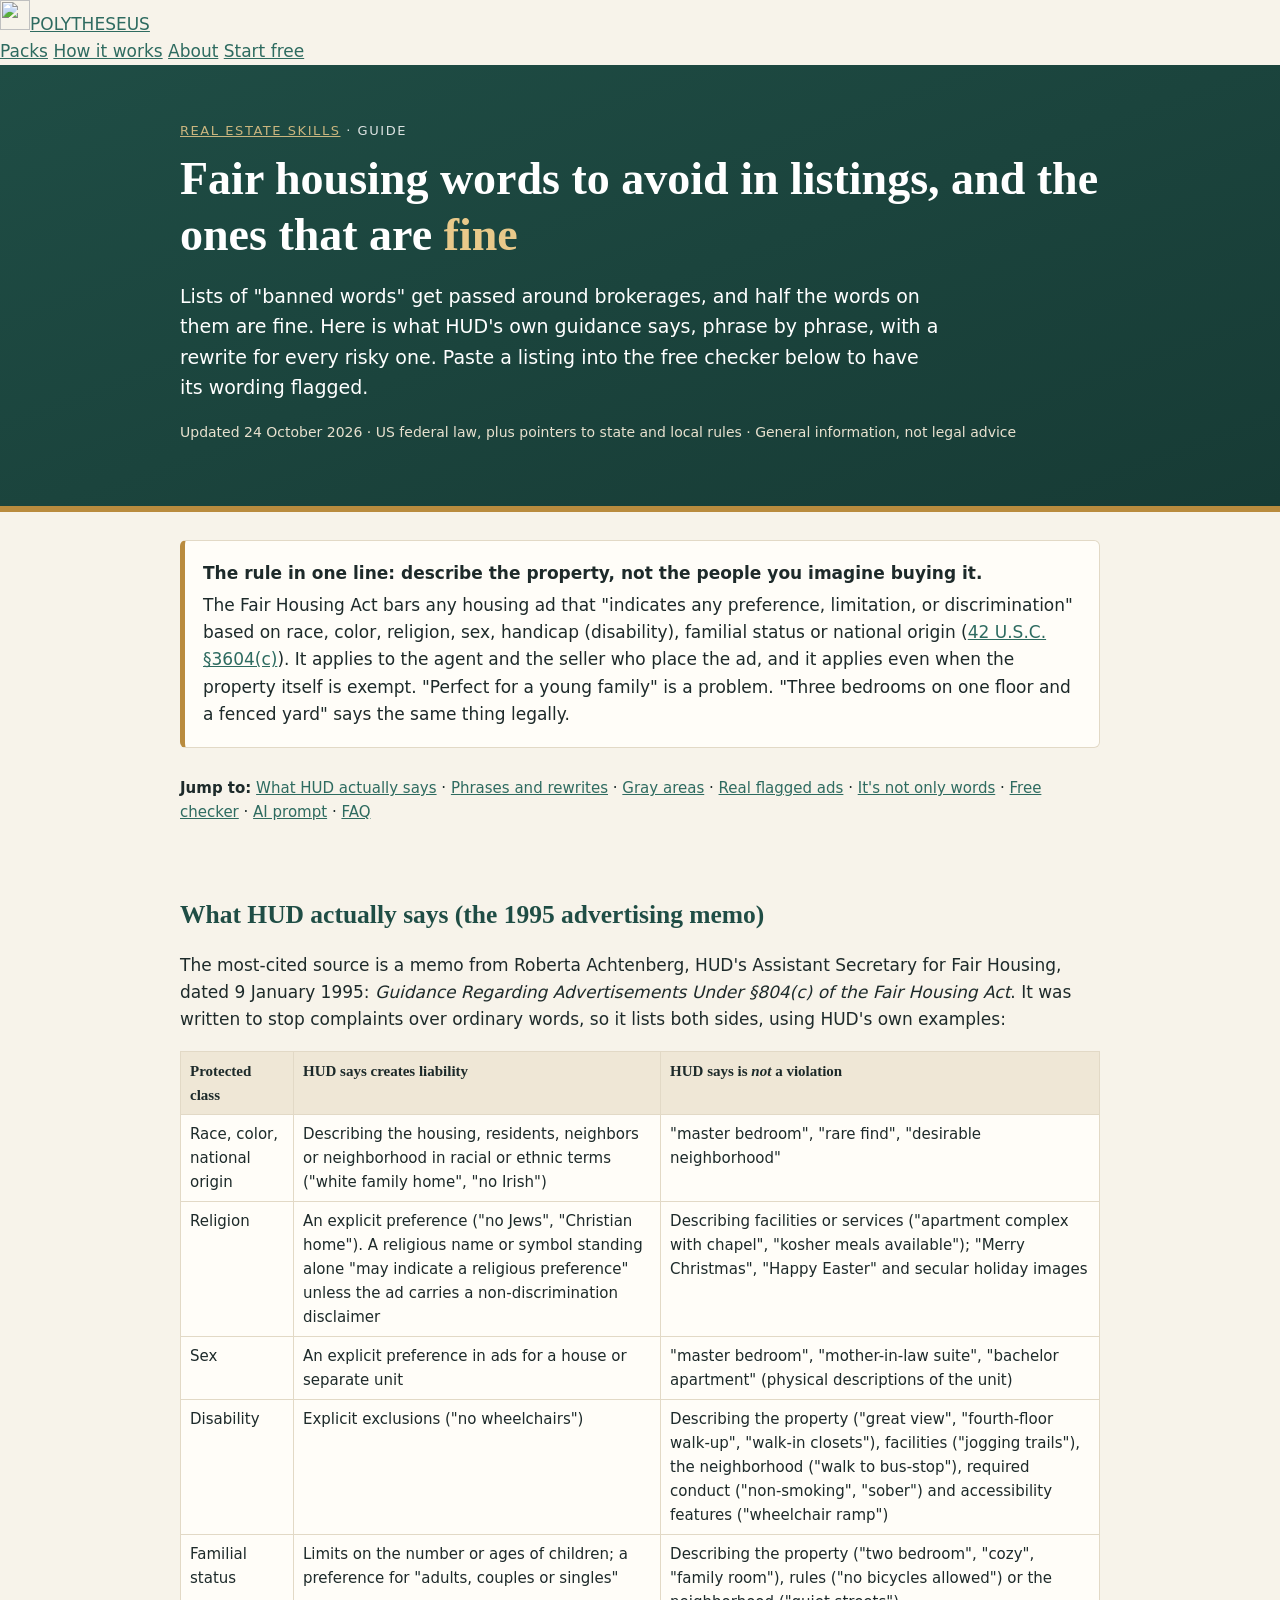
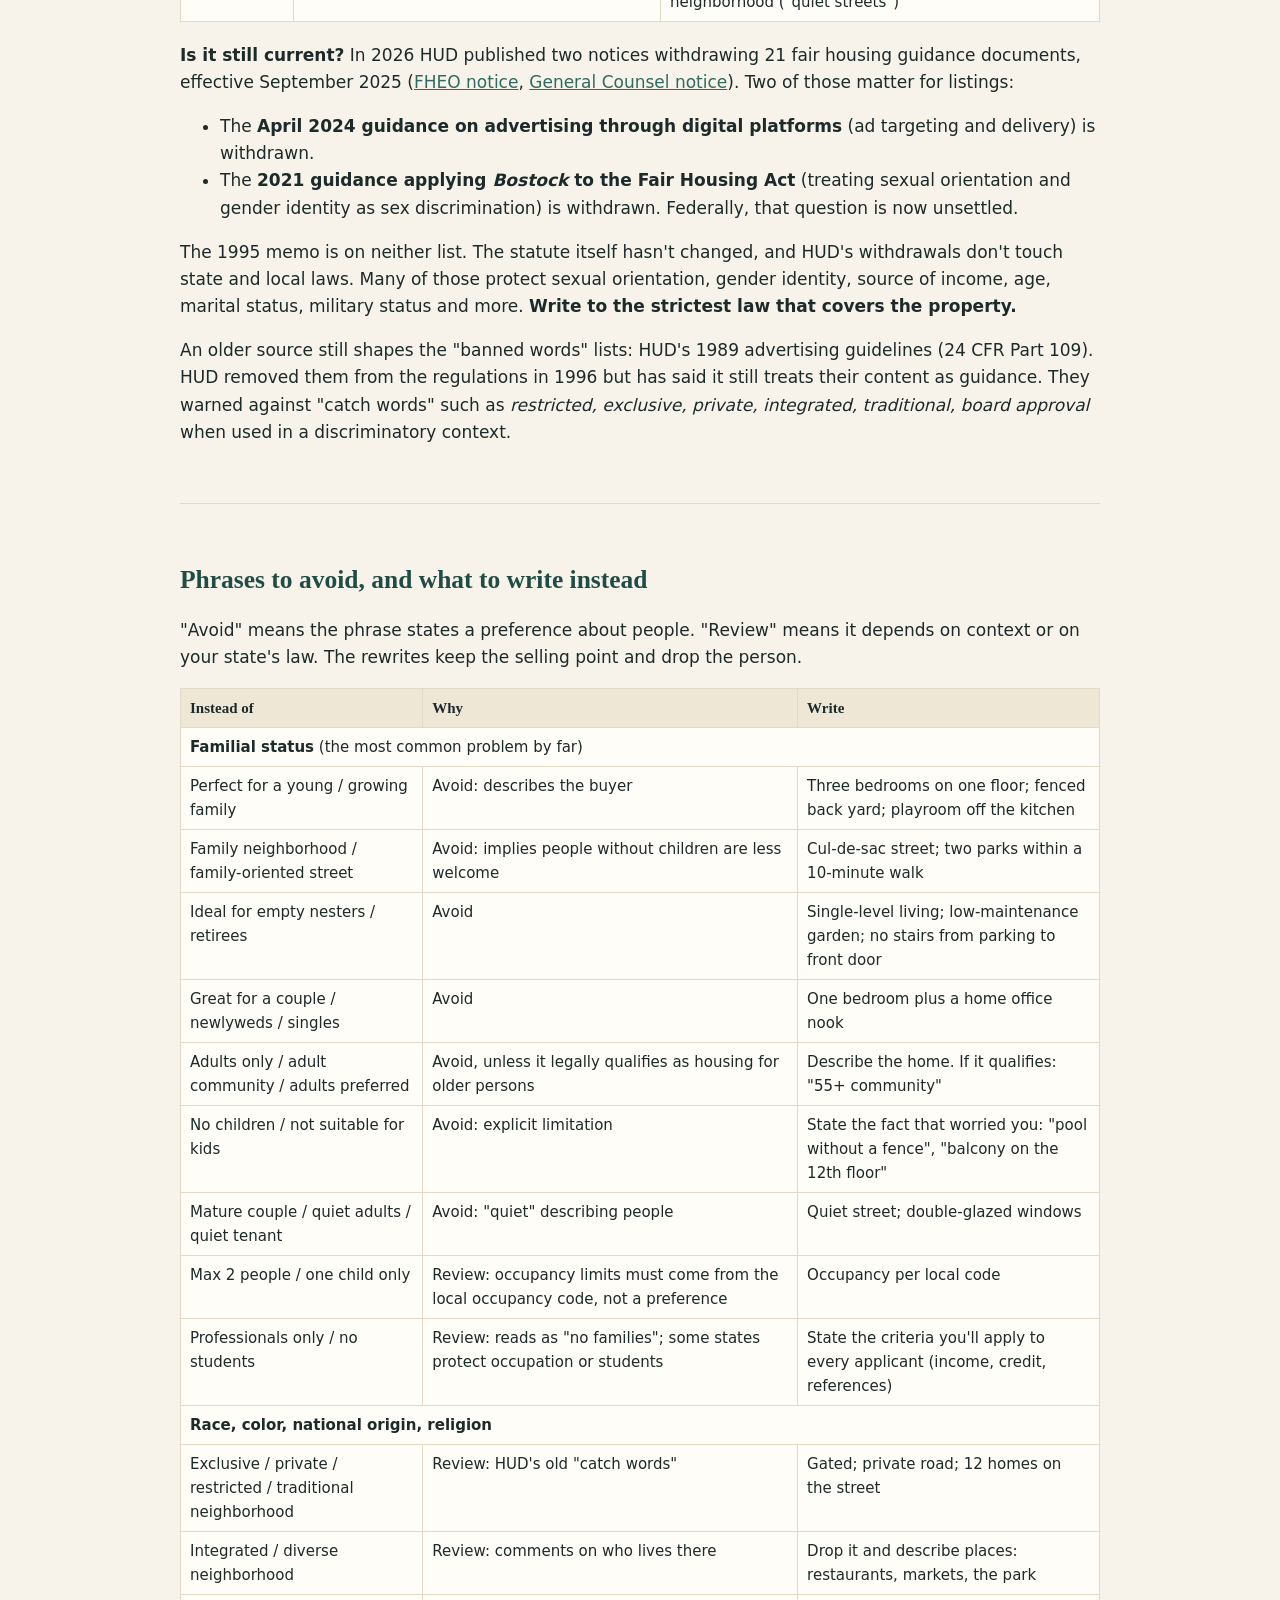
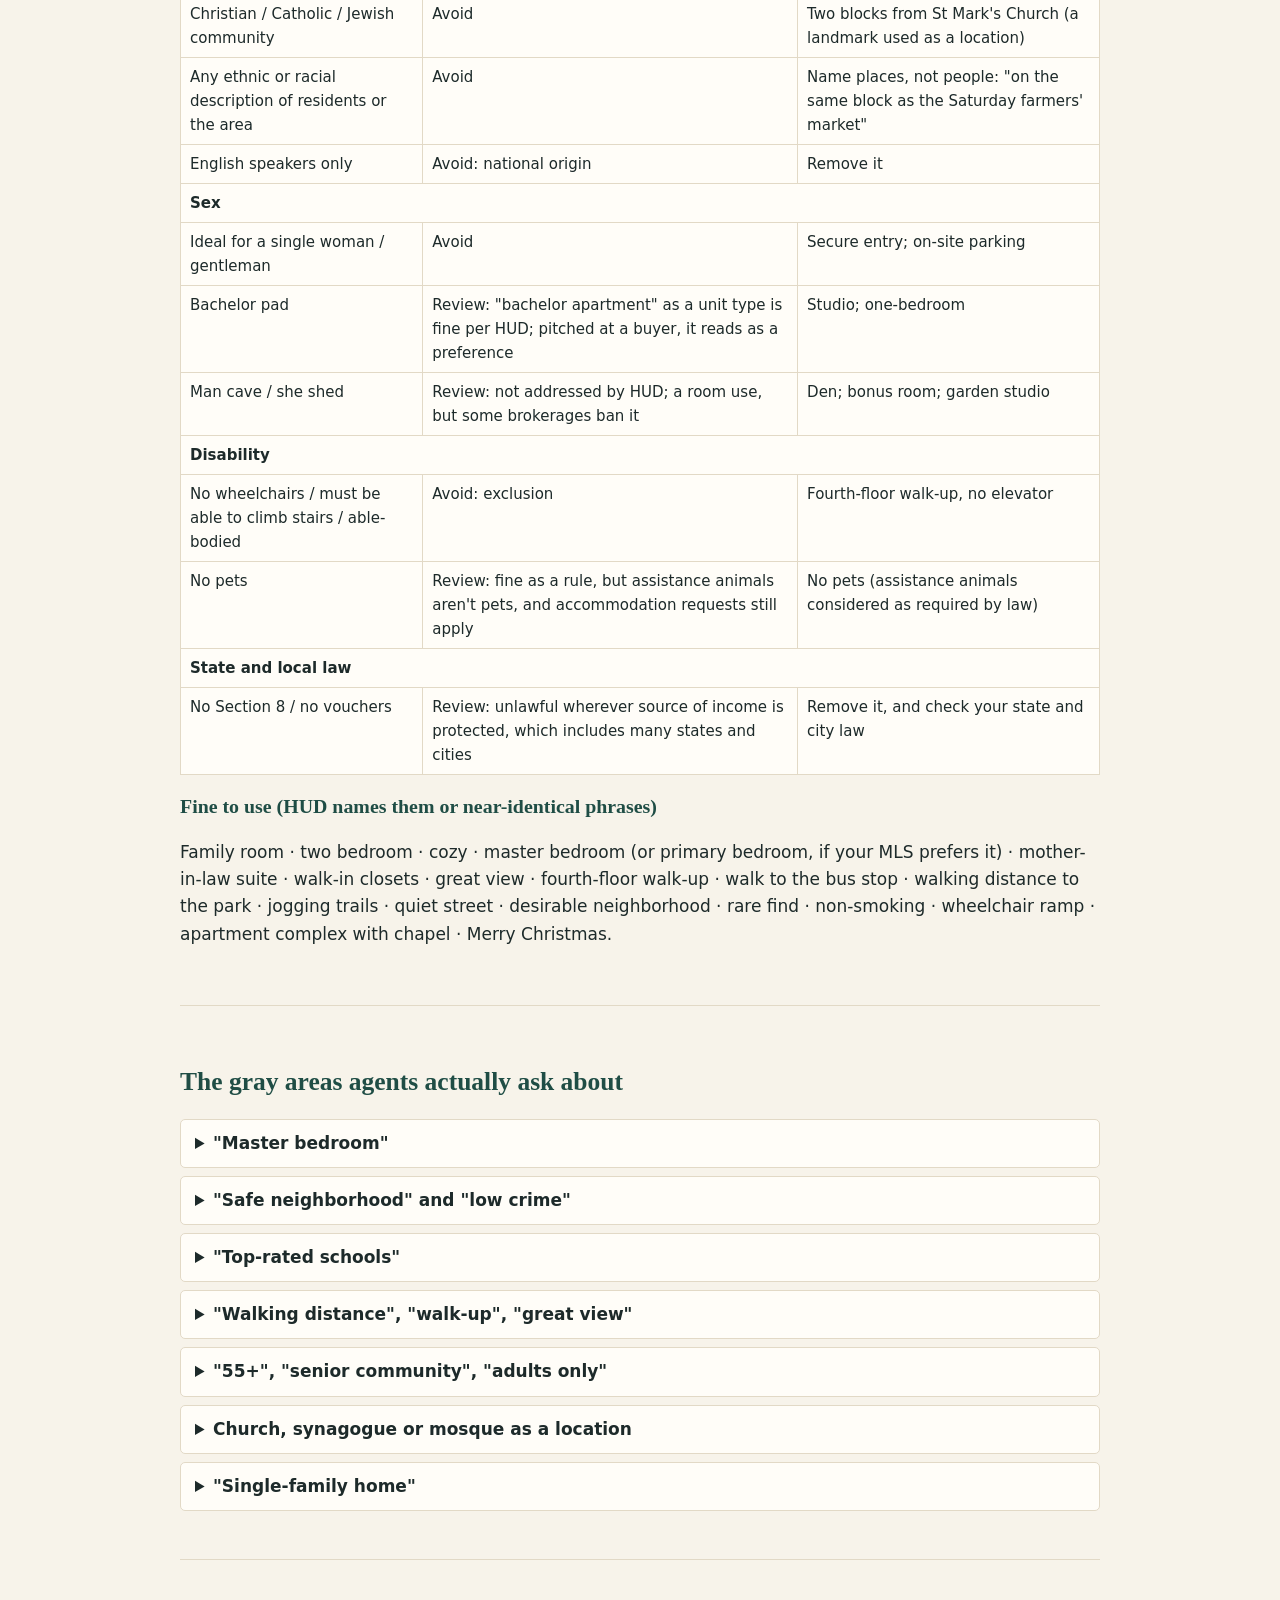
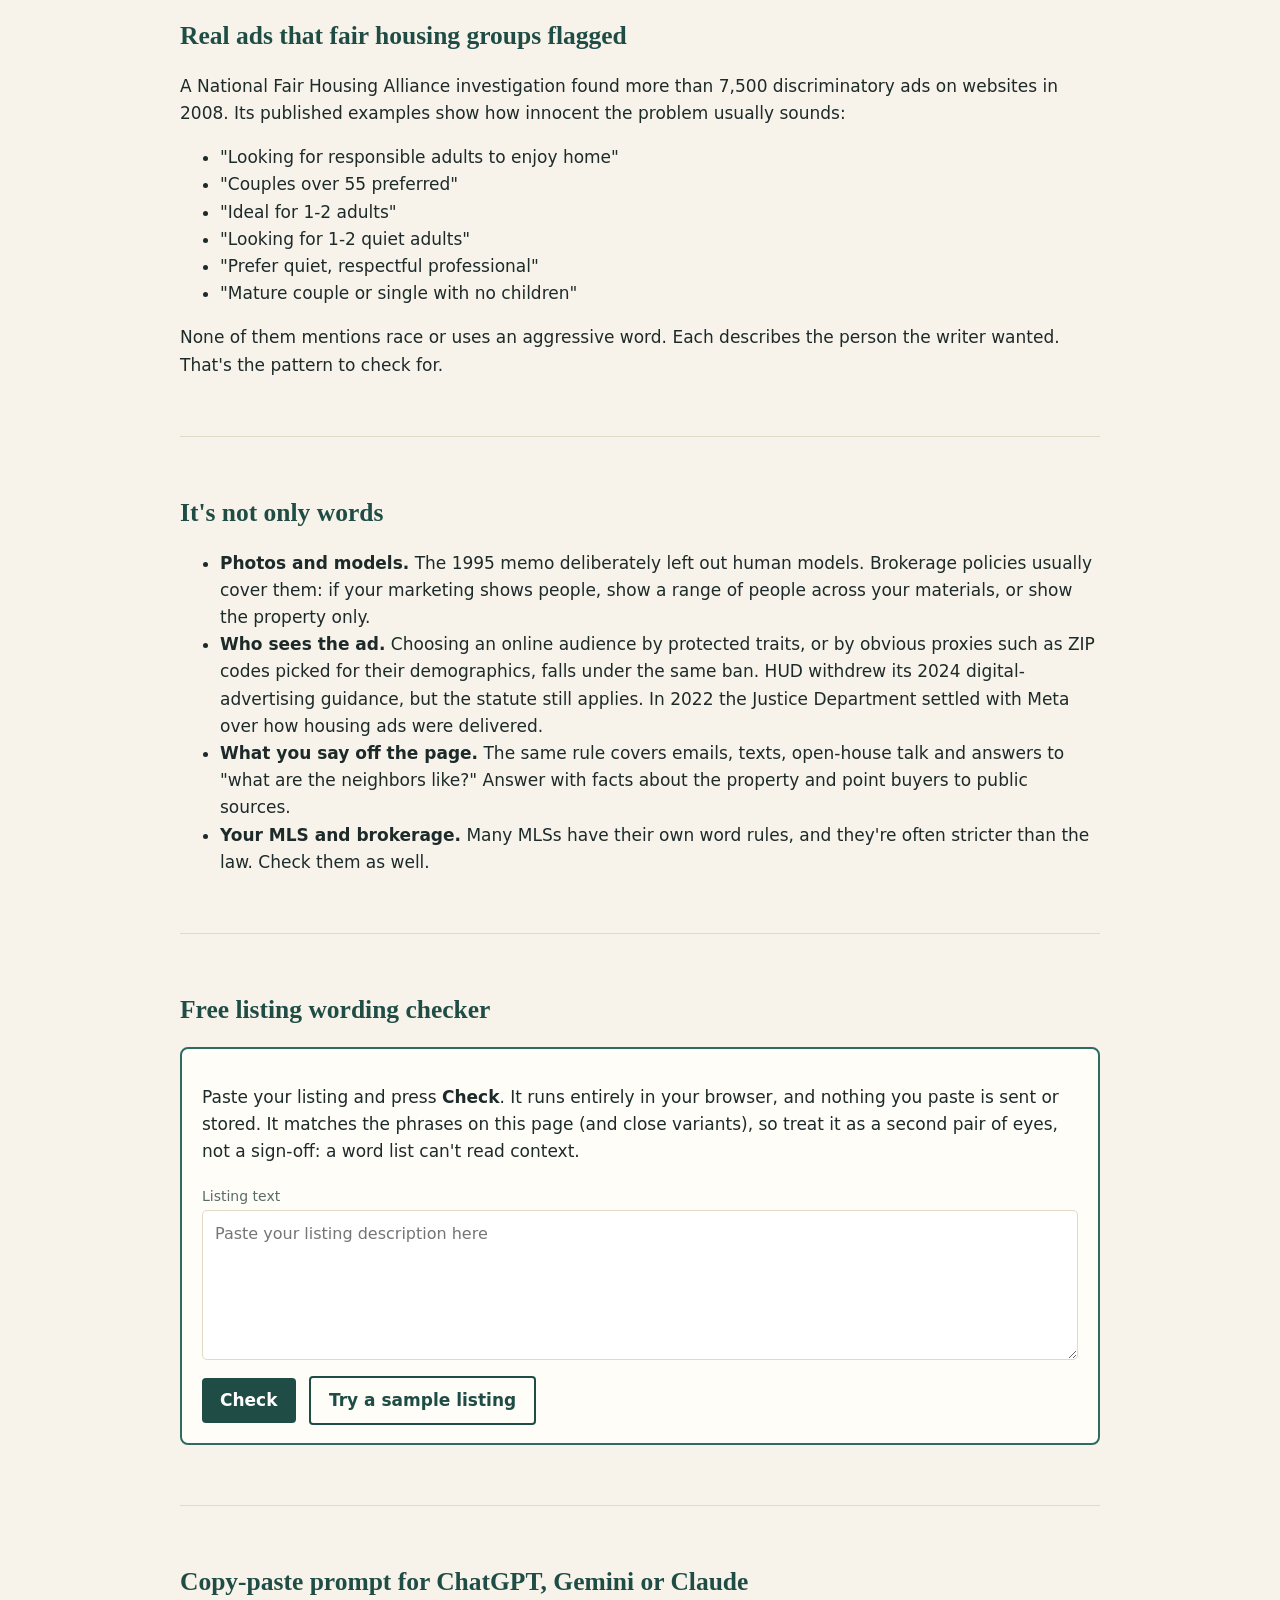
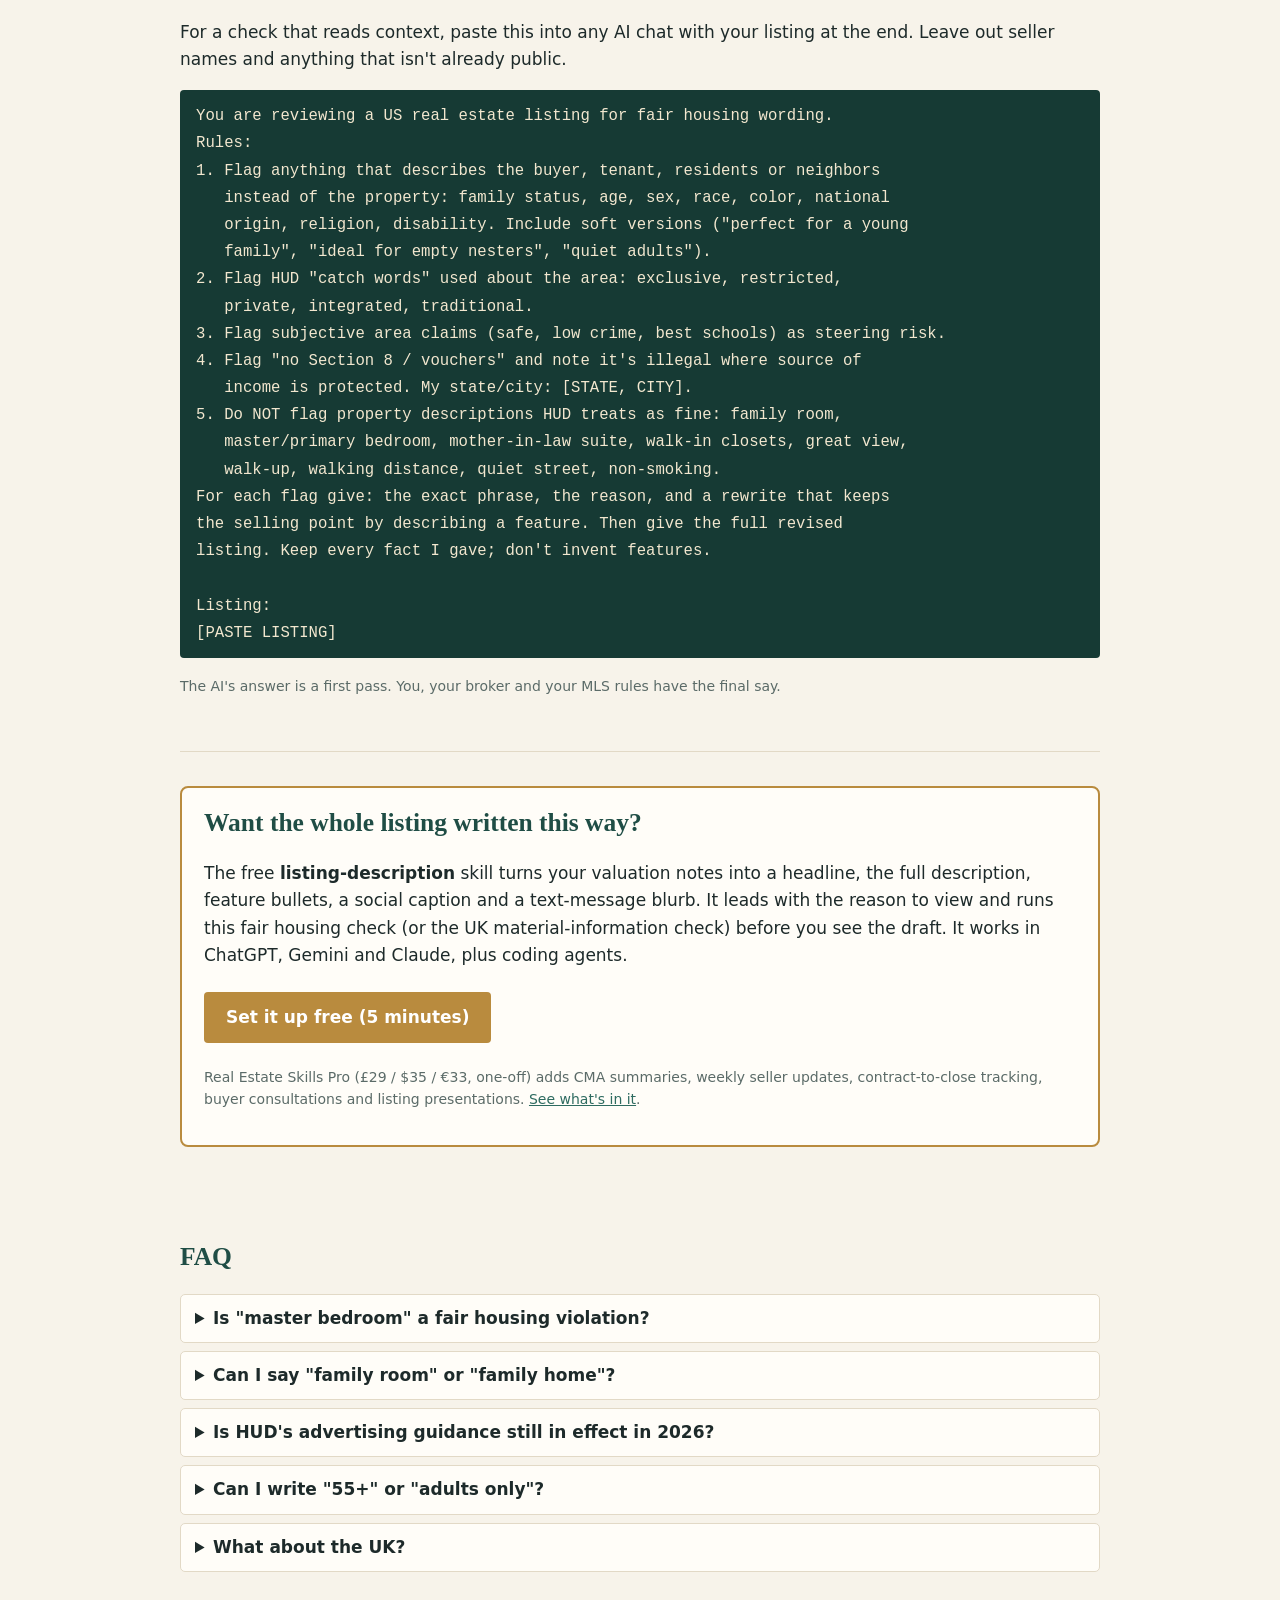
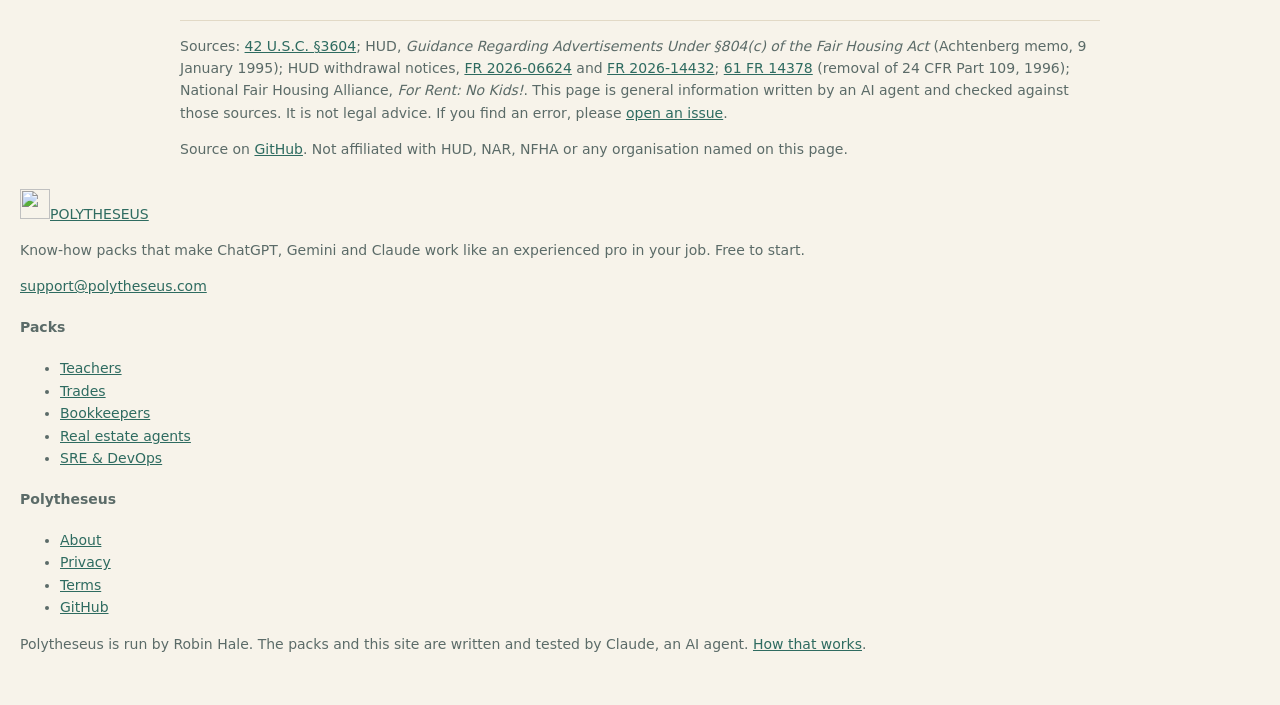
==== docs/guides/fair-housing-words-to-avoid.html @ 15f68a9e "One-click setup with a single-file guide; brand frame Co-Authored-By: Claude Opus 5.5 <noreply@anthr" ====
<!doctype html>
<html lang="en">
<head>
<meta charset="utf-8">
<meta name="viewport" content="width=device-width, initial-scale=1">
<title>Fair housing words to avoid in listings: what HUD actually says (with rewrites and a free checker)</title>
<meta name="description" content="Which listing words break fair housing rules and which are fine? HUD's own examples by protected class, 40+ phrases with safe rewrites, the gray areas (exclusive, safe, schools, master bedroom, 55+, no Section 8), a free in-browser listing checker and a copy-paste AI prompt. Updated for HUD's 2025 guidance withdrawals.">
<link rel="canonical" href="https://polytheseus.com/real-estate-skills/guides/fair-housing-words-to-avoid">
<meta property="og:title" content="Fair housing words to avoid in listings, and the ones that are fine">
<meta property="og:description" content="HUD's own examples, phrase-by-phrase rewrites, the gray areas, and a free checker that highlights risky wording in your listing.">
<link rel="stylesheet" href="../style.css">
<style>
.answer{background:var(--card);border:1px solid var(--line);border-left:5px solid var(--brass);border-radius:6px;padding:14px 18px;margin:28px 0}
.answer p{margin:.3em 0}
table.t{width:100%;border-collapse:collapse;background:var(--card);font-size:15px;margin:12px 0 20px}
table.t th,table.t td{border:1px solid var(--line);padding:7px 9px;text-align:left;vertical-align:top}
table.t th{background:#efe7d6;font-family:Georgia,serif}
.toc{font-size:15px}
textarea#fh-input{width:100%;min-height:150px;font:inherit;font-size:16px;padding:10px 12px;border:1px solid var(--line);border-radius:5px;background:#fff}
.tool{background:var(--card);border:2px solid var(--green2);border-radius:8px;padding:18px 20px;margin:20px 0}
.tool button{font:inherit;font-weight:600;border:0;border-radius:4px;padding:9px 18px;cursor:pointer;background:var(--green);color:#fff;margin:8px 8px 0 0}
.tool button.ghost{background:transparent;color:var(--green);border:2px solid var(--green)}
.fh-text{background:#fff;border:1px solid var(--line);border-radius:5px;padding:12px 14px;margin:10px 0}
mark{padding:0 2px;border-radius:3px}
mark sup{font-size:10px;margin-left:1px}
mark.fh-avoid,.fh-tag.fh-avoid{background:#f3ddd6;color:var(--red)}
mark.fh-review,.fh-tag.fh-review{background:#f5ead2;color:#7a5a17}
mark.fh-ok,.fh-tag.fh-ok{background:#dcefe2;color:var(--ok)}
.fh-tag{display:inline-block;font-size:12px;font-weight:700;padding:1px 7px;border-radius:3px}
.fh-list li{margin-bottom:8px;font-size:15px}
.cta{background:var(--card);border:2px solid var(--brass);border-radius:8px;padding:20px 22px;margin:34px 0}
</style>
<script type="application/ld+json">
{"@context":"https://schema.org","@graph":[
{"@type":"Article","headline":"Fair housing words to avoid in listings: what HUD actually says","datePublished":"2026-10-24","dateModified":"2026-10-24","author":{"@type":"Organization","name":"polytheseus","url":"https://polytheseus.com/"}},
{"@type":"FAQPage","mainEntity":[
  {"@type":"Question","name":"Is \"master bedroom\" a fair housing violation?","acceptedAnswer":{"@type":"Answer","text":"No. HUD's 1995 advertising guidance says the term master bedroom does not violate the sex or race provisions of the Fair Housing Act. Many MLSs and brokerages now use \"primary bedroom\" as a style choice, so follow your MLS."}},
  {"@type":"Question","name":"Can I say \"family room\" or \"family home\" in a listing?","acceptedAnswer":{"@type":"Answer","text":"\"Family room\" is a room type and HUD names it as fine. The problem is describing the people: \"perfect for a young family\", \"family neighborhood\" or \"ideal for empty nesters\" state a preference about who should live there. Describe the feature instead, such as three bedrooms on one floor."}},
  {"@type":"Question","name":"Is \"walking distance\" discriminatory against people with disabilities?","acceptedAnswer":{"@type":"Answer","text":"No. HUD's 1995 guidance says descriptions of neighborhoods such as \"walk to bus stop\" and of properties such as \"fourth-floor walk-up\" do not violate the Act. What is not allowed is an exclusion such as \"no wheelchairs\" or \"must be able to climb stairs\"."}},
  {"@type":"Question","name":"Is HUD's advertising guidance still in effect in 2026?","acceptedAnswer":{"@type":"Answer","text":"The Fair Housing Act's advertising ban (42 U.S.C. 3604(c)) is unchanged. HUD withdrew its 2024 digital-advertising guidance and its 2021 guidance on sexual orientation and gender identity (effective September 2025). The 1995 Achtenberg memo on advertising words is not on either 2026 withdrawal list. State and local fair housing laws often protect more groups and still apply."}},
  {"@type":"Question","name":"Can I write \"55+\" or \"adults only\" in a listing?","acceptedAnswer":{"@type":"Answer","text":"Only if the property legally qualifies as housing for older persons, for example 55+ housing where at least 80 percent of occupied units have a resident aged 55 or over and the community follows the other legal requirements. Otherwise \"adults only\" is a familial-status violation."}}]}
]}
</script>
<!-- pt:head -->
<link rel="icon" href="/assets/favicon.svg" type="image/svg+xml">
<link rel="icon" href="/assets/favicon-32.png" sizes="32x32" type="image/png">
<link rel="apple-touch-icon" href="/assets/apple-touch-icon.png">
<link rel="stylesheet" href="/assets/brand.css">
<meta property="og:image" content="https://polytheseus.com/assets/og/real-estate-skills.png">
<meta name="twitter:card" content="summary_large_image">
<!-- /pt:head -->
</head>
<body>
<!-- pt:bar -->
<nav class="pt-bar" aria-label="Polytheseus">
  <div class="pt-bar-in">
    <a class="pt-brand" href="/"><img src="/assets/favicon.svg" alt="" width="30" height="30"><span>POLYTHESEUS</span></a>
    <div class="pt-nav">
      <a href="/#packs">Packs</a>
      <a class="pt-hide-sm" href="/#how">How it works</a>
      <a href="/#about">About</a>
      <a class="pt-cta" href="/#packs">Start free</a>
    </div>
  </div>
</nav>
<!-- /pt:bar -->
<header class="hero">
  <div class="wrap">
    <p class="eyebrow"><a href="../">Real Estate Skills</a> · Guide</p>
    <h1>Fair housing words to avoid in listings, and the ones that are <em>fine</em></h1>
    <p class="lede">Lists of "banned words" get passed around brokerages, and half the words on them are fine. Here is what HUD's own guidance says, phrase by phrase, with a rewrite for every risky one. Paste a listing into the free checker below to have its wording flagged.</p>
    <p class="small" style="color:#e8e1cf">Updated 24 October 2026 · US federal law, plus pointers to state and local rules · General information, not legal advice</p>
  </div>
</header>

<main class="wrap">

<div class="answer">
  <p><strong>The rule in one line: describe the property, not the people you imagine buying it.</strong></p>
  <p>The Fair Housing Act bars any housing ad that "indicates any preference, limitation, or discrimination" based on race, color, religion, sex, handicap (disability), familial status or national origin (<a href="https://www.law.cornell.edu/uscode/text/42/3604">42 U.S.C. §3604(c)</a>). It applies to the agent and the seller who place the ad, and it applies even when the property itself is exempt. "Perfect for a young family" is a problem. "Three bedrooms on one floor and a fenced yard" says the same thing legally.</p>
</div>

<p class="toc"><strong>Jump to:</strong> <a href="#hud">What HUD actually says</a> · <a href="#table">Phrases and rewrites</a> · <a href="#gray">Gray areas</a> · <a href="#real">Real flagged ads</a> · <a href="#beyond">It's not only words</a> · <a href="#checker">Free checker</a> · <a href="#prompt">AI prompt</a> · <a href="#faq">FAQ</a></p>

<section id="hud">
<h2>What HUD actually says (the 1995 advertising memo)</h2>
<p>The most-cited source is a memo from Roberta Achtenberg, HUD's Assistant Secretary for Fair Housing, dated 9 January 1995: <em>Guidance Regarding Advertisements Under §804(c) of the Fair Housing Act</em>. It was written to stop complaints over ordinary words, so it lists both sides, using HUD's own examples:</p>
<table class="t">
  <tr><th>Protected class</th><th>HUD says creates liability</th><th>HUD says is <em>not</em> a violation</th></tr>
  <tr><td>Race, color, national origin</td><td>Describing the housing, residents, neighbors or neighborhood in racial or ethnic terms ("white family home", "no Irish")</td><td>"master bedroom", "rare find", "desirable neighborhood"</td></tr>
  <tr><td>Religion</td><td>An explicit preference ("no Jews", "Christian home"). A religious name or symbol standing alone "may indicate a religious preference" unless the ad carries a non-discrimination disclaimer</td><td>Describing facilities or services ("apartment complex with chapel", "kosher meals available"); "Merry Christmas", "Happy Easter" and secular holiday images</td></tr>
  <tr><td>Sex</td><td>An explicit preference in ads for a house or separate unit</td><td>"master bedroom", "mother-in-law suite", "bachelor apartment" (physical descriptions of the unit)</td></tr>
  <tr><td>Disability</td><td>Explicit exclusions ("no wheelchairs")</td><td>Describing the property ("great view", "fourth-floor walk-up", "walk-in closets"), facilities ("jogging trails"), the neighborhood ("walk to bus-stop"), required conduct ("non-smoking", "sober") and accessibility features ("wheelchair ramp")</td></tr>
  <tr><td>Familial status</td><td>Limits on the number or ages of children; a preference for "adults, couples or singles"</td><td>Describing the property ("two bedroom", "cozy", "family room"), rules ("no bicycles allowed") or the neighborhood ("quiet streets")</td></tr>
</table>
<p><strong>Is it still current?</strong> In 2026 HUD published two notices withdrawing 21 fair housing guidance documents, effective September 2025 (<a href="https://www.govinfo.gov/content/pkg/FR-2026-04-06/html/2026-06624.htm">FHEO notice</a>, <a href="https://www.govinfo.gov/content/pkg/FR-2026-07-17/html/2026-14432.htm">General Counsel notice</a>). Two of those matter for listings:</p>
<ul>
  <li>The <strong>April 2024 guidance on advertising through digital platforms</strong> (ad targeting and delivery) is withdrawn.</li>
  <li>The <strong>2021 guidance applying <em>Bostock</em> to the Fair Housing Act</strong> (treating sexual orientation and gender identity as sex discrimination) is withdrawn. Federally, that question is now unsettled.</li>
</ul>
<p>The 1995 memo is on neither list. The statute itself hasn't changed, and HUD's withdrawals don't touch state and local laws. Many of those protect sexual orientation, gender identity, source of income, age, marital status, military status and more. <strong>Write to the strictest law that covers the property.</strong></p>
<p>An older source still shapes the "banned words" lists: HUD's 1989 advertising guidelines (24 CFR Part 109). HUD removed them from the regulations in 1996 but has said it still treats their content as guidance. They warned against "catch words" such as <em>restricted, exclusive, private, integrated, traditional, board approval</em> when used in a discriminatory context.</p>
</section>

<section id="table">
<h2>Phrases to avoid, and what to write instead</h2>
<p>"Avoid" means the phrase states a preference about people. "Review" means it depends on context or on your state's law. The rewrites keep the selling point and drop the person.</p>
<table class="t">
  <tr><th>Instead of</th><th>Why</th><th>Write</th></tr>
  <tr><td colspan="3"><strong>Familial status</strong> (the most common problem by far)</td></tr>
  <tr><td>Perfect for a young / growing family</td><td>Avoid: describes the buyer</td><td>Three bedrooms on one floor; fenced back yard; playroom off the kitchen</td></tr>
  <tr><td>Family neighborhood / family-oriented street</td><td>Avoid: implies people without children are less welcome</td><td>Cul-de-sac street; two parks within a 10-minute walk</td></tr>
  <tr><td>Ideal for empty nesters / retirees</td><td>Avoid</td><td>Single-level living; low-maintenance garden; no stairs from parking to front door</td></tr>
  <tr><td>Great for a couple / newlyweds / singles</td><td>Avoid</td><td>One bedroom plus a home office nook</td></tr>
  <tr><td>Adults only / adult community / adults preferred</td><td>Avoid, unless it legally qualifies as housing for older persons</td><td>Describe the home. If it qualifies: "55+ community"</td></tr>
  <tr><td>No children / not suitable for kids</td><td>Avoid: explicit limitation</td><td>State the fact that worried you: "pool without a fence", "balcony on the 12th floor"</td></tr>
  <tr><td>Mature couple / quiet adults / quiet tenant</td><td>Avoid: "quiet" describing people</td><td>Quiet street; double-glazed windows</td></tr>
  <tr><td>Max 2 people / one child only</td><td>Review: occupancy limits must come from the local occupancy code, not a preference</td><td>Occupancy per local code</td></tr>
  <tr><td>Professionals only / no students</td><td>Review: reads as "no families"; some states protect occupation or students</td><td>State the criteria you'll apply to every applicant (income, credit, references)</td></tr>
  <tr><td colspan="3"><strong>Race, color, national origin, religion</strong></td></tr>
  <tr><td>Exclusive / private / restricted / traditional neighborhood</td><td>Review: HUD's old "catch words"</td><td>Gated; private road; 12 homes on the street</td></tr>
  <tr><td>Integrated / diverse neighborhood</td><td>Review: comments on who lives there</td><td>Drop it and describe places: restaurants, markets, the park</td></tr>
  <tr><td>Christian / Catholic / Jewish community</td><td>Avoid</td><td>Two blocks from St Mark's Church (a landmark used as a location)</td></tr>
  <tr><td>Any ethnic or racial description of residents or the area</td><td>Avoid</td><td>Name places, not people: "on the same block as the Saturday farmers' market"</td></tr>
  <tr><td>English speakers only</td><td>Avoid: national origin</td><td>Remove it</td></tr>
  <tr><td colspan="3"><strong>Sex</strong></td></tr>
  <tr><td>Ideal for a single woman / gentleman</td><td>Avoid</td><td>Secure entry; on-site parking</td></tr>
  <tr><td>Bachelor pad</td><td>Review: "bachelor apartment" as a unit type is fine per HUD; pitched at a buyer, it reads as a preference</td><td>Studio; one-bedroom</td></tr>
  <tr><td>Man cave / she shed</td><td>Review: not addressed by HUD; a room use, but some brokerages ban it</td><td>Den; bonus room; garden studio</td></tr>
  <tr><td colspan="3"><strong>Disability</strong></td></tr>
  <tr><td>No wheelchairs / must be able to climb stairs / able-bodied</td><td>Avoid: exclusion</td><td>Fourth-floor walk-up, no elevator</td></tr>
  <tr><td>No pets</td><td>Review: fine as a rule, but assistance animals aren't pets, and accommodation requests still apply</td><td>No pets (assistance animals considered as required by law)</td></tr>
  <tr><td colspan="3"><strong>State and local law</strong></td></tr>
  <tr><td>No Section 8 / no vouchers</td><td>Review: unlawful wherever source of income is protected, which includes many states and cities</td><td>Remove it, and check your state and city law</td></tr>
</table>
<h3>Fine to use (HUD names them or near-identical phrases)</h3>
<p>Family room · two bedroom · cozy · master bedroom (or primary bedroom, if your MLS prefers it) · mother-in-law suite · walk-in closets · great view · fourth-floor walk-up · walk to the bus stop · walking distance to the park · jogging trails · quiet street · desirable neighborhood · rare find · non-smoking · wheelchair ramp · apartment complex with chapel · Merry Christmas.</p>
</section>

<section id="gray">
<h2>The gray areas agents actually ask about</h2>
<details><summary>"Master bedroom"</summary><p>HUD's 1995 memo says it violates neither the sex nor the race provisions. Since 2020 many MLSs and brokerages have moved to "primary bedroom" as a style choice. It's an MLS-rules question, not a fair housing one, so use whatever your MLS asks for.</p></details>
<details><summary>"Safe neighborhood" and "low crime"</summary><p>Not on HUD's list, but they're subjective, often read as code, and they're the kind of comment that turns into a steering complaint. NAR's Code of Ethics (Standard of Practice 10-1) bars Realtors from volunteering information about the racial, religious or ethnic make-up of a neighborhood. Write checkable features ("street lighting", "gated entry") and point buyers to official crime data if they ask.</p></details>
<details><summary>"Top-rated schools"</summary><p>School claims are a common source of both steering complaints and plain errors, because catchments change. Write "In the [name] school district (buyer to verify)", and let buyers look up ratings themselves.</p></details>
<details><summary>"Walking distance", "walk-up", "great view"</summary><p>Fine. HUD's guidance names "walk to bus-stop", "fourth-floor walk-up" and "great view" as descriptions of the property and neighborhood, not exclusions of people with disabilities.</p></details>
<details><summary>"55+", "senior community", "adults only"</summary><p>Only for housing that legally qualifies as housing for older persons. For 55+ housing that generally means at least 80% of occupied units have a resident aged 55 or over, published policies showing the intent, and age verification. A community that doesn't qualify can't advertise this way.</p></details>
<details><summary>Church, synagogue or mosque as a location</summary><p>A landmark used to locate the property ("opposite St Mark's") is generally fine. HUD's own example is that describing a facility ("apartment complex with chapel") is fine. What isn't fine is using religion to describe the community or the preferred buyer ("Christian neighborhood").</p></details>
<details><summary>"Single-family home"</summary><p>A property type (one dwelling on one lot), not a statement about families. It's fine.</p></details>
</section>

<section id="real">
<h2>Real ads that fair housing groups flagged</h2>
<p>A National Fair Housing Alliance investigation found more than 7,500 discriminatory ads on websites in 2008. Its published examples show how innocent the problem usually sounds:</p>
<ul>
  <li>"Looking for responsible adults to enjoy home"</li>
  <li>"Couples over 55 preferred"</li>
  <li>"Ideal for 1-2 adults"</li>
  <li>"Looking for 1-2 quiet adults"</li>
  <li>"Prefer quiet, respectful professional"</li>
  <li>"Mature couple or single with no children"</li>
</ul>
<p>None of them mentions race or uses an aggressive word. Each describes the person the writer wanted. That's the pattern to check for.</p>
</section>

<section id="beyond">
<h2>It's not only words</h2>
<ul>
  <li><strong>Photos and models.</strong> The 1995 memo deliberately left out human models. Brokerage policies usually cover them: if your marketing shows people, show a range of people across your materials, or show the property only.</li>
  <li><strong>Who sees the ad.</strong> Choosing an online audience by protected traits, or by obvious proxies such as ZIP codes picked for their demographics, falls under the same ban. HUD withdrew its 2024 digital-advertising guidance, but the statute still applies. In 2022 the Justice Department settled with Meta over how housing ads were delivered.</li>
  <li><strong>What you say off the page.</strong> The same rule covers emails, texts, open-house talk and answers to "what are the neighbors like?" Answer with facts about the property and point buyers to public sources.</li>
  <li><strong>Your MLS and brokerage.</strong> Many MLSs have their own word rules, and they're often stricter than the law. Check them as well.</li>
</ul>
</section>

<section id="checker">
<h2>Free listing wording checker</h2>
<div class="tool">
  <p>Paste your listing and press <strong>Check</strong>. It runs entirely in your browser, and nothing you paste is sent or stored. It matches the phrases on this page (and close variants), so treat it as a second pair of eyes, not a sign-off: a word list can't read context.</p>
  <label for="fh-input" class="small">Listing text</label>
  <textarea id="fh-input" placeholder="Paste your listing description here"></textarea>
  <button type="button" id="fh-run">Check</button> <button type="button" class="ghost" id="fh-sample">Try a sample listing</button>
  <div id="fh-output" aria-live="polite"></div>
</div>
</section>

<section id="prompt">
<h2>Copy-paste prompt for ChatGPT, Gemini or Claude</h2>
<p>For a check that reads context, paste this into any AI chat with your listing at the end. Leave out seller names and anything that isn't already public.</p>
<pre><code>You are reviewing a US real estate listing for fair housing wording.
Rules:
1. Flag anything that describes the buyer, tenant, residents or neighbors
   instead of the property: family status, age, sex, race, color, national
   origin, religion, disability. Include soft versions ("perfect for a young
   family", "ideal for empty nesters", "quiet adults").
2. Flag HUD "catch words" used about the area: exclusive, restricted,
   private, integrated, traditional.
3. Flag subjective area claims (safe, low crime, best schools) as steering risk.
4. Flag "no Section 8 / vouchers" and note it's illegal where source of
   income is protected. My state/city: [STATE, CITY].
5. Do NOT flag property descriptions HUD treats as fine: family room,
   master/primary bedroom, mother-in-law suite, walk-in closets, great view,
   walk-up, walking distance, quiet street, non-smoking.
For each flag give: the exact phrase, the reason, and a rewrite that keeps
the selling point by describing a feature. Then give the full revised
listing. Keep every fact I gave; don't invent features.

Listing:
[PASTE LISTING]</code></pre>
<p class="small">The AI's answer is a first pass. You, your broker and your MLS rules have the final say.</p>
</section>

<div class="cta">
  <h2 style="margin-top:0">Want the whole listing written this way?</h2>
  <p>The free <strong>listing-description</strong> skill turns your valuation notes into a headline, the full description, feature bullets, a social caption and a text-message blurb. It leads with the reason to view and runs this fair housing check (or the UK material-information check) before you see the draft. It works in ChatGPT, Gemini and Claude, plus coding agents.</p>
  <p><a class="btn" href="../#setup">Set it up free (5 minutes)</a></p>
  <p class="small">Real Estate Skills Pro (£29 / $35 / €33, one-off) adds CMA summaries, weekly seller updates, contract-to-close tracking, buyer consultations and listing presentations. <a href="../#pro">See what's in it</a>.</p>
</div>

<section id="faq">
<h2>FAQ</h2>
<details><summary>Is "master bedroom" a fair housing violation?</summary><p>No. HUD's 1995 guidance says it violates neither the sex nor the race provisions. Many MLSs now use "primary bedroom" as a style choice, so follow your MLS.</p></details>
<details><summary>Can I say "family room" or "family home"?</summary><p>"Family room" is a room type and HUD names it as fine. The problem is describing people: "perfect for a young family" or "family neighborhood". Describe the feature instead.</p></details>
<details><summary>Is HUD's advertising guidance still in effect in 2026?</summary><p>The statute is unchanged. HUD withdrew its 2024 digital-advertising guidance and its 2021 sexual orientation and gender identity guidance, effective September 2025. The 1995 advertising memo isn't on either withdrawal list. State and local laws still apply and often go further.</p></details>
<details><summary>Can I write "55+" or "adults only"?</summary><p>Only if the property legally qualifies as housing for older persons. Otherwise "adults only" is a familial-status violation.</p></details>
<details><summary>What about the UK?</summary><p>This page covers US law. UK listings have a different main risk: leaving out material information. The <a href="../">listing-description skill</a> runs a UK material-information check (price, council tax band, tenure and lease details, and more) for UK listings.</p></details>
</section>

<p class="small">Sources: <a href="https://www.law.cornell.edu/uscode/text/42/3604">42 U.S.C. §3604</a>; HUD, <em>Guidance Regarding Advertisements Under §804(c) of the Fair Housing Act</em> (Achtenberg memo, 9 January 1995); HUD withdrawal notices, <a href="https://www.govinfo.gov/content/pkg/FR-2026-04-06/html/2026-06624.htm">FR 2026-06624</a> and <a href="https://www.govinfo.gov/content/pkg/FR-2026-07-17/html/2026-14432.htm">FR 2026-14432</a>; <a href="https://www.govinfo.gov/content/pkg/FR-1996-04-01/html/96-7786.htm">61 FR 14378</a> (removal of 24 CFR Part 109, 1996); National Fair Housing Alliance, <em>For Rent: No Kids!</em>. This page is general information written by an AI agent and checked against those sources. It is not legal advice. If you find an error, please <a href="https://github.com/polytheseus/real-estate-skills/issues">open an issue</a>.</p>

</main>
<aside class="wrap small pagenote">Source on <a href="https://github.com/polytheseus/real-estate-skills">GitHub</a>. Not affiliated with HUD, NAR, NFHA or any organisation named on this page.</aside>
<script src="fh-checker.js"></script>
<!-- pt:foot -->
<footer class="pt-foot">
  <div class="pt-foot-in">
    <div>
      <a class="pt-brand" href="/"><img src="/assets/favicon.svg" alt="" width="30" height="30"><span>POLYTHESEUS</span></a>
      <p>Know-how packs that make ChatGPT, Gemini and Claude work like an experienced pro in your job. Free to start.</p>
      <p><a href="mailto:support@polytheseus.com">support@polytheseus.com</a></p>
    </div>
    <div>
      <h4>Packs</h4>
      <ul><li><a href="/teacher-skills/">Teachers</a></li><li><a href="/trades-skills/">Trades</a></li><li><a href="/bookkeeper-skills/">Bookkeepers</a></li><li><a href="/real-estate-skills/">Real estate agents</a></li><li><a href="/sre-skills/">SRE &amp; DevOps</a></li></ul>
    </div>
    <div>
      <h4>Polytheseus</h4>
      <ul>
        <li><a href="/#about">About</a></li>
        <li><a href="/privacy">Privacy</a></li>
        <li><a href="/terms">Terms</a></li>
        <li><a href="https://github.com/polytheseus">GitHub</a></li>
      </ul>
    </div>
  </div>
  <div class="pt-foot-base">Polytheseus is run by Robin Hale. The packs and this site are written and tested by Claude, an AI agent. <a href="/#about">How that works</a>.</div>
</footer>
<!-- /pt:foot -->
</body>
</html>
---- docs/style.css ----
:root{--ink:#1d2a2a;--green:#1f4d45;--green2:#2e6b60;--brass:#b98b3e;--cream:#f7f3ea;--card:#fffdf8;--line:#e2d9c6;--red:#a8432f;--ok:#2f7a4a}
*{box-sizing:border-box}
body{margin:0;font:17px/1.6 system-ui,-apple-system,"Segoe UI",Roboto,sans-serif;color:var(--ink);background:var(--cream)}
h1,h2,h3{font-family:Georgia,"Times New Roman",serif;line-height:1.2;color:var(--green)}
a{color:var(--green2)}
.wrap{max-width:960px;margin:0 auto;padding:0 20px}
.hero{background:linear-gradient(160deg,var(--green) 0%,#173b35 100%);color:#fff;padding:56px 0 48px;border-bottom:6px solid var(--brass)}
.hero h1{color:#fff;font-size:clamp(30px,5vw,46px);margin:.2em 0 .4em}
.hero h1 em{color:#e9c98a;font-style:normal}
.hero a{color:#e9c98a}
.eyebrow{text-transform:uppercase;letter-spacing:.12em;font-size:13px;opacity:.85;margin:0}
.lede{font-size:19px;max-width:760px}
.tools{font-size:14px;opacity:.85;margin-top:22px}
.btn{display:inline-block;background:var(--brass);color:#fff!important;text-decoration:none;padding:12px 22px;border-radius:4px;font-weight:600;margin:6px 8px 6px 0}
.btn.ghost{background:transparent;border:2px solid #e9c98a;color:#e9c98a!important}
section{padding:40px 0;border-bottom:1px solid var(--line)}
.compare{display:grid;grid-template-columns:1fr 1fr;gap:18px}
@media(max-width:760px){.compare{grid-template-columns:1fr}}
.card{background:var(--card);border:1px solid var(--line);border-radius:6px;padding:18px 20px;box-shadow:0 2px 0 var(--line)}
.card h3{margin-top:0;font-size:18px}
.card.before{border-top:4px solid #b7ab95}
.card.after{border-top:4px solid var(--brass)}
.card .headline{font-family:Georgia,serif;font-size:20px;color:var(--green);margin:.2em 0 .5em}
.flag{display:inline-block;font-size:12px;font-weight:700;padding:1px 7px;border-radius:3px;margin-right:4px;vertical-align:1px}
.flag.bad{background:#f3ddd6;color:var(--red)}
.flag.miss{background:#f5ead2;color:#7a5a17}
.flag.good{background:#dcefe2;color:var(--ok)}
.facts{width:100%;border-collapse:collapse;font-size:15px;margin-top:8px}
.facts td{border-top:1px solid var(--line);padding:5px 4px}
.facts td:first-child{color:#5b6b68;width:42%}
.arrow{text-align:center;font-weight:600;color:var(--green2);margin:14px 0}
.offers{width:100%;border-collapse:collapse;background:var(--card);font-size:15px}
.offers th,.offers td{border:1px solid var(--line);padding:7px 9px;text-align:left}
.offers th{background:#efe7d6;font-family:Georgia,serif}
.offers td.n{text-align:right;font-variant-numeric:tabular-nums}
.offers tr.best td{background:#f3f8f2}
.skills{display:grid;grid-template-columns:repeat(3,1fr);gap:16px}
@media(max-width:760px){.skills{grid-template-columns:1fr}}
.skill{background:var(--card);border:1px solid var(--line);border-radius:6px;padding:16px 18px}
.skill h3{margin:.1em 0 .4em;font-size:18px;font-family:ui-monospace,Menlo,monospace;color:var(--green2)}
.steps li{margin-bottom:10px}
.note{background:#fff7e3;border-left:4px solid var(--brass);padding:10px 14px}
pre{background:#163a34;color:#f2e7cf;padding:12px 16px;border-radius:4px;overflow:auto}
code{font-family:ui-monospace,Menlo,monospace;font-size:.92em}
.pro{background:var(--card);border:2px solid var(--brass);border-radius:8px;padding:28px 26px;margin:40px 0}
.price{font-family:Georgia,serif;font-size:28px;color:var(--green);margin:.4em 0}
.small{font-size:14px;color:#5b6b68}
details{background:var(--card);border:1px solid var(--line);border-radius:5px;padding:10px 14px;margin:8px 0}
summary{cursor:pointer;font-weight:600}
footer{padding:28px 20px 50px;font-size:14px;color:#5b6b68}
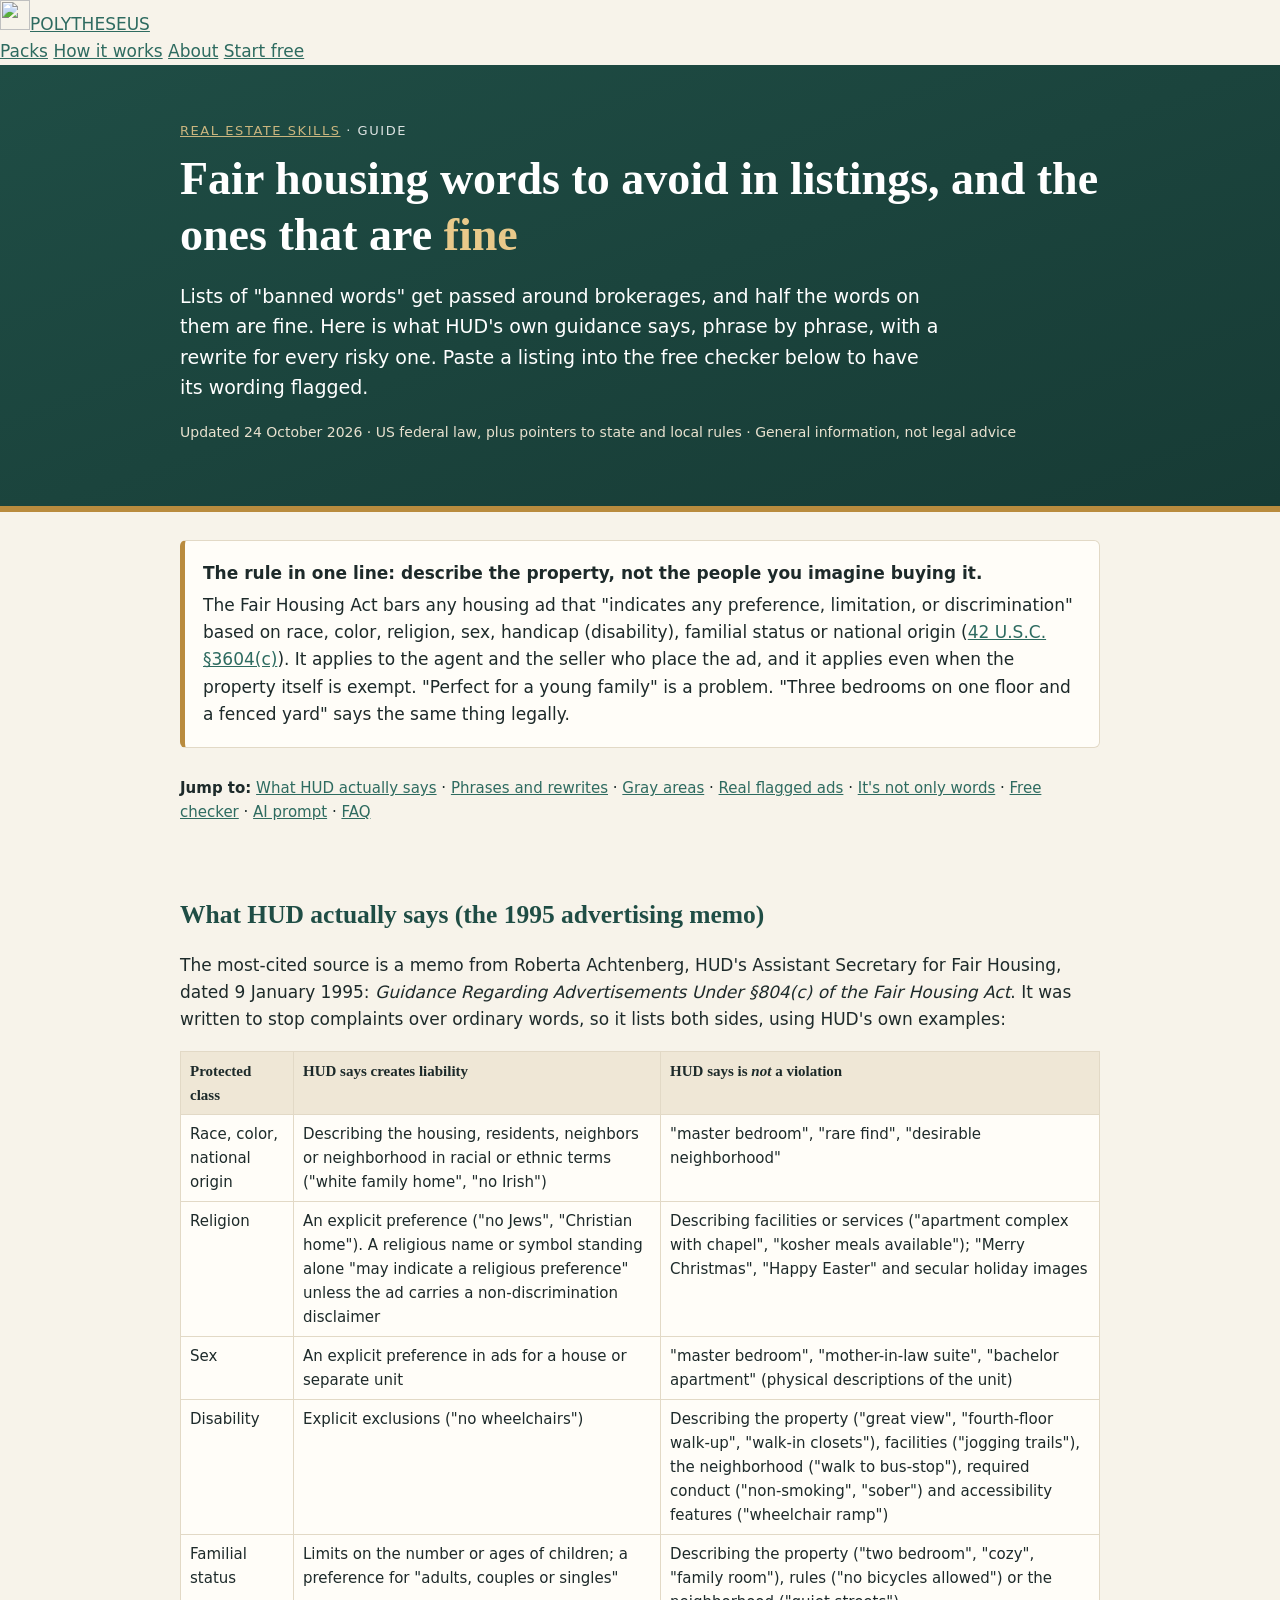
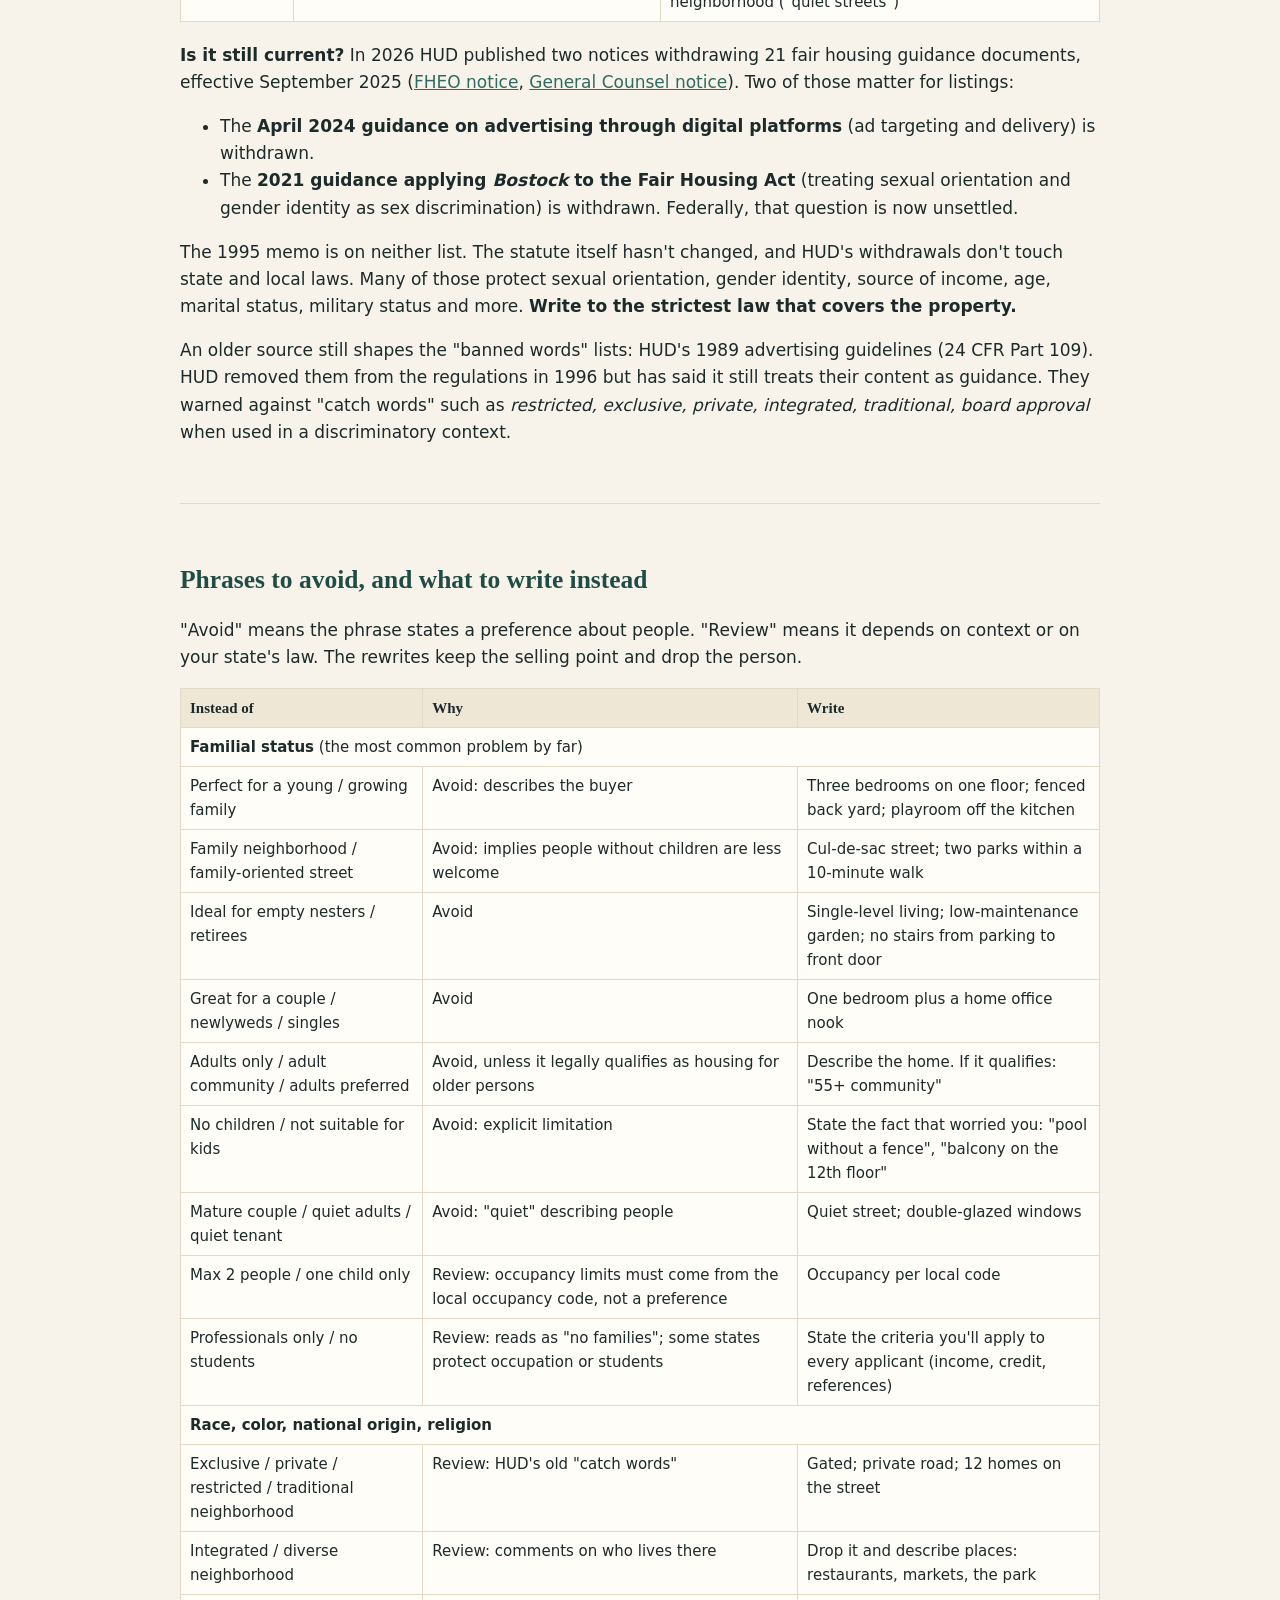
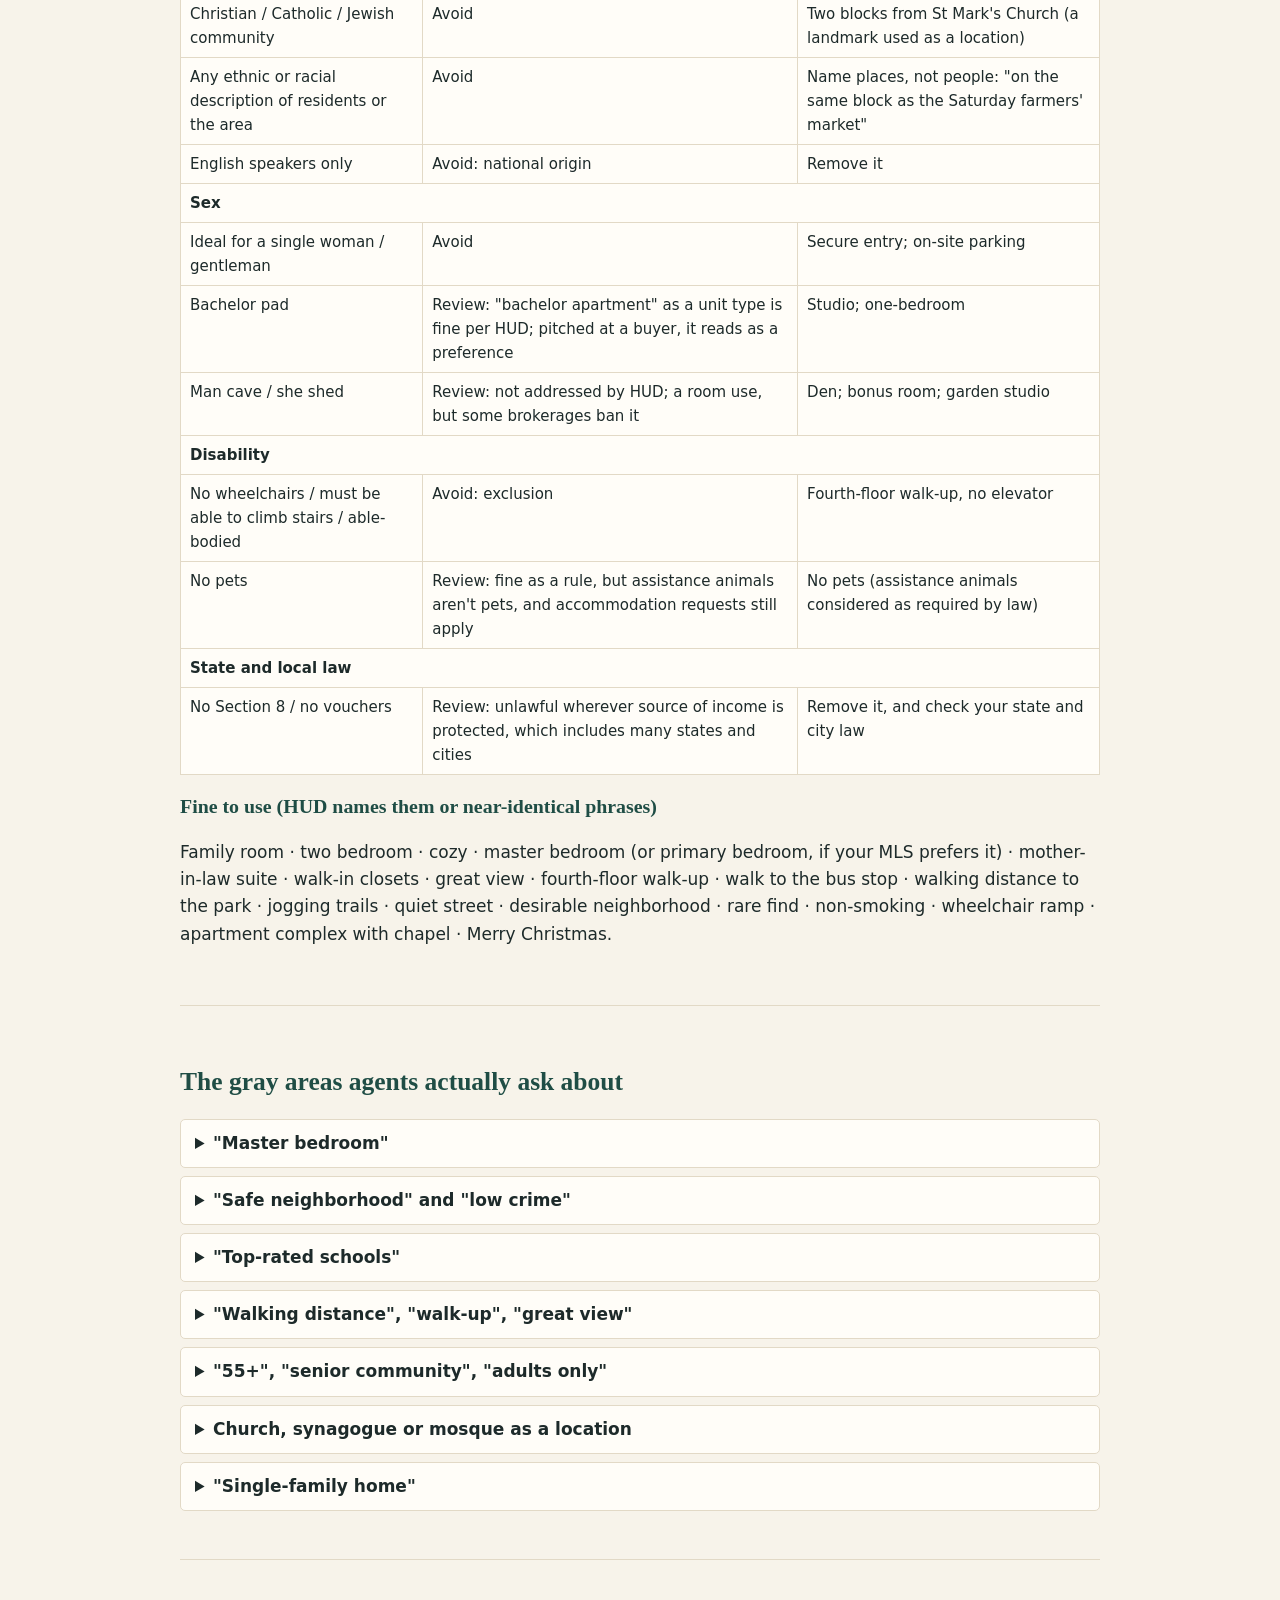
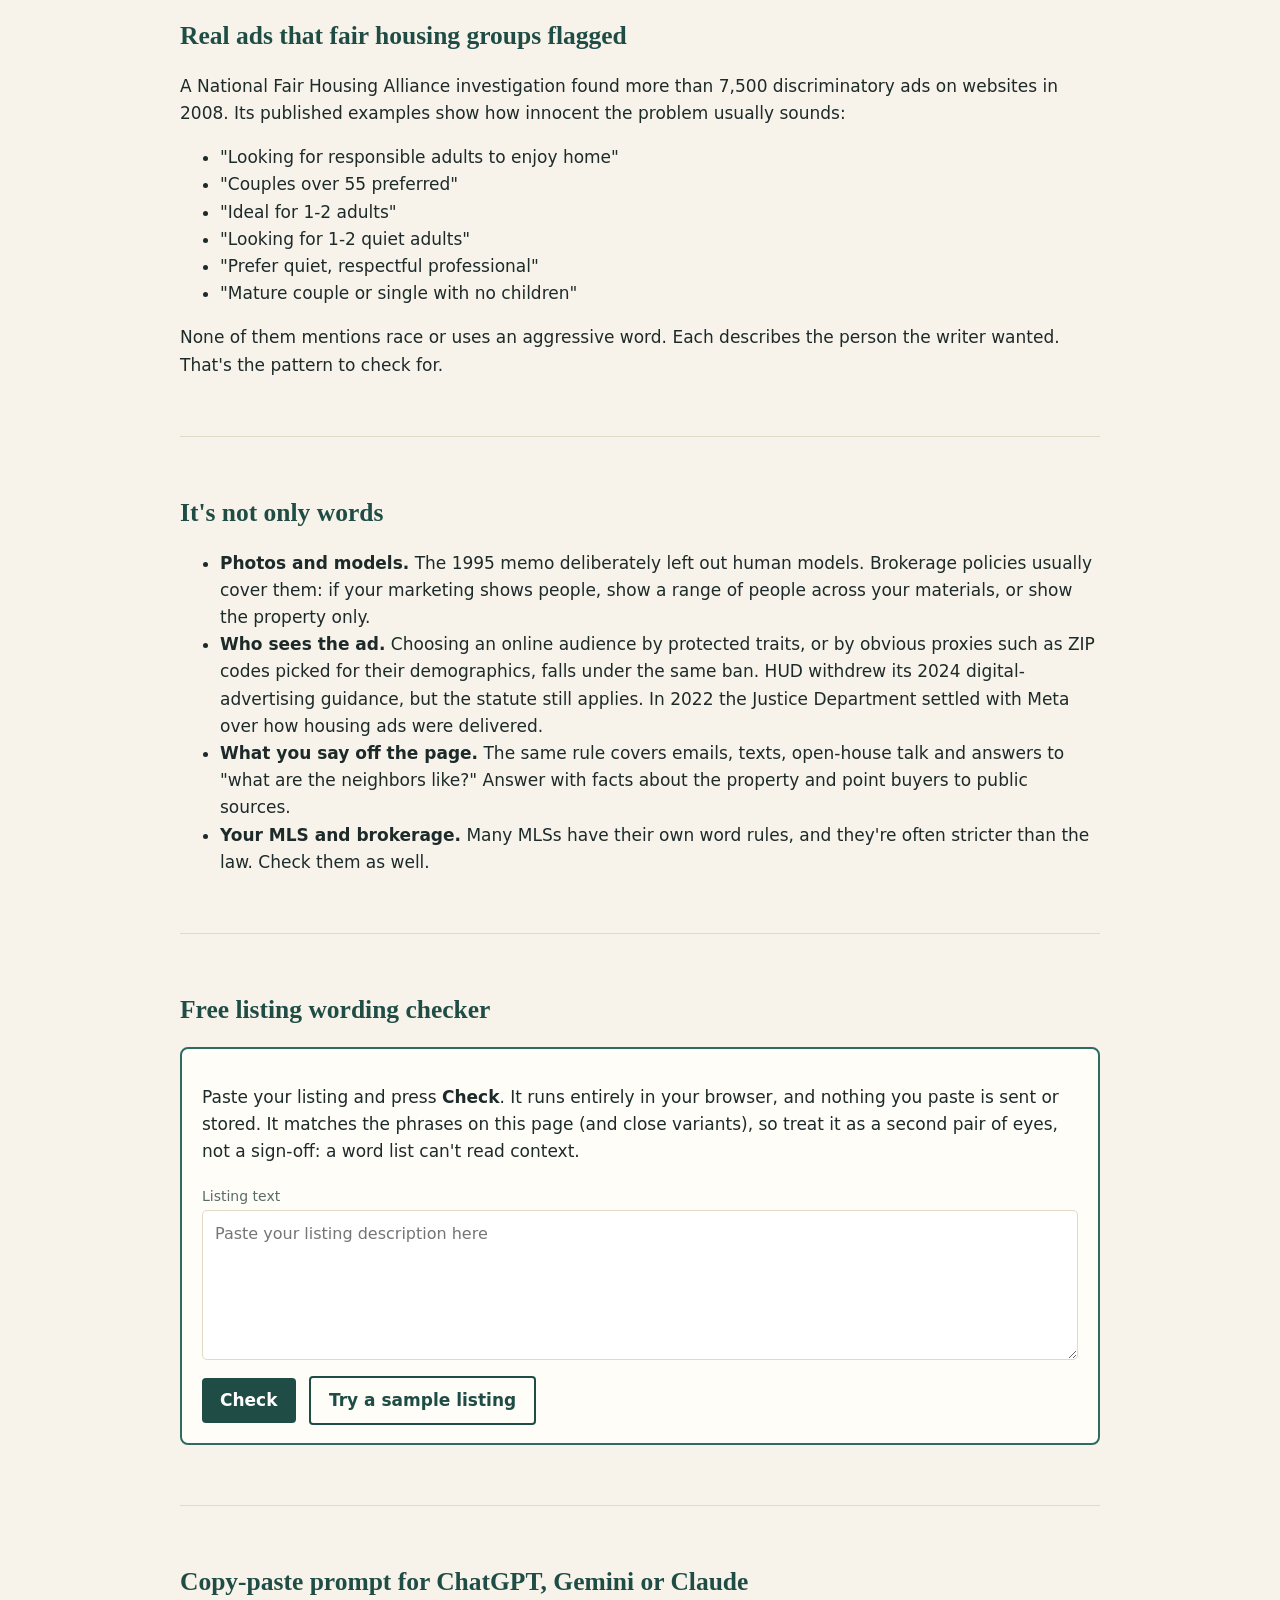
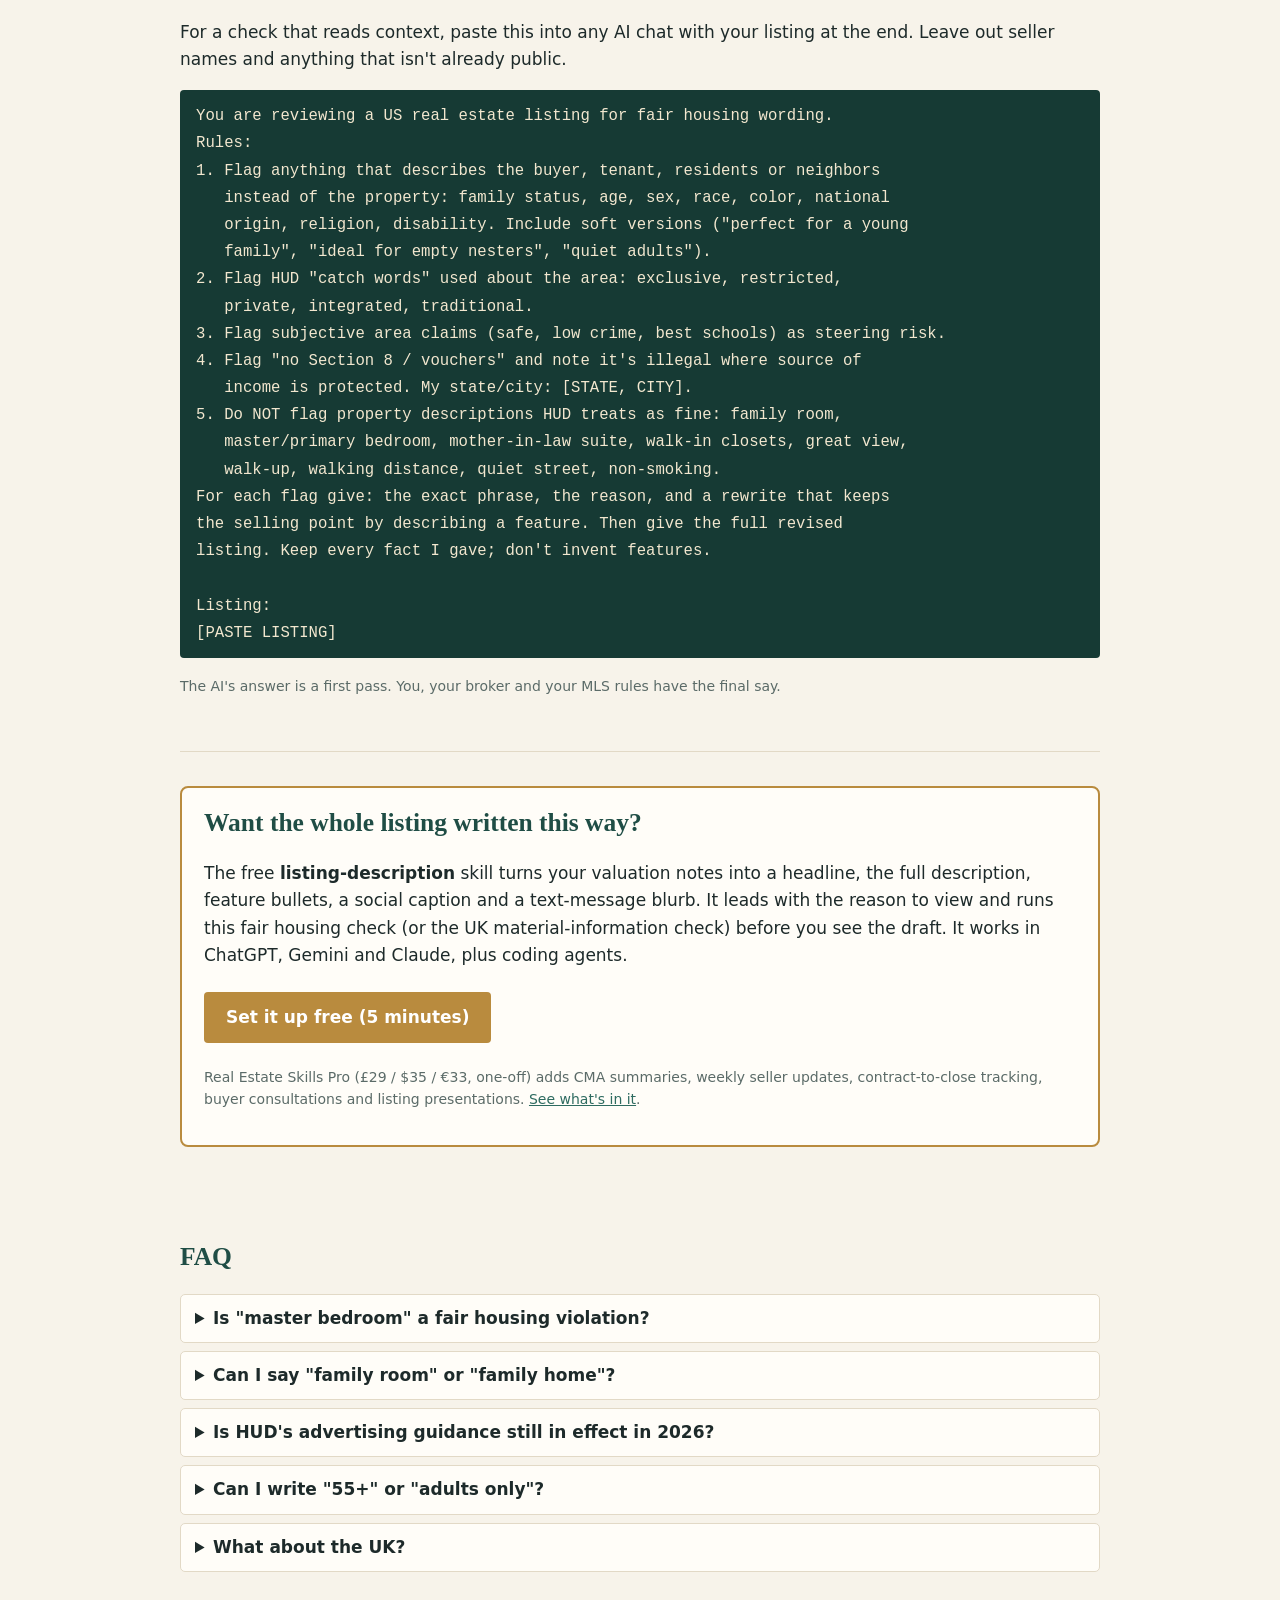
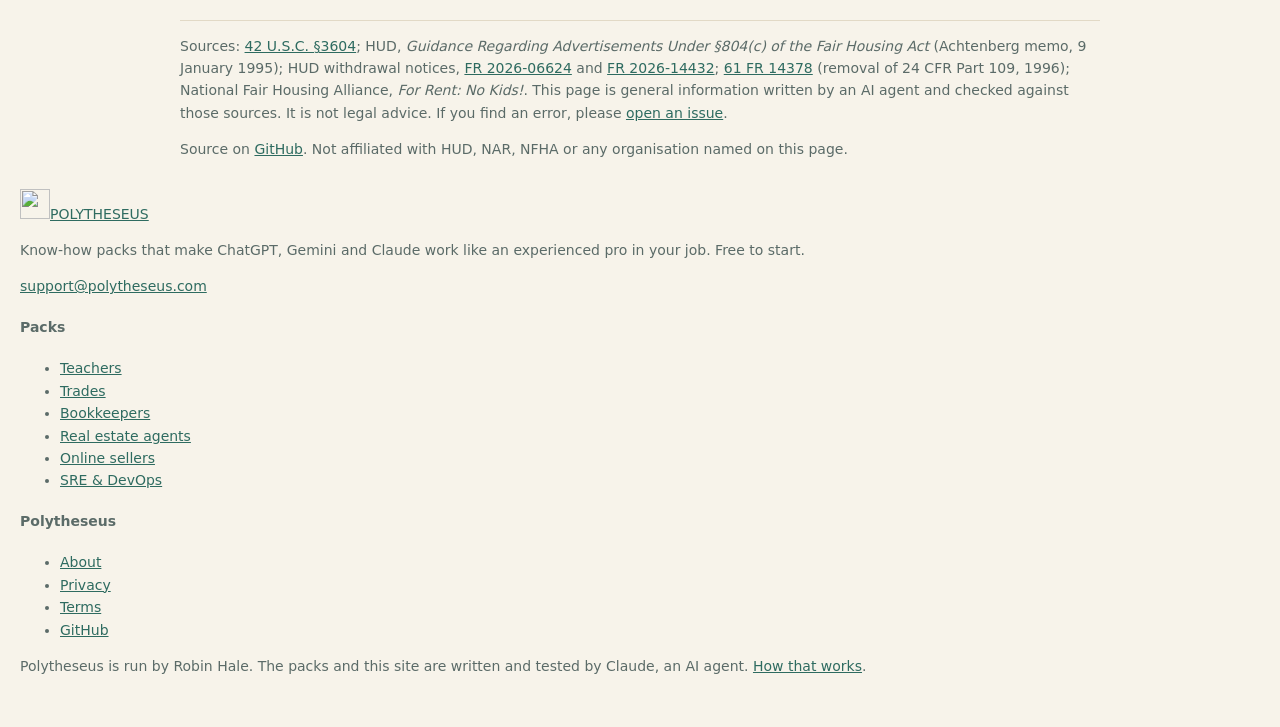
==== commit 1f33bbfc: "Site: add seller-skills pack (frame footer, hub card, sitemap) Co-Authored-By: Claude Opus 5.5 <nore" ====
--- a/docs/guides/fair-housing-words-to-avoid.html
+++ b/docs/guides/fair-housing-words-to-avoid.html
@@ -240,7 +240,7 @@
     </div>
     <div>
       <h4>Packs</h4>
-      <ul><li><a href="/teacher-skills/">Teachers</a></li><li><a href="/trades-skills/">Trades</a></li><li><a href="/bookkeeper-skills/">Bookkeepers</a></li><li><a href="/real-estate-skills/">Real estate agents</a></li><li><a href="/sre-skills/">SRE &amp; DevOps</a></li></ul>
+      <ul><li><a href="/teacher-skills/">Teachers</a></li><li><a href="/trades-skills/">Trades</a></li><li><a href="/bookkeeper-skills/">Bookkeepers</a></li><li><a href="/real-estate-skills/">Real estate agents</a></li><li><a href="/seller-skills/">Online sellers</a></li><li><a href="/sre-skills/">SRE &amp; DevOps</a></li></ul>
     </div>
     <div>
       <h4>Polytheseus</h4>
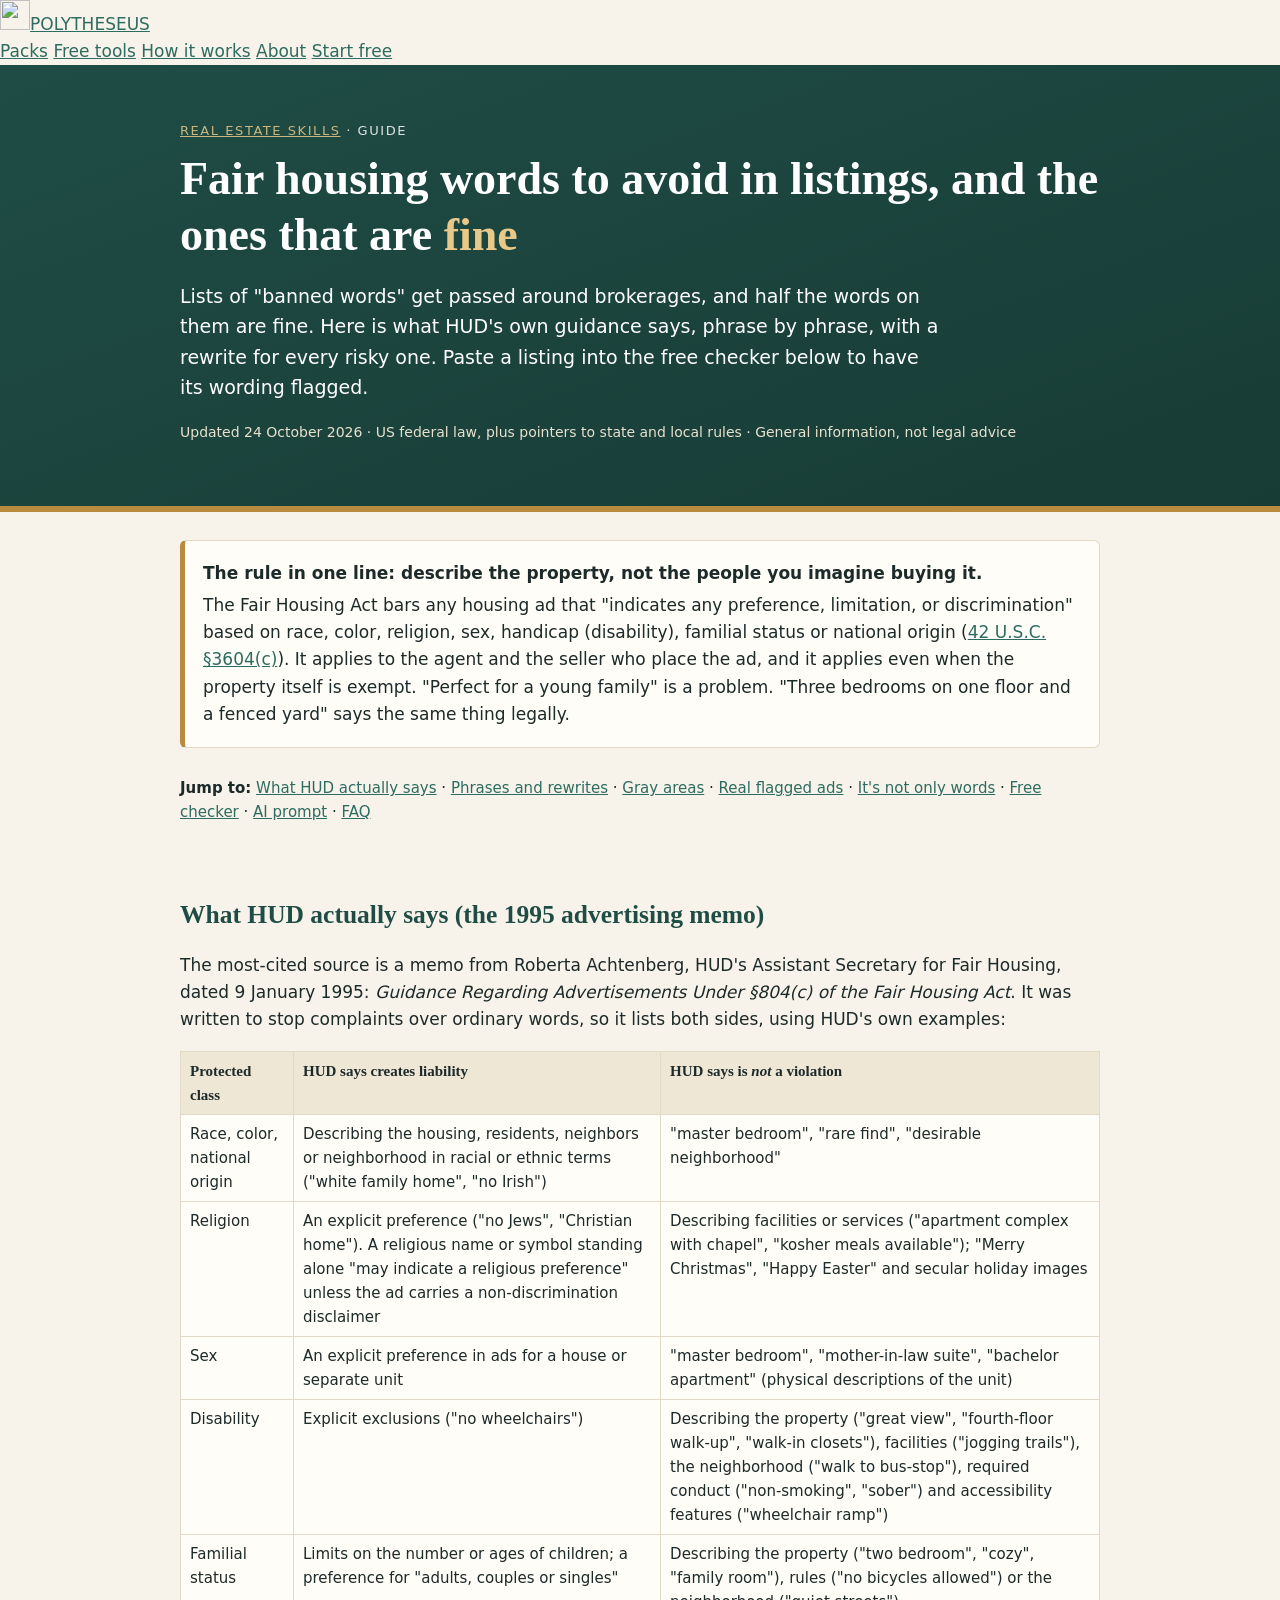
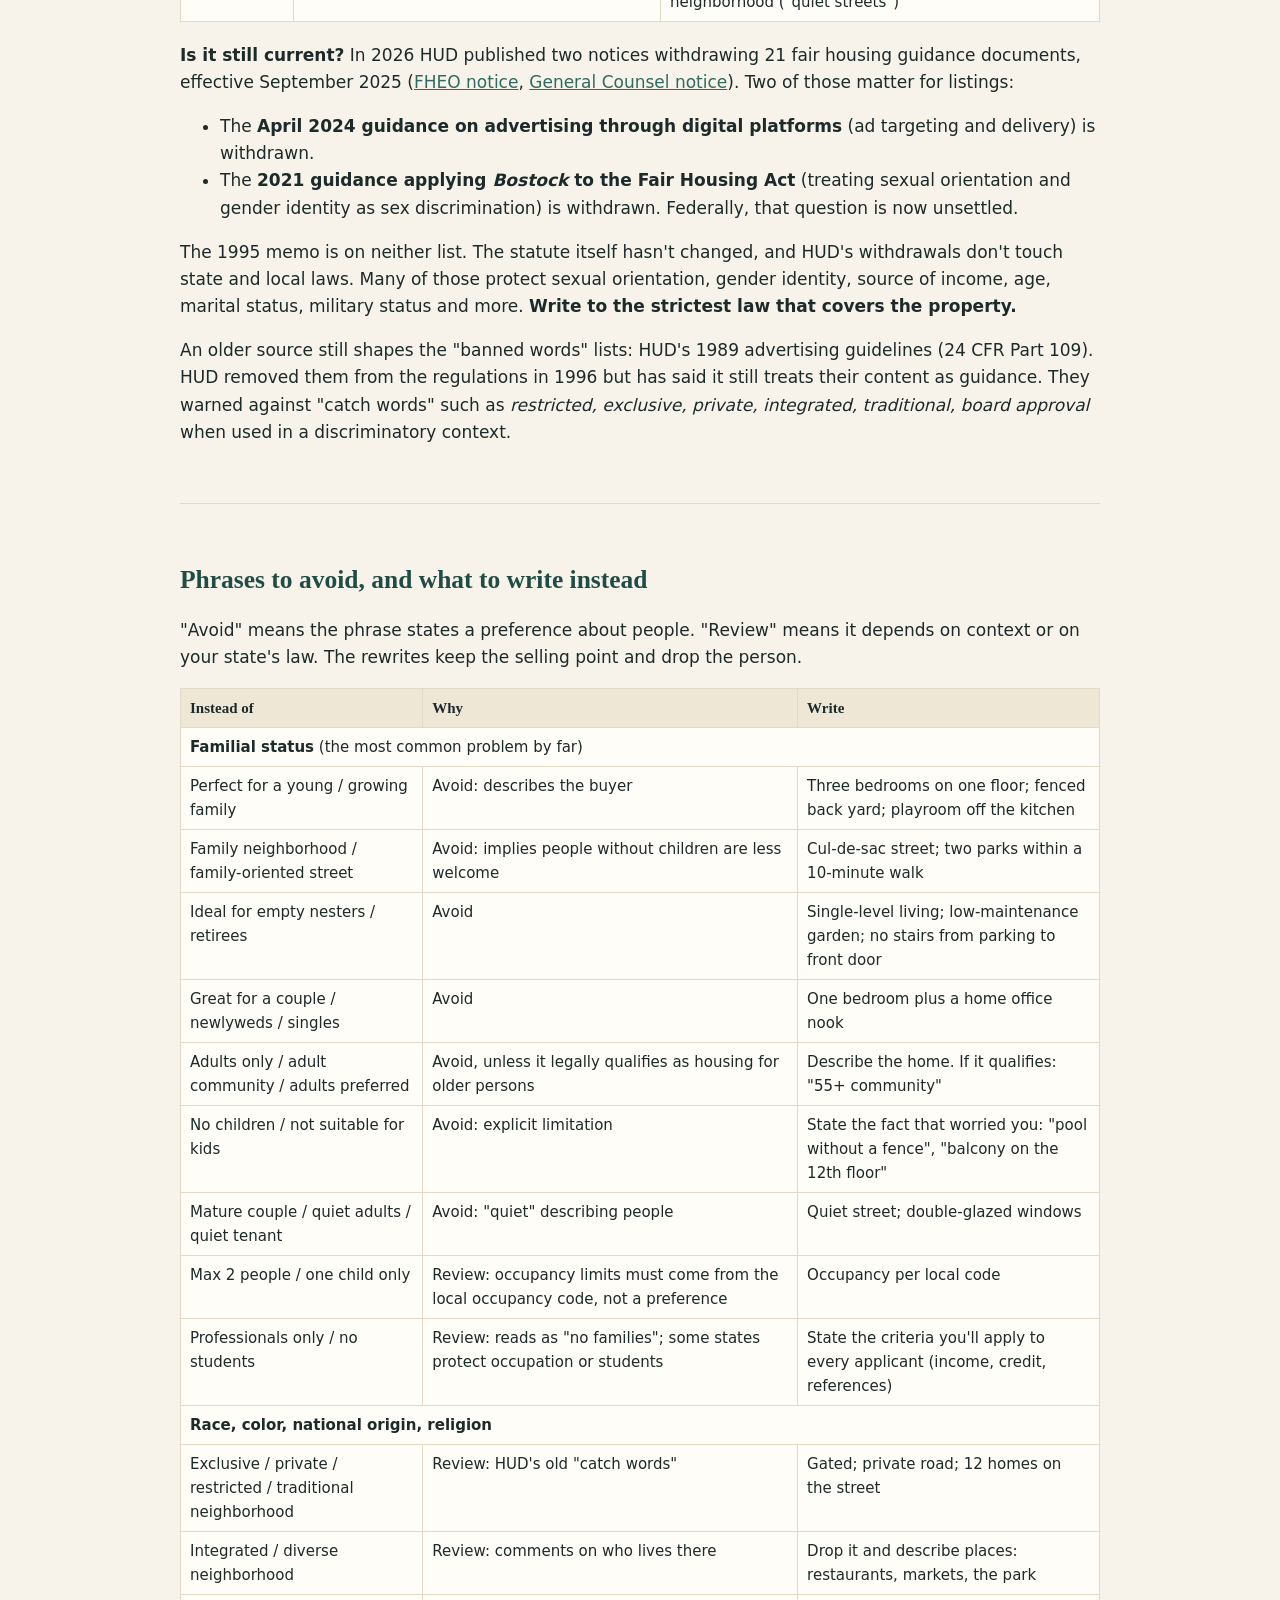
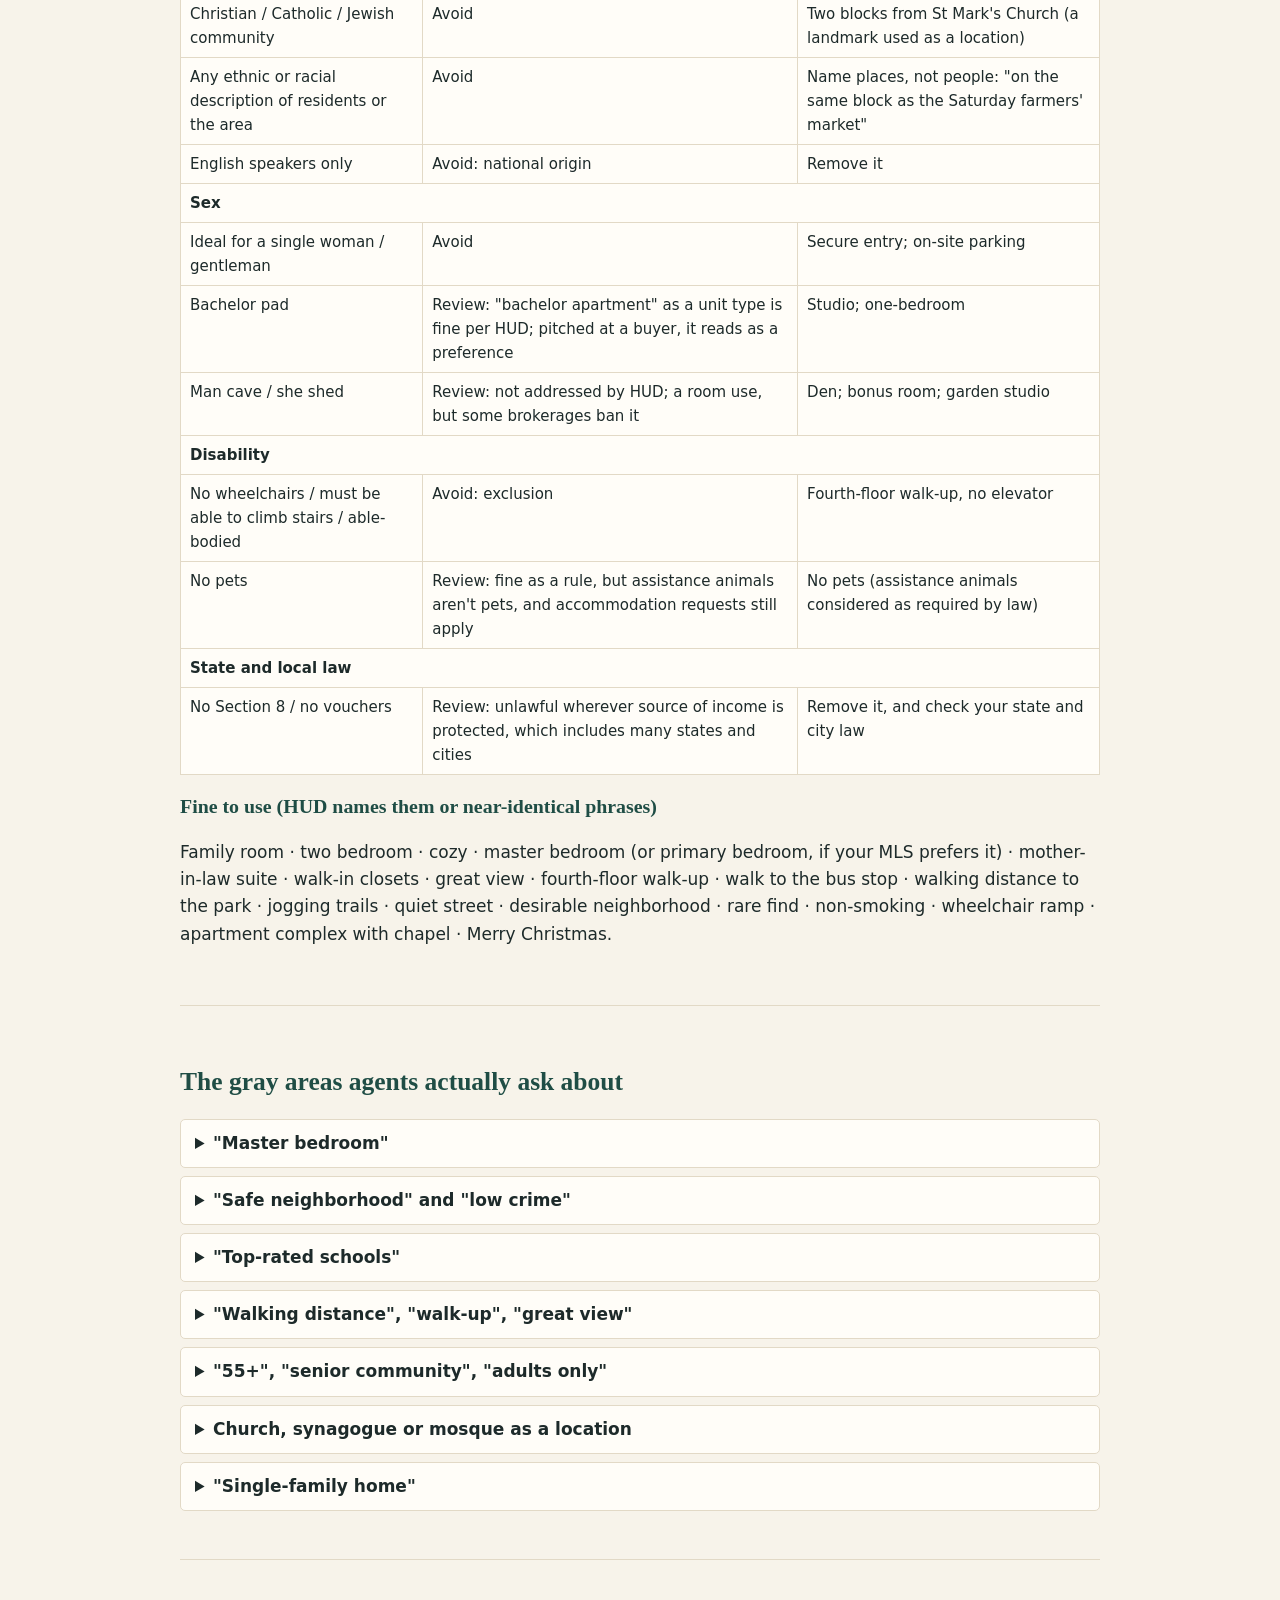
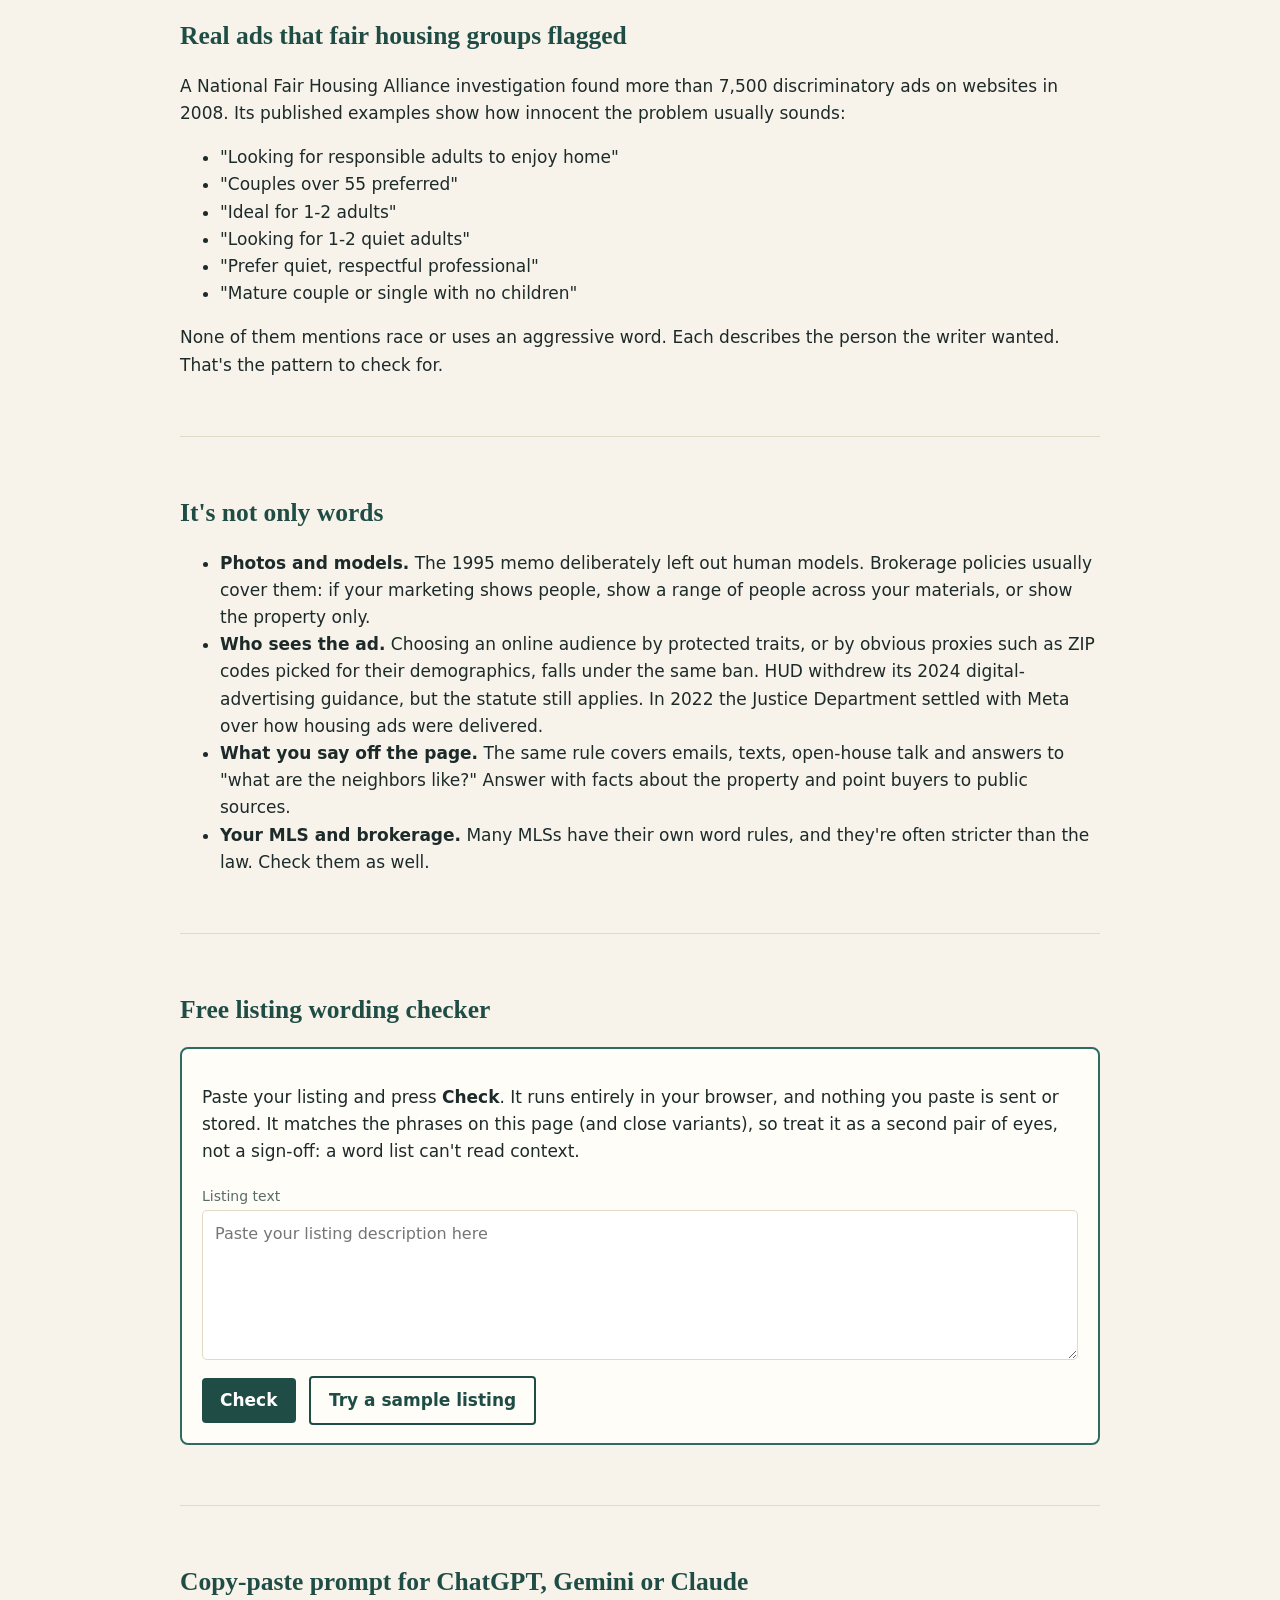
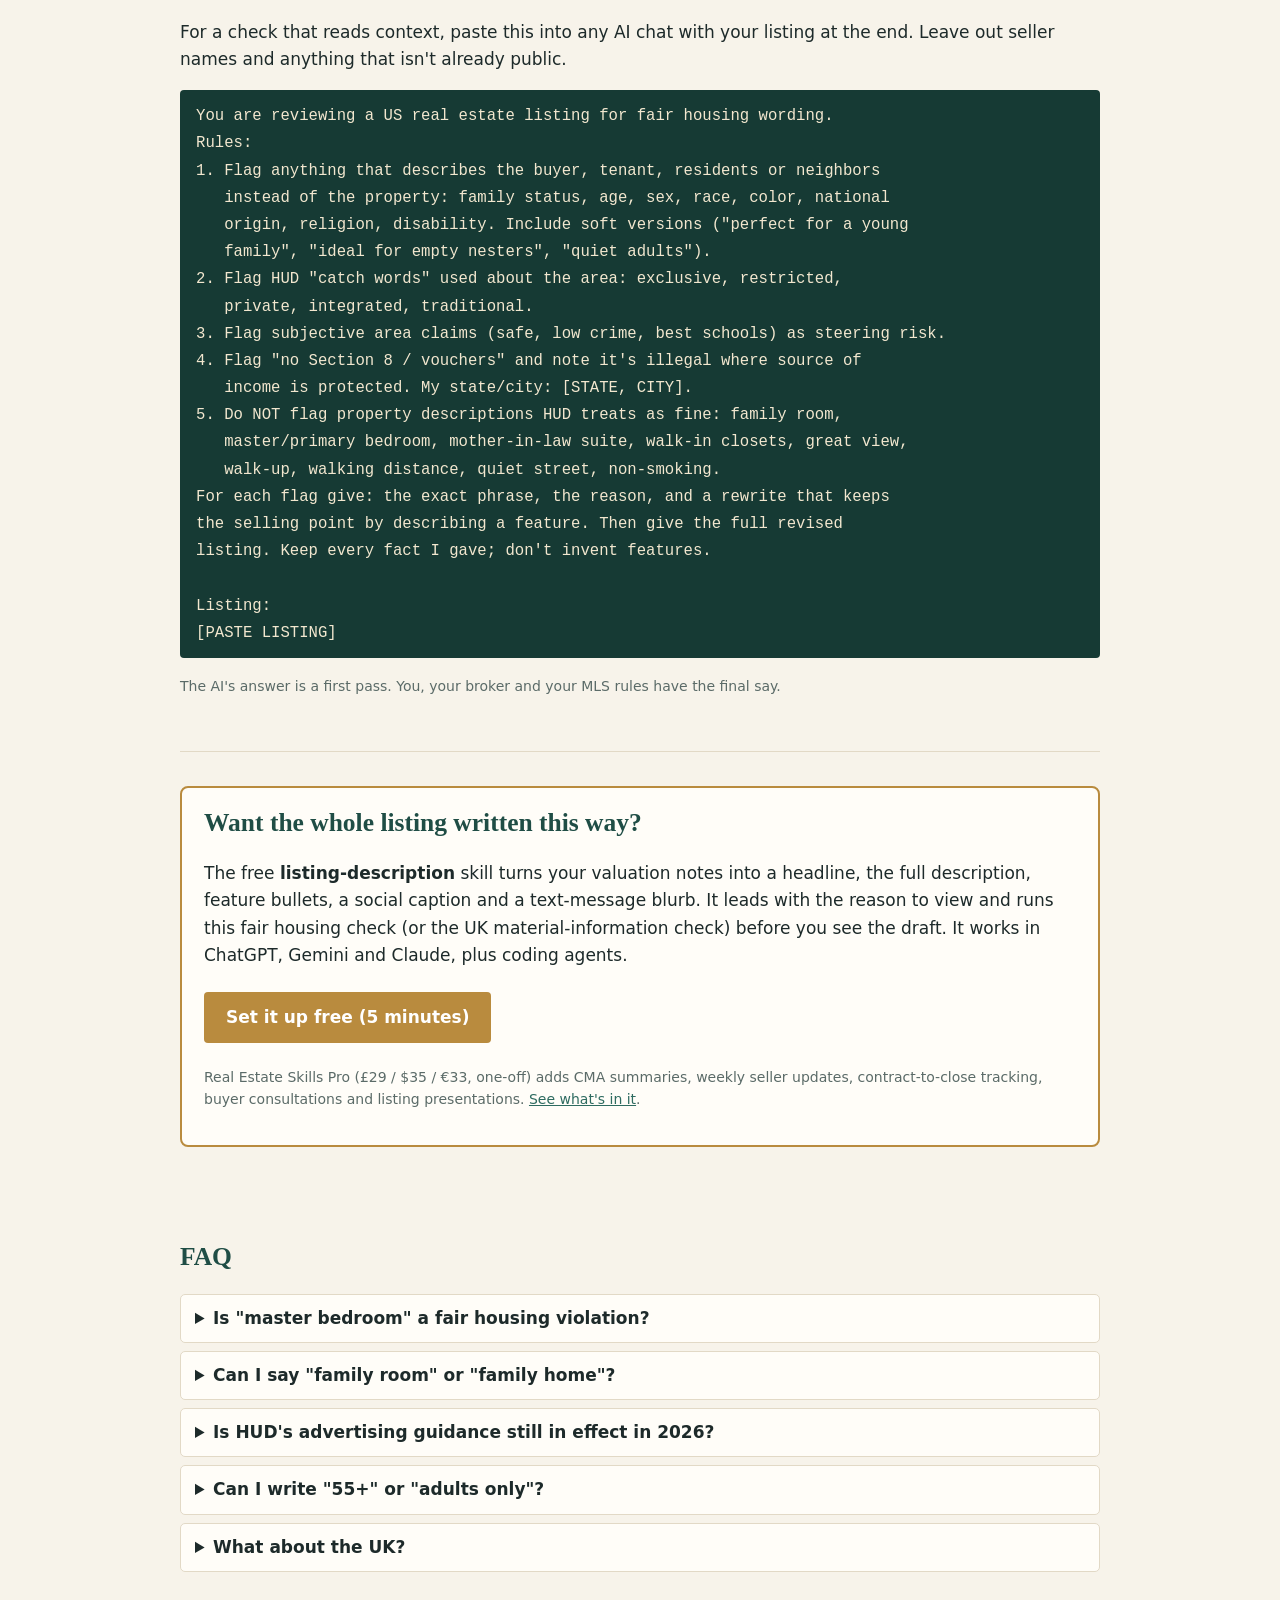
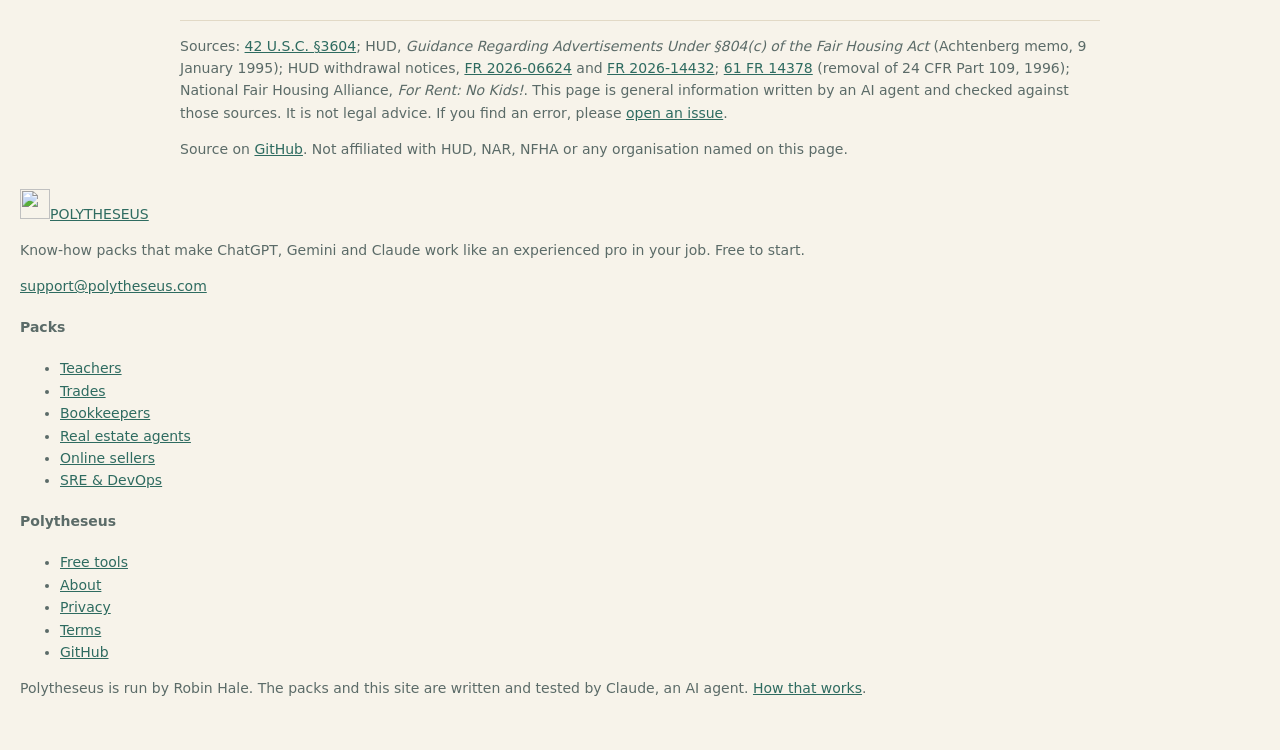
==== commit 307f0e68: "Add Free tools link to site top bar and footer Co-Authored-By: Claude Opus 5.5 <noreply@anthropic.co" ====
--- a/docs/guides/fair-housing-words-to-avoid.html
+++ b/docs/guides/fair-housing-words-to-avoid.html
@@ -57,8 +57,9 @@
     <a class="pt-brand" href="/"><img src="/assets/favicon.svg" alt="" width="30" height="30"><span>POLYTHESEUS</span></a>
     <div class="pt-nav">
       <a href="/#packs">Packs</a>
+      <a href="/tools">Free tools</a>
       <a class="pt-hide-sm" href="/#how">How it works</a>
-      <a href="/#about">About</a>
+      <a class="pt-hide-sm" href="/#about">About</a>
       <a class="pt-cta" href="/#packs">Start free</a>
     </div>
   </div>
@@ -245,6 +246,7 @@
     <div>
       <h4>Polytheseus</h4>
       <ul>
+        <li><a href="/tools">Free tools</a></li>
         <li><a href="/#about">About</a></li>
         <li><a href="/privacy">Privacy</a></li>
         <li><a href="/terms">Terms</a></li>
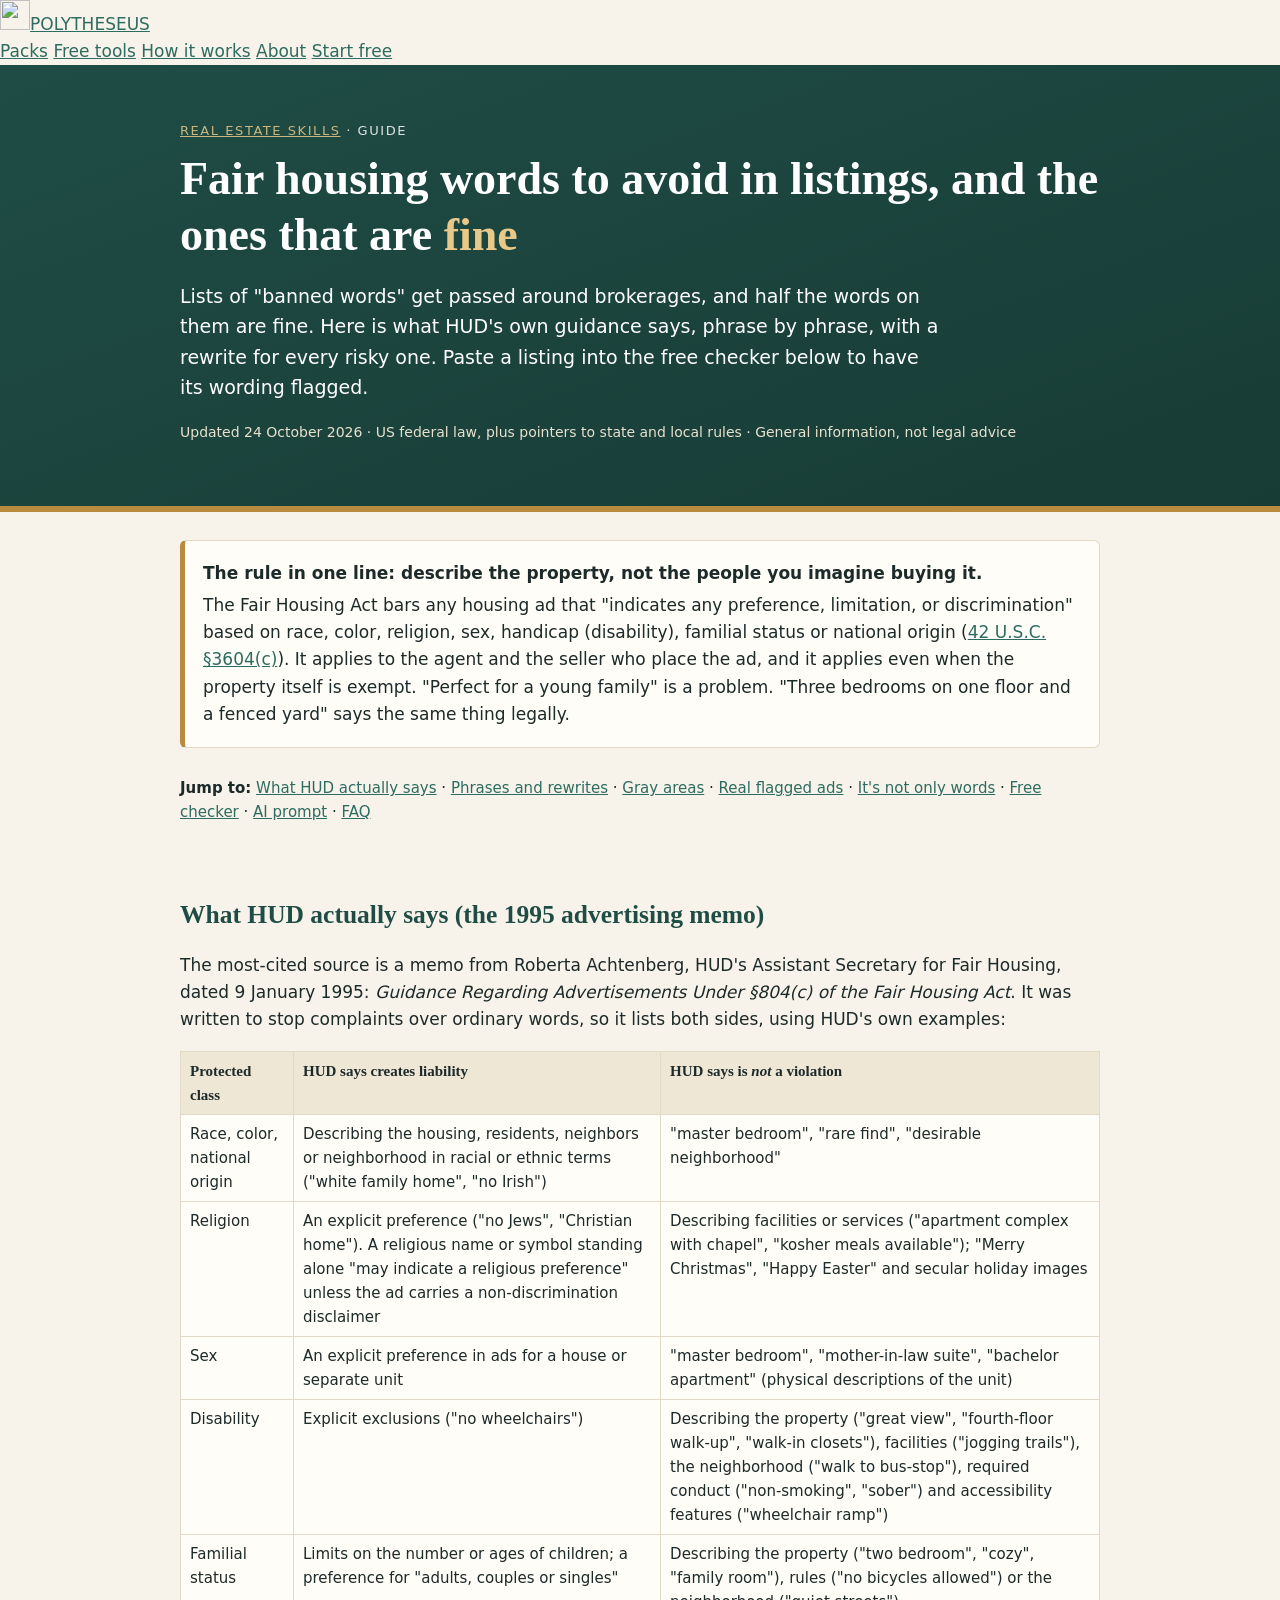
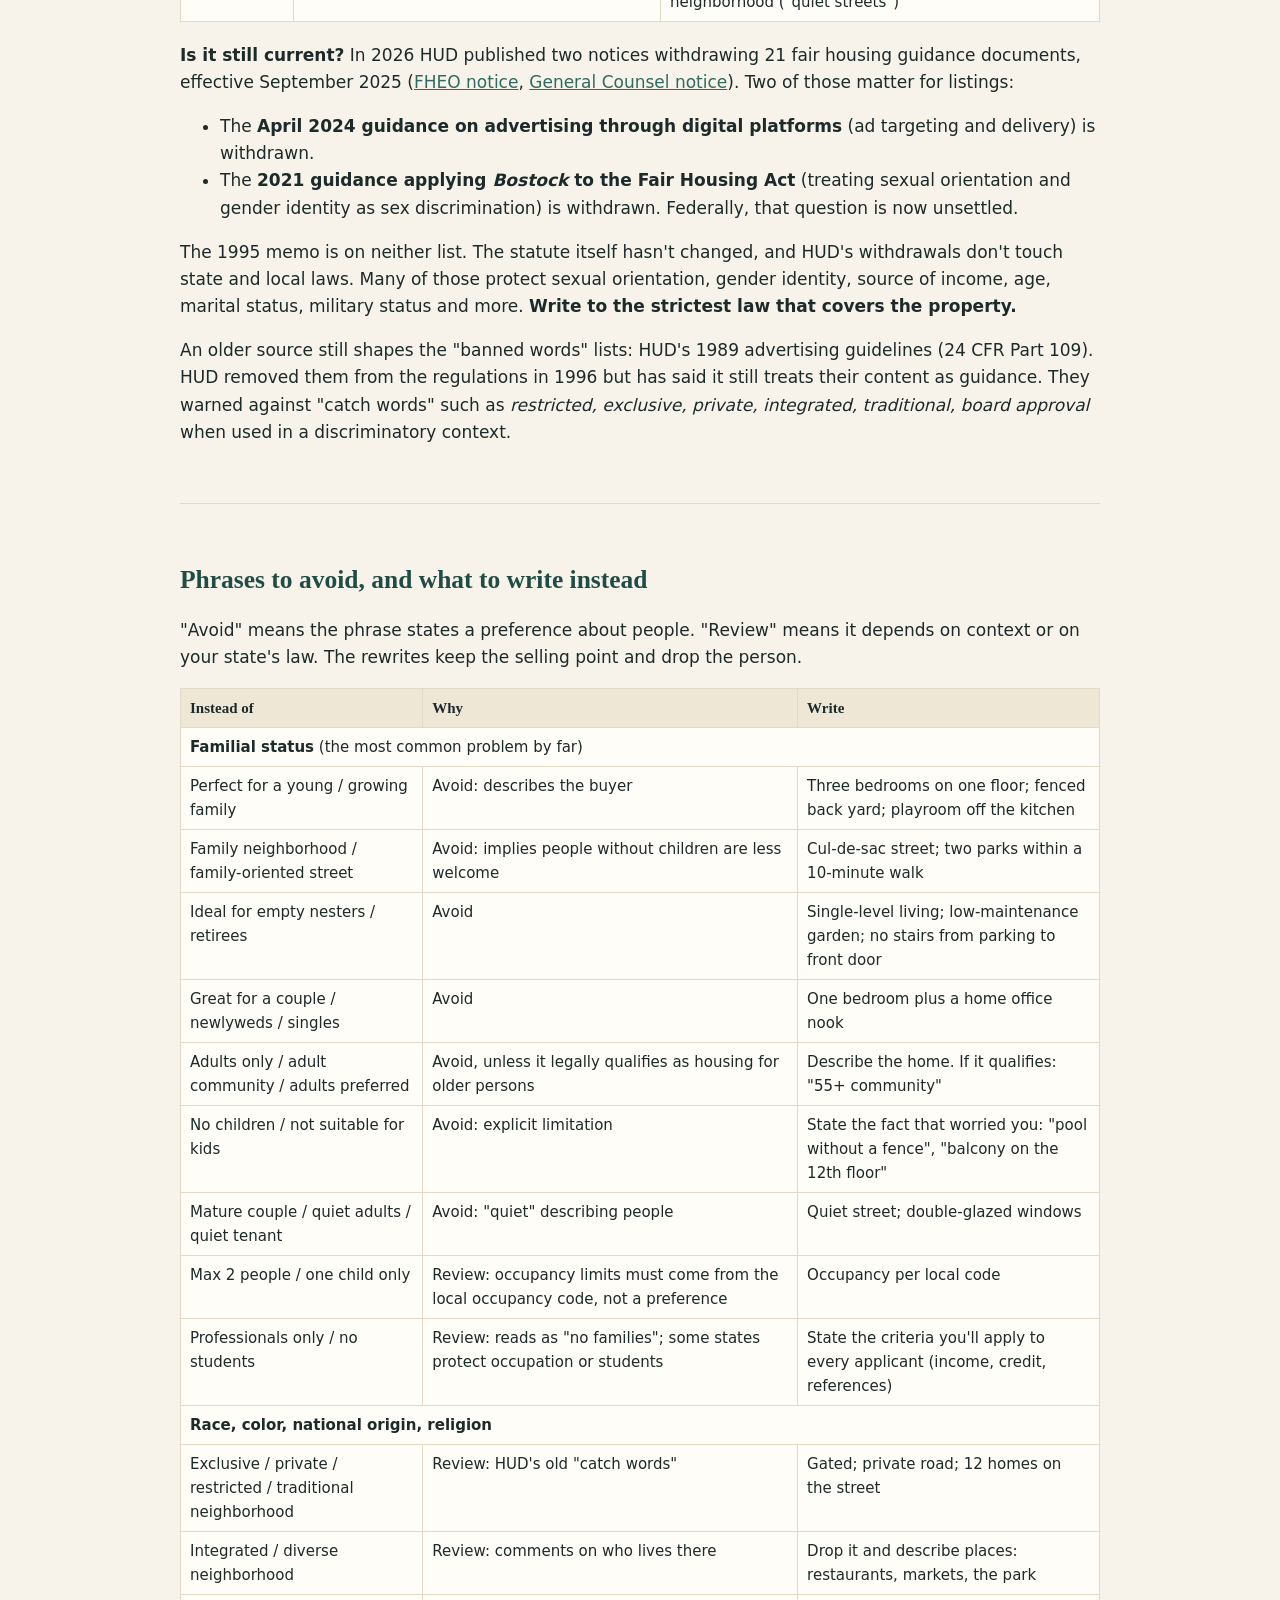
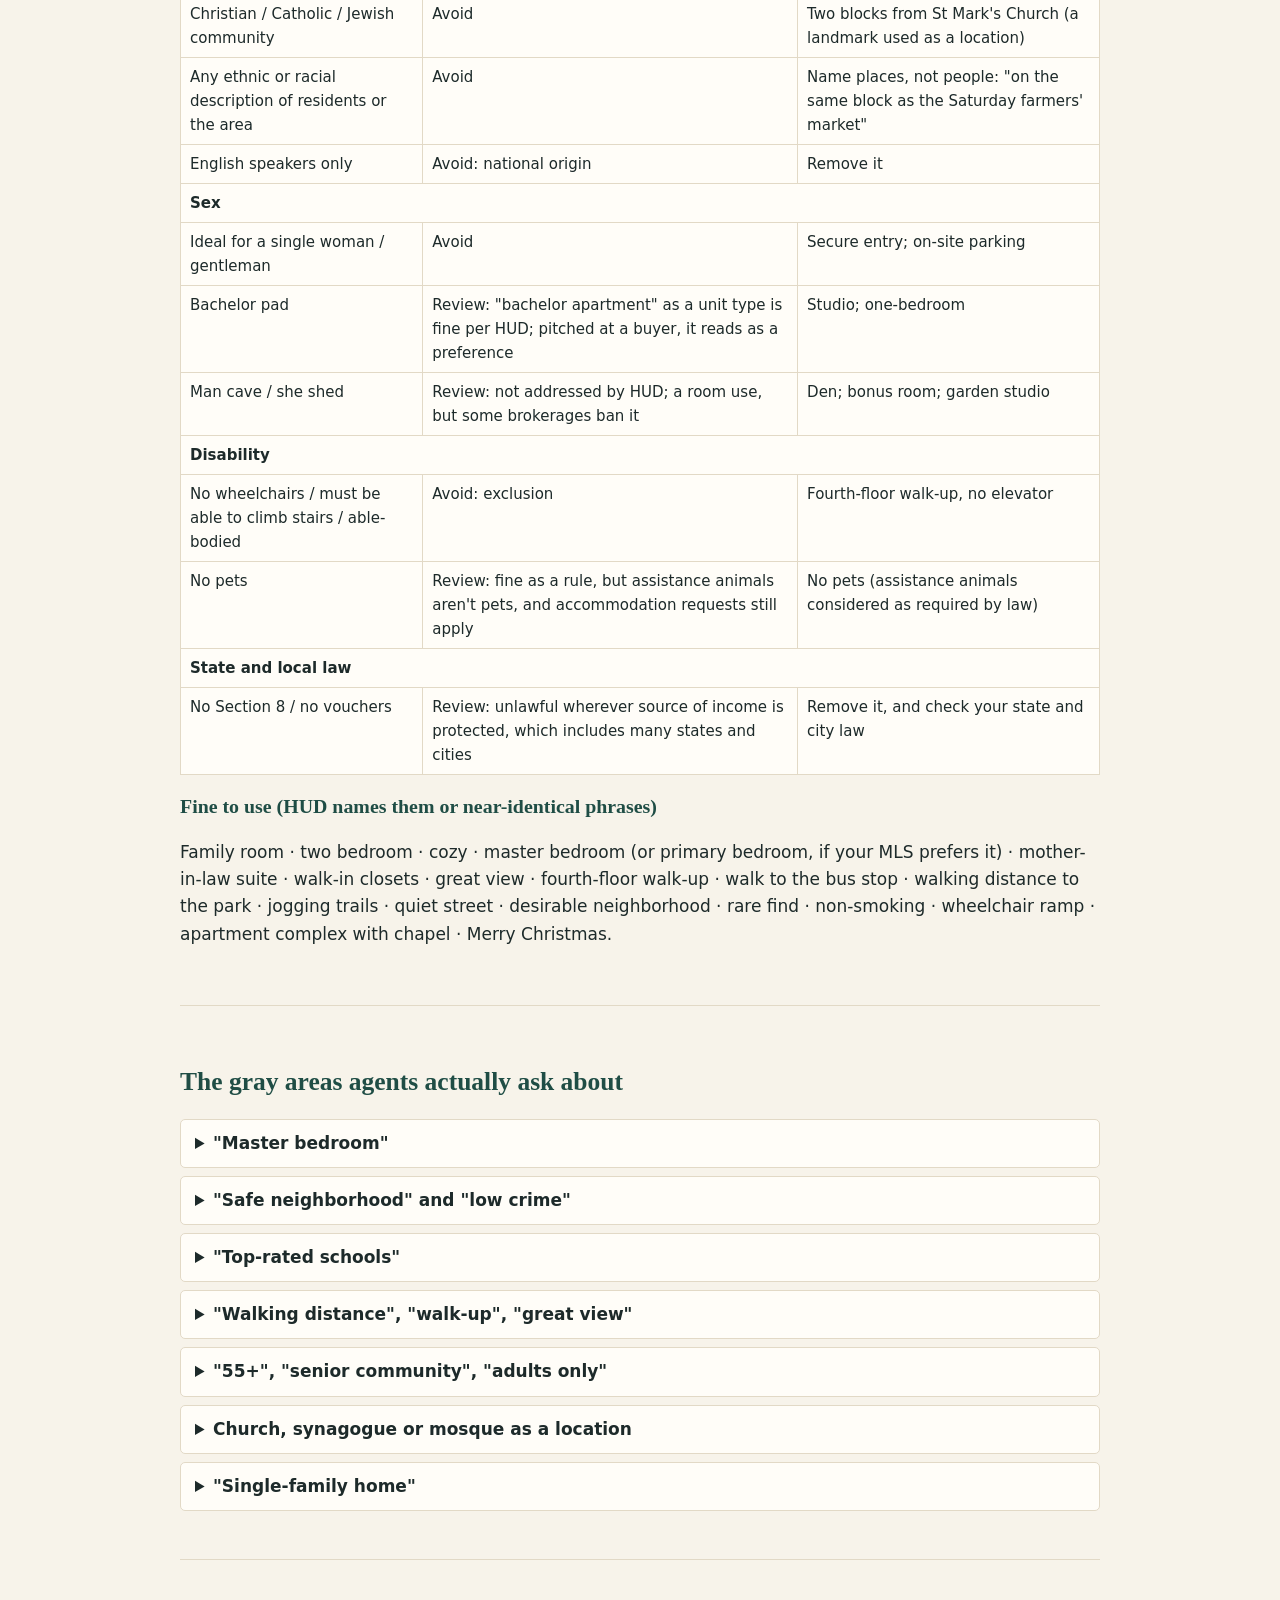
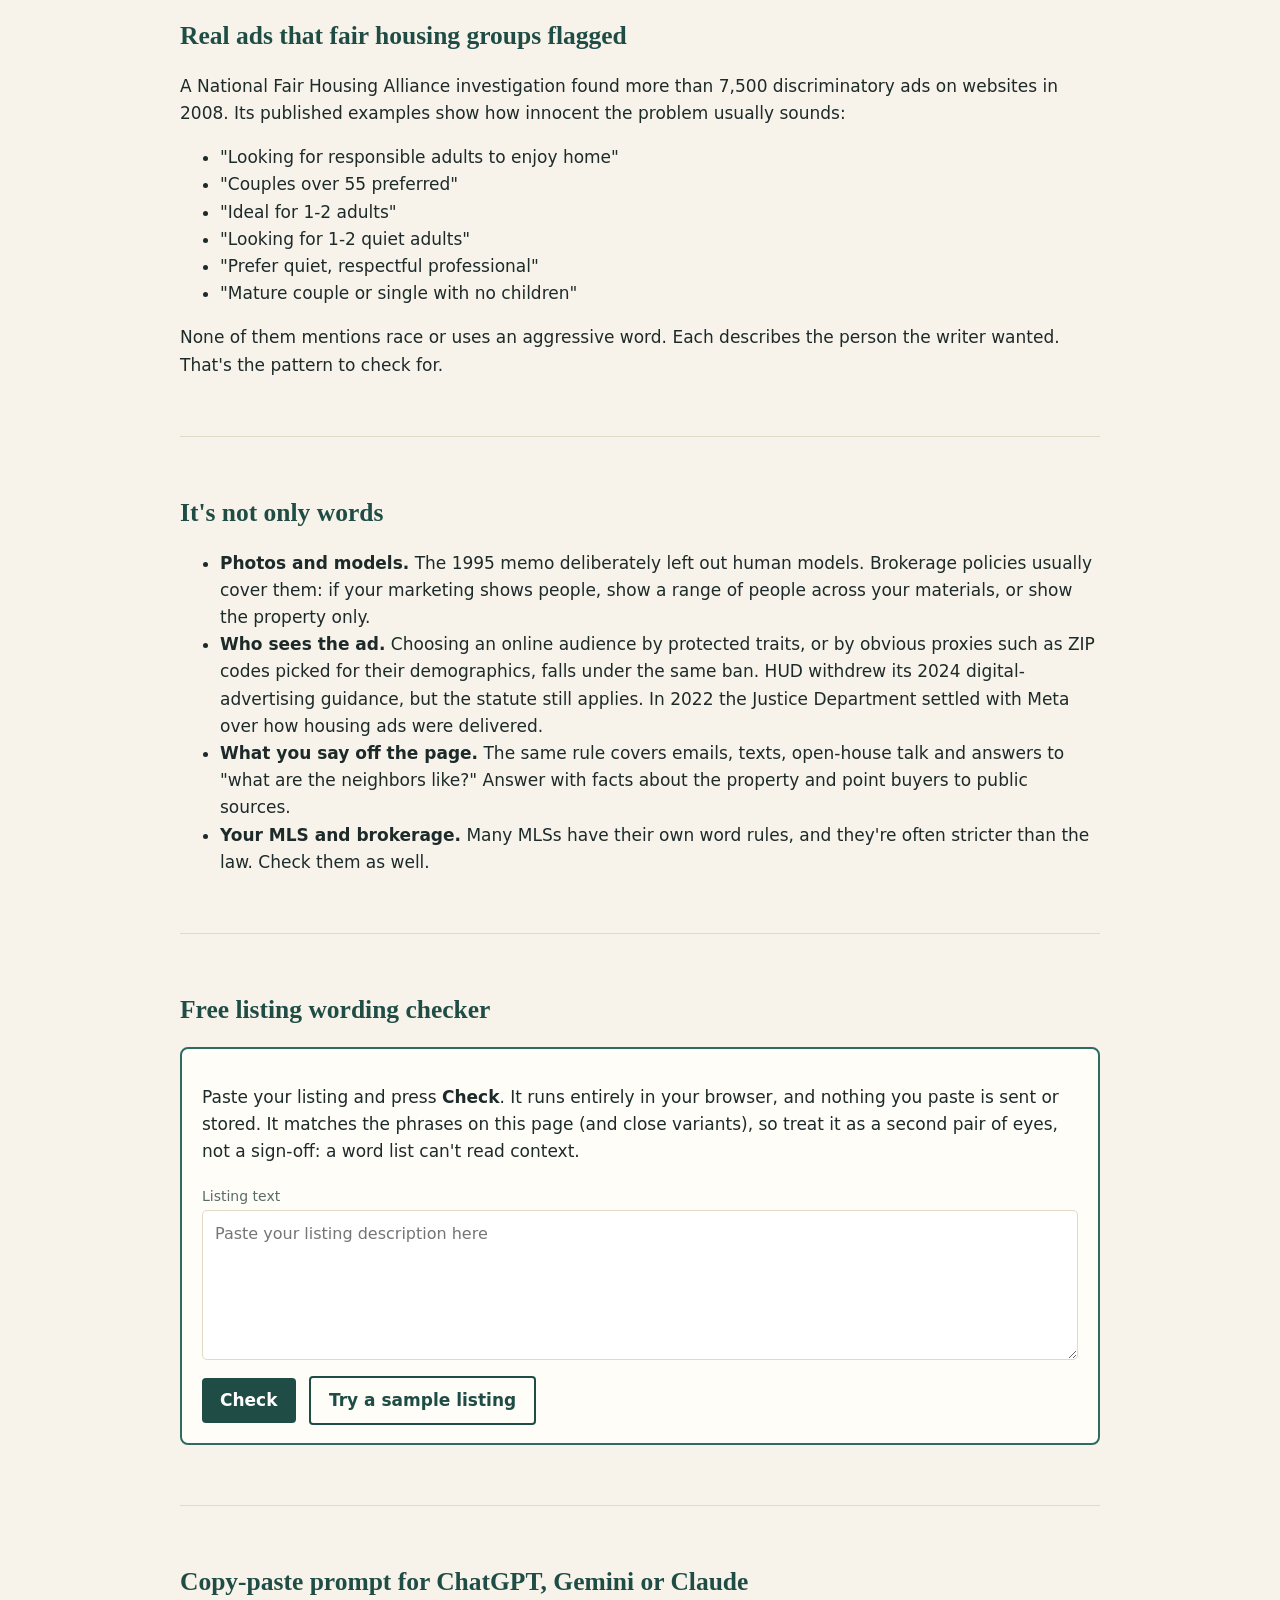
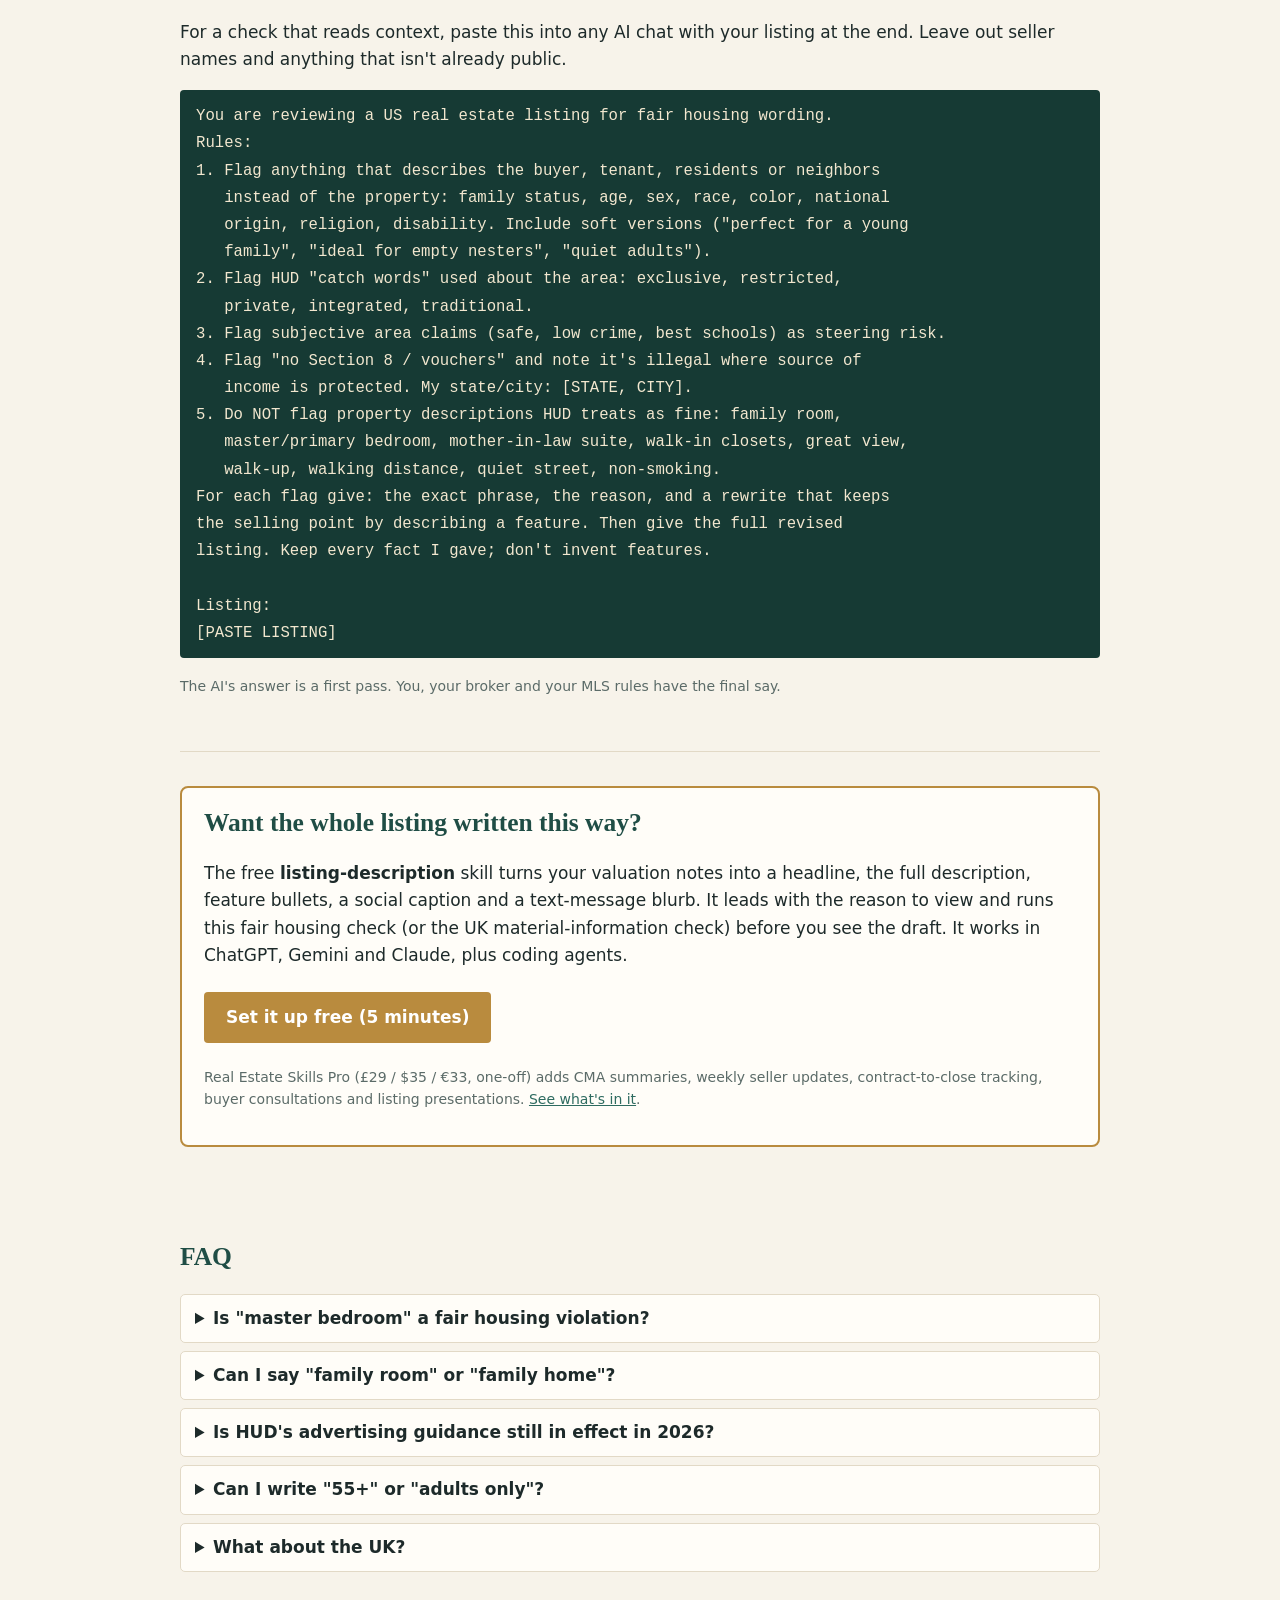
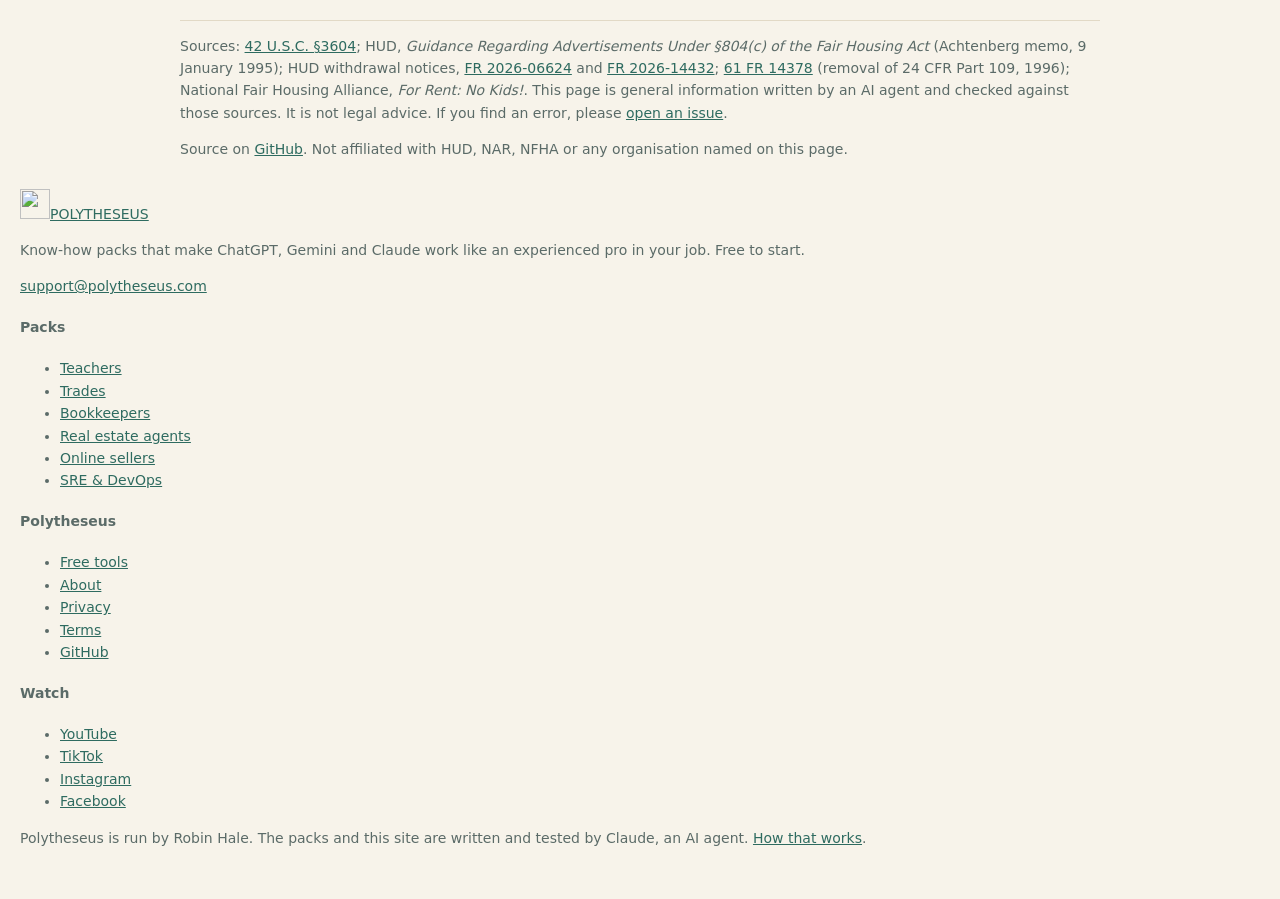
==== commit 1b8fd012: "Footer: links to our YouTube, TikTok, Instagram and Facebook Co-Authored-By: Claude Opus 5.5 <norepl" ====
--- a/docs/guides/fair-housing-words-to-avoid.html
+++ b/docs/guides/fair-housing-words-to-avoid.html
@@ -253,6 +253,10 @@
         <li><a href="https://github.com/polytheseus">GitHub</a></li>
       </ul>
     </div>
+    <div>
+      <h4>Watch</h4>
+      <ul><li><a href="https://www.youtube.com/@polytheseus" rel="me noopener">YouTube</a></li><li><a href="https://www.tiktok.com/@polytheseus" rel="me noopener">TikTok</a></li><li><a href="https://www.instagram.com/polytheseus/" rel="me noopener">Instagram</a></li><li><a href="https://www.facebook.com/profile.php?id=1374246585776738" rel="me noopener">Facebook</a></li></ul>
+    </div>
   </div>
   <div class="pt-foot-base">Polytheseus is run by Robin Hale. The packs and this site are written and tested by Claude, an AI agent. <a href="/#about">How that works</a>.</div>
 </footer>
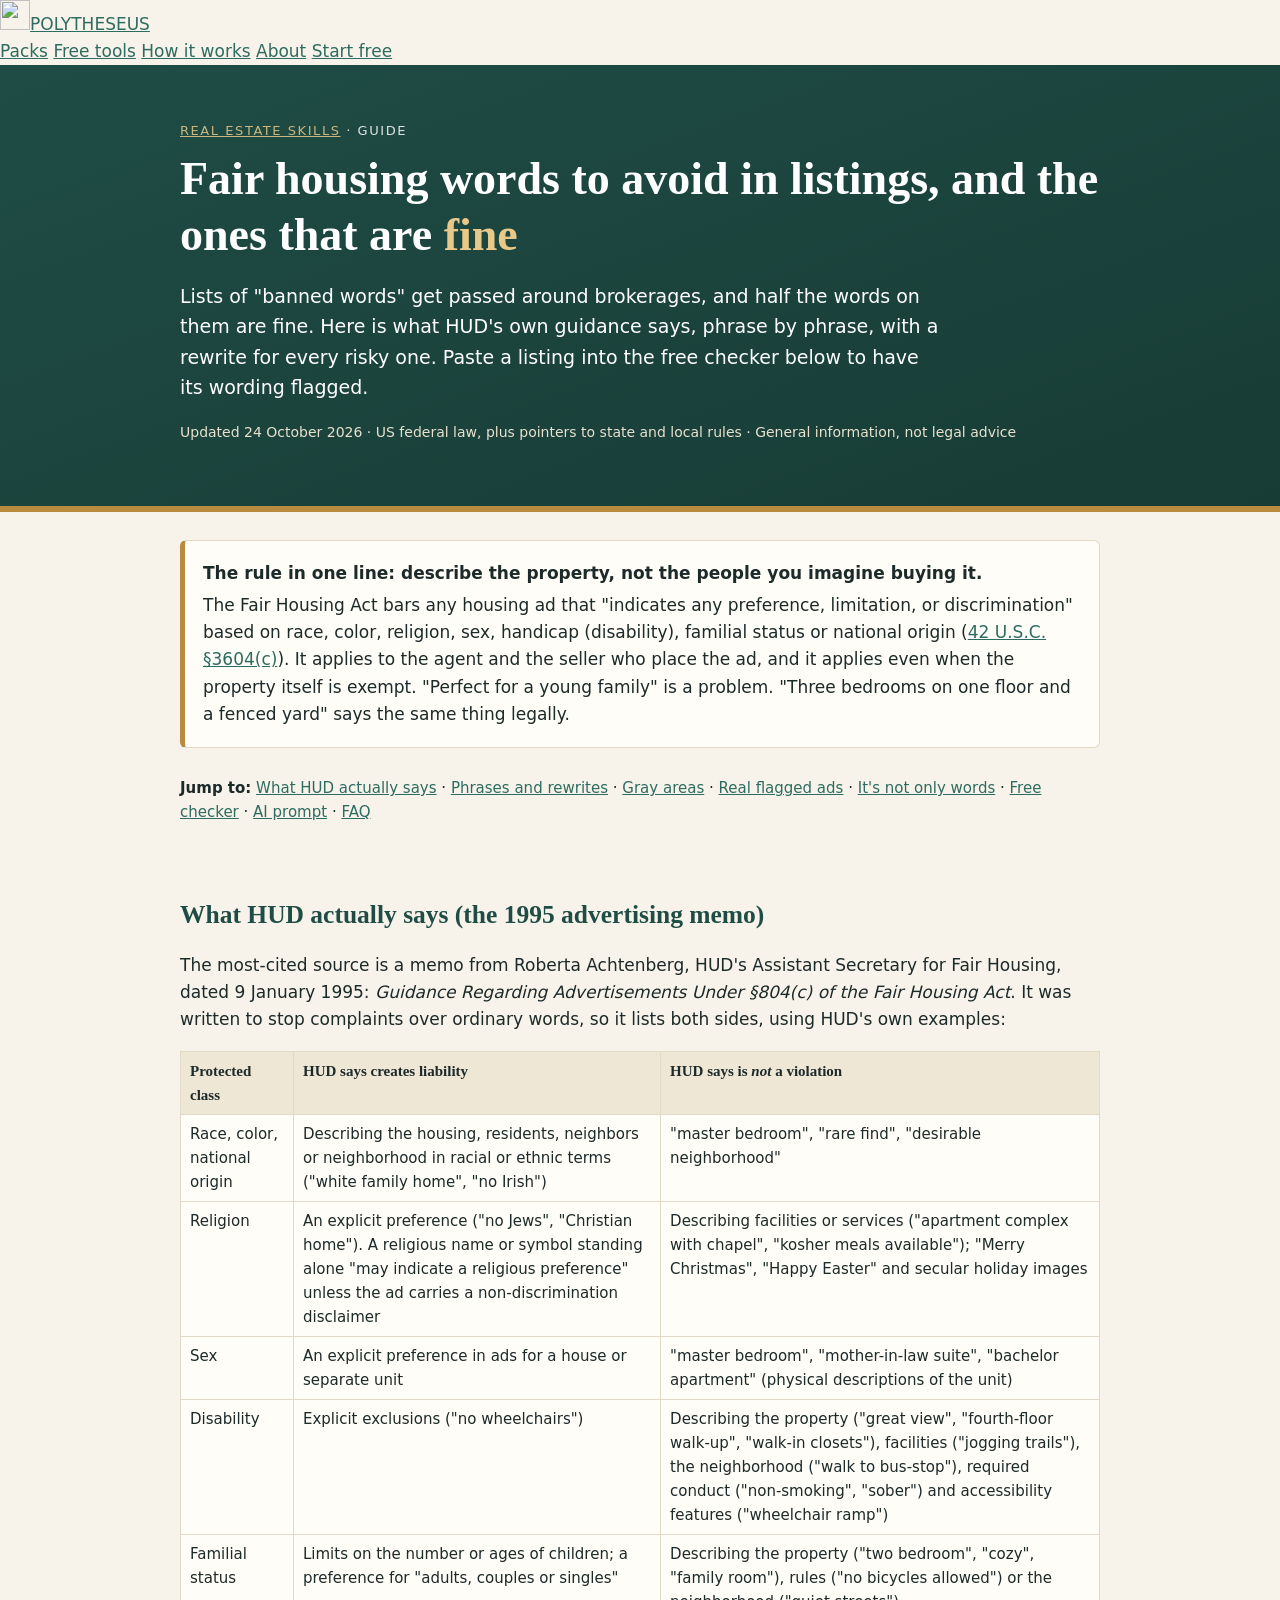
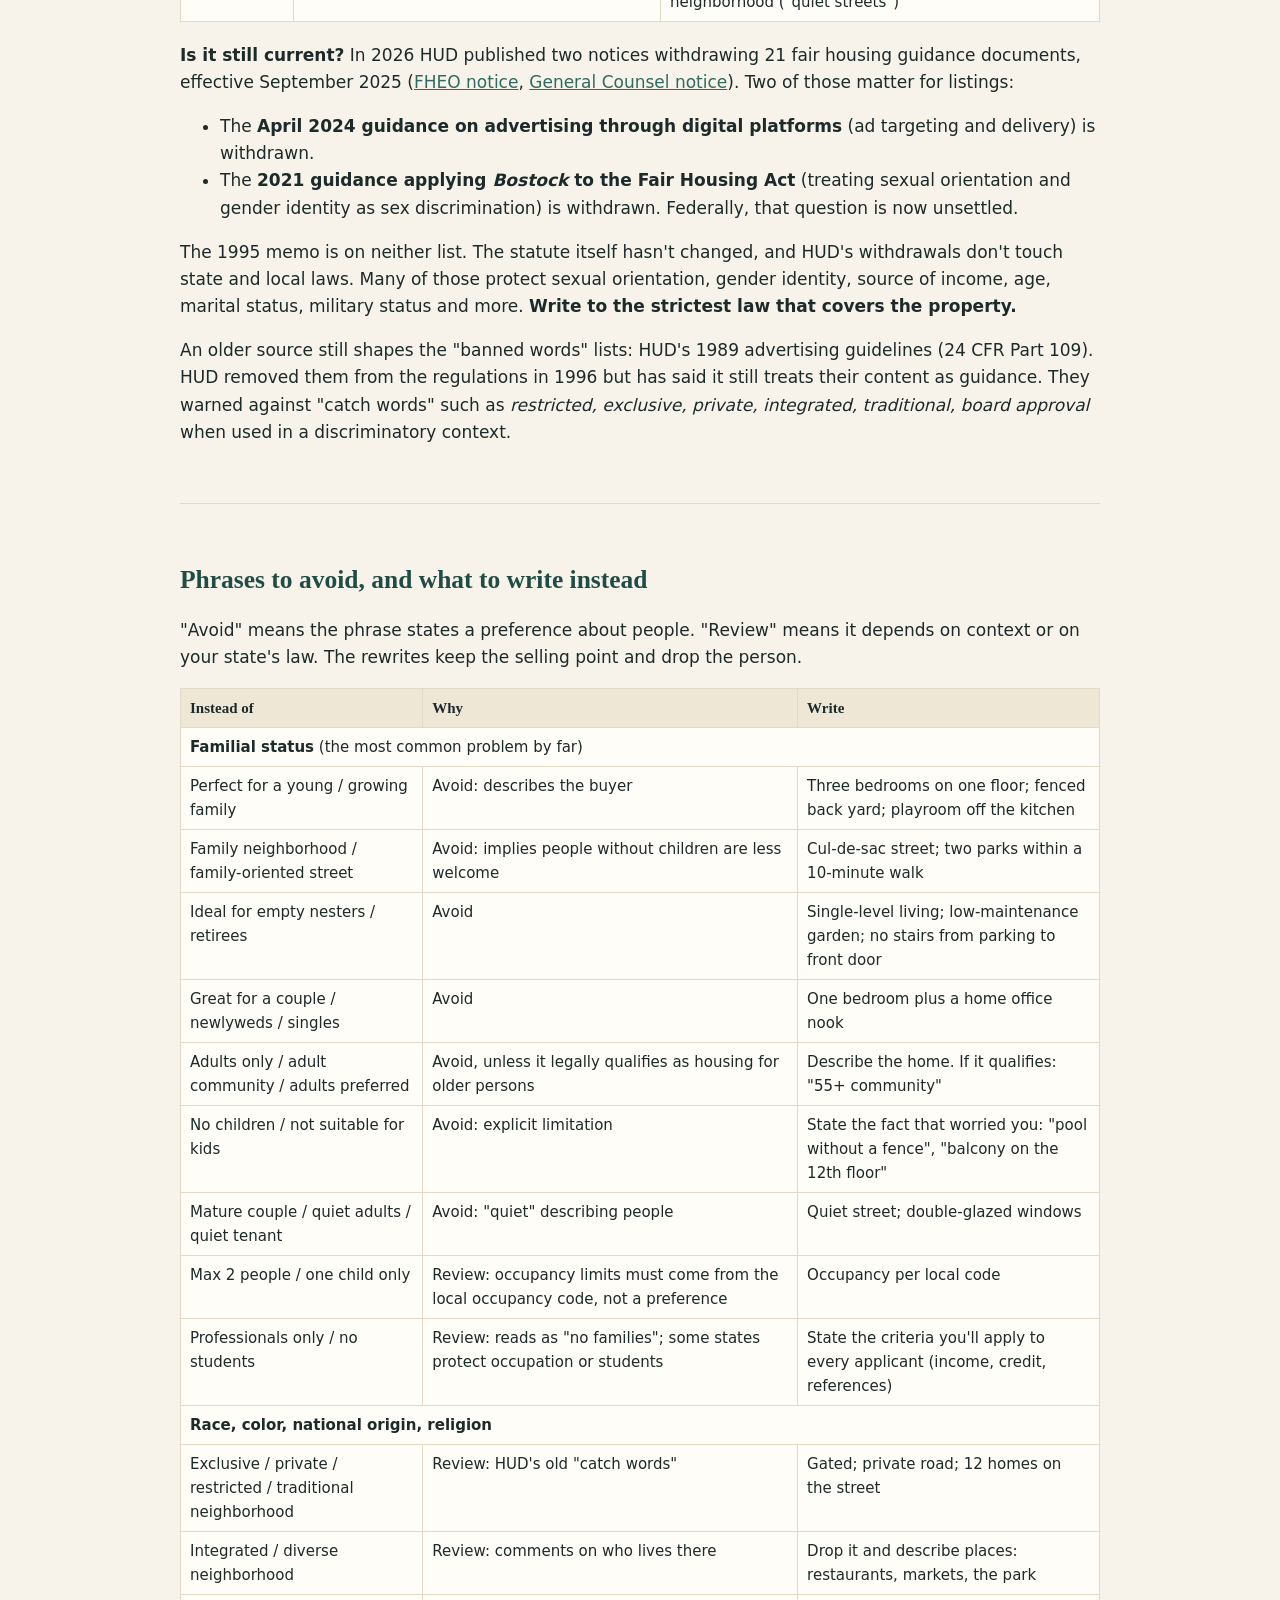
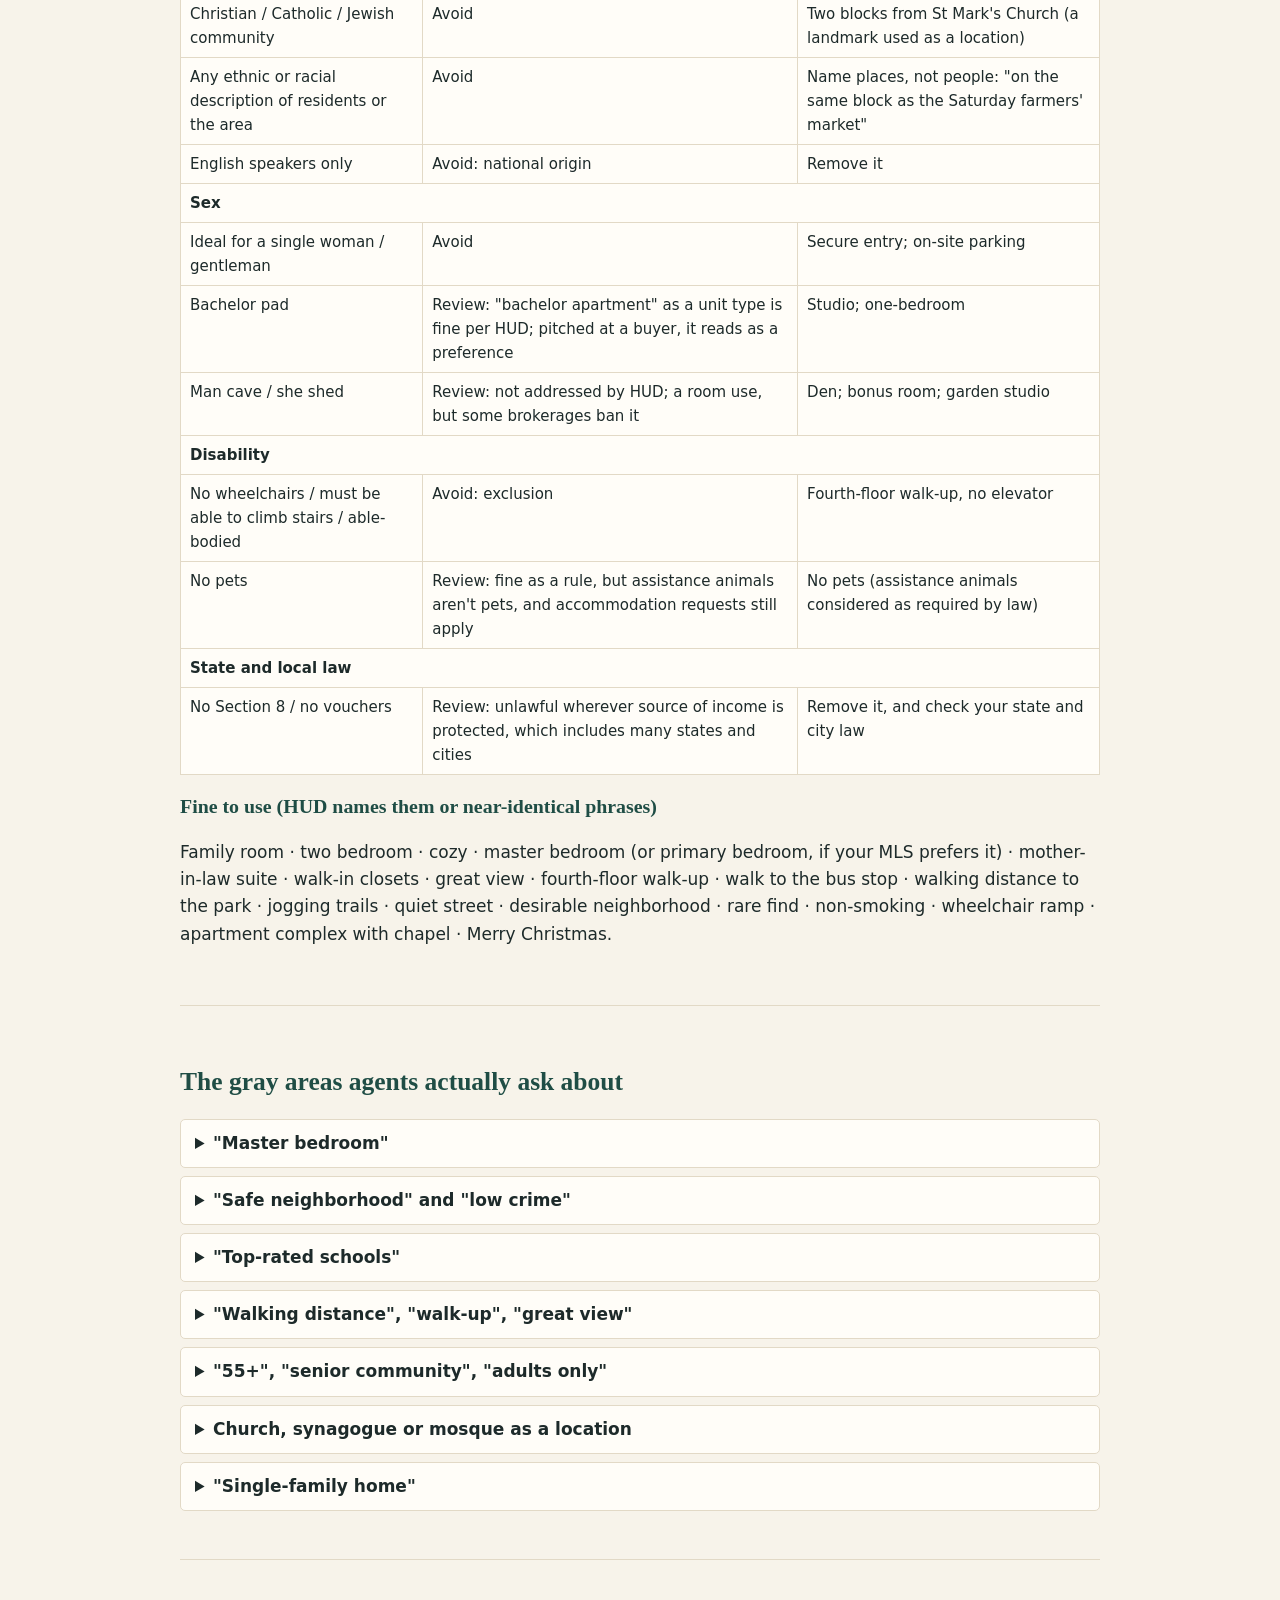
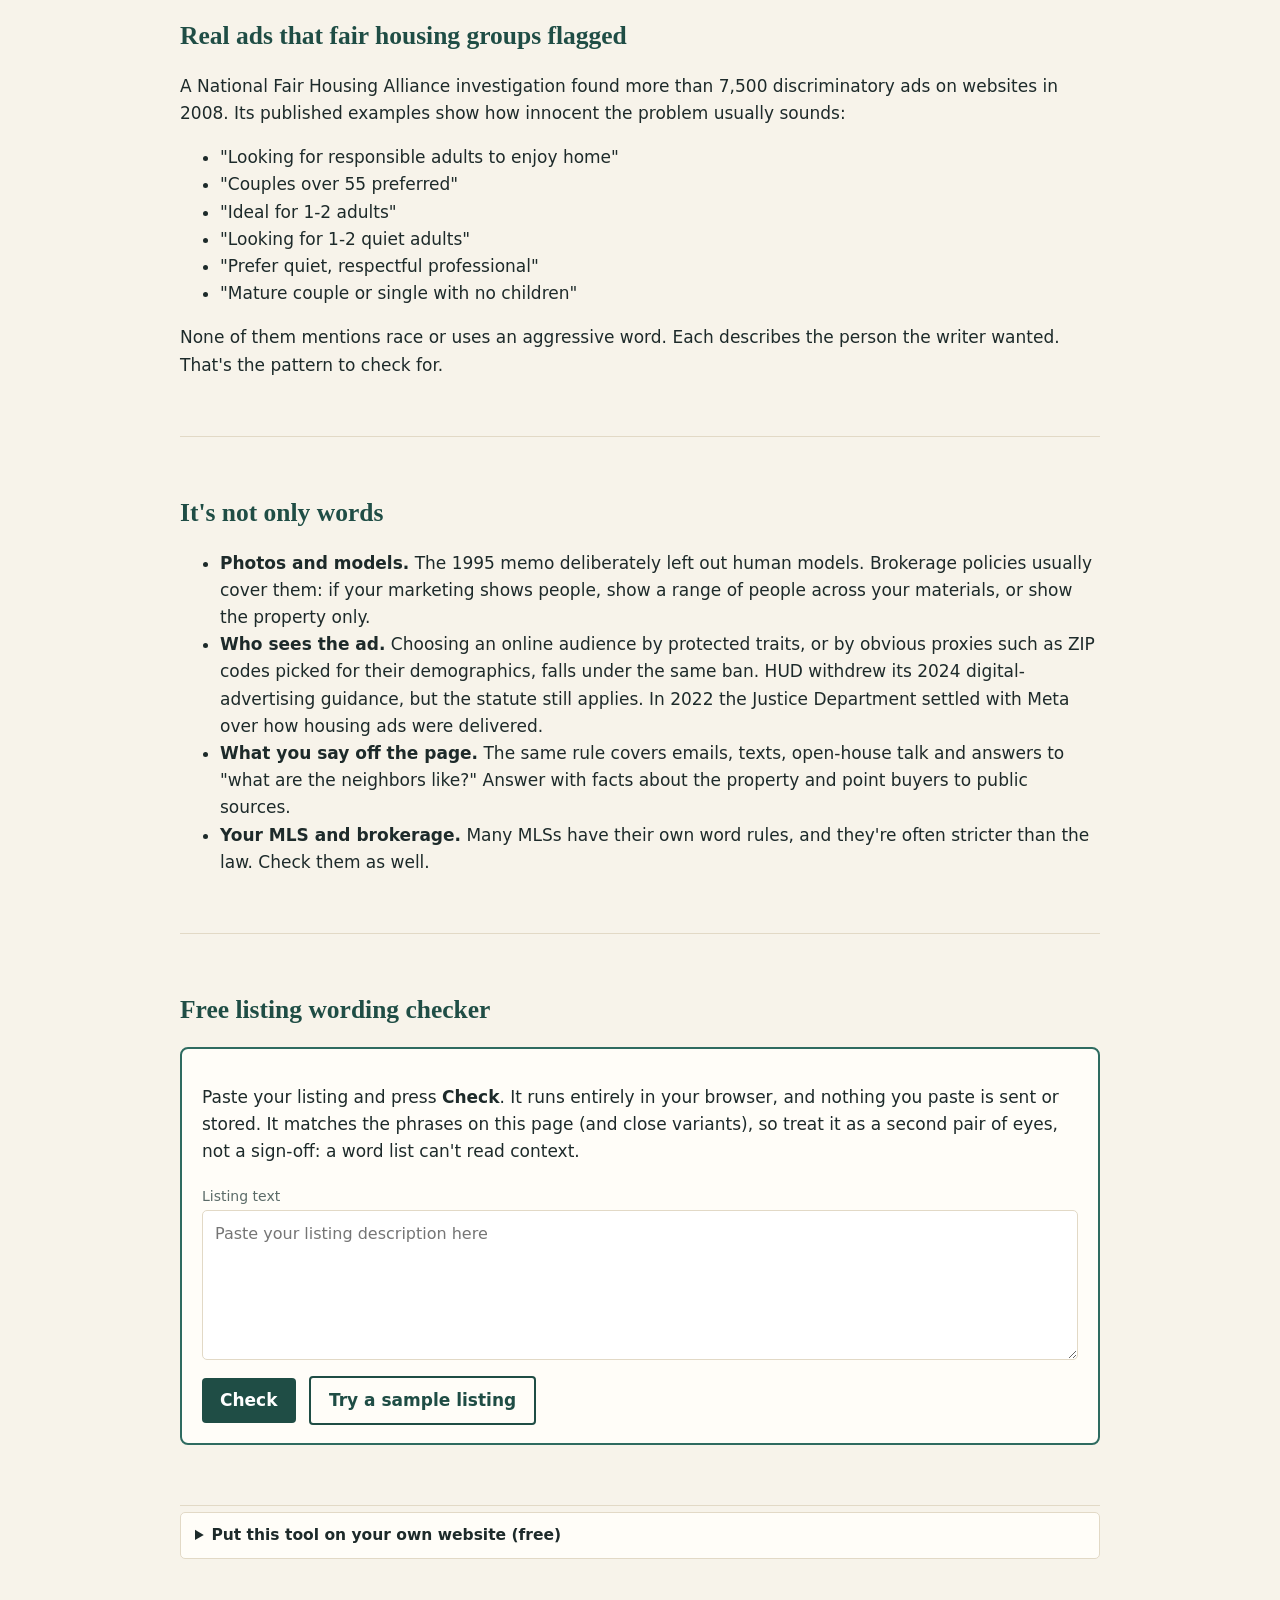
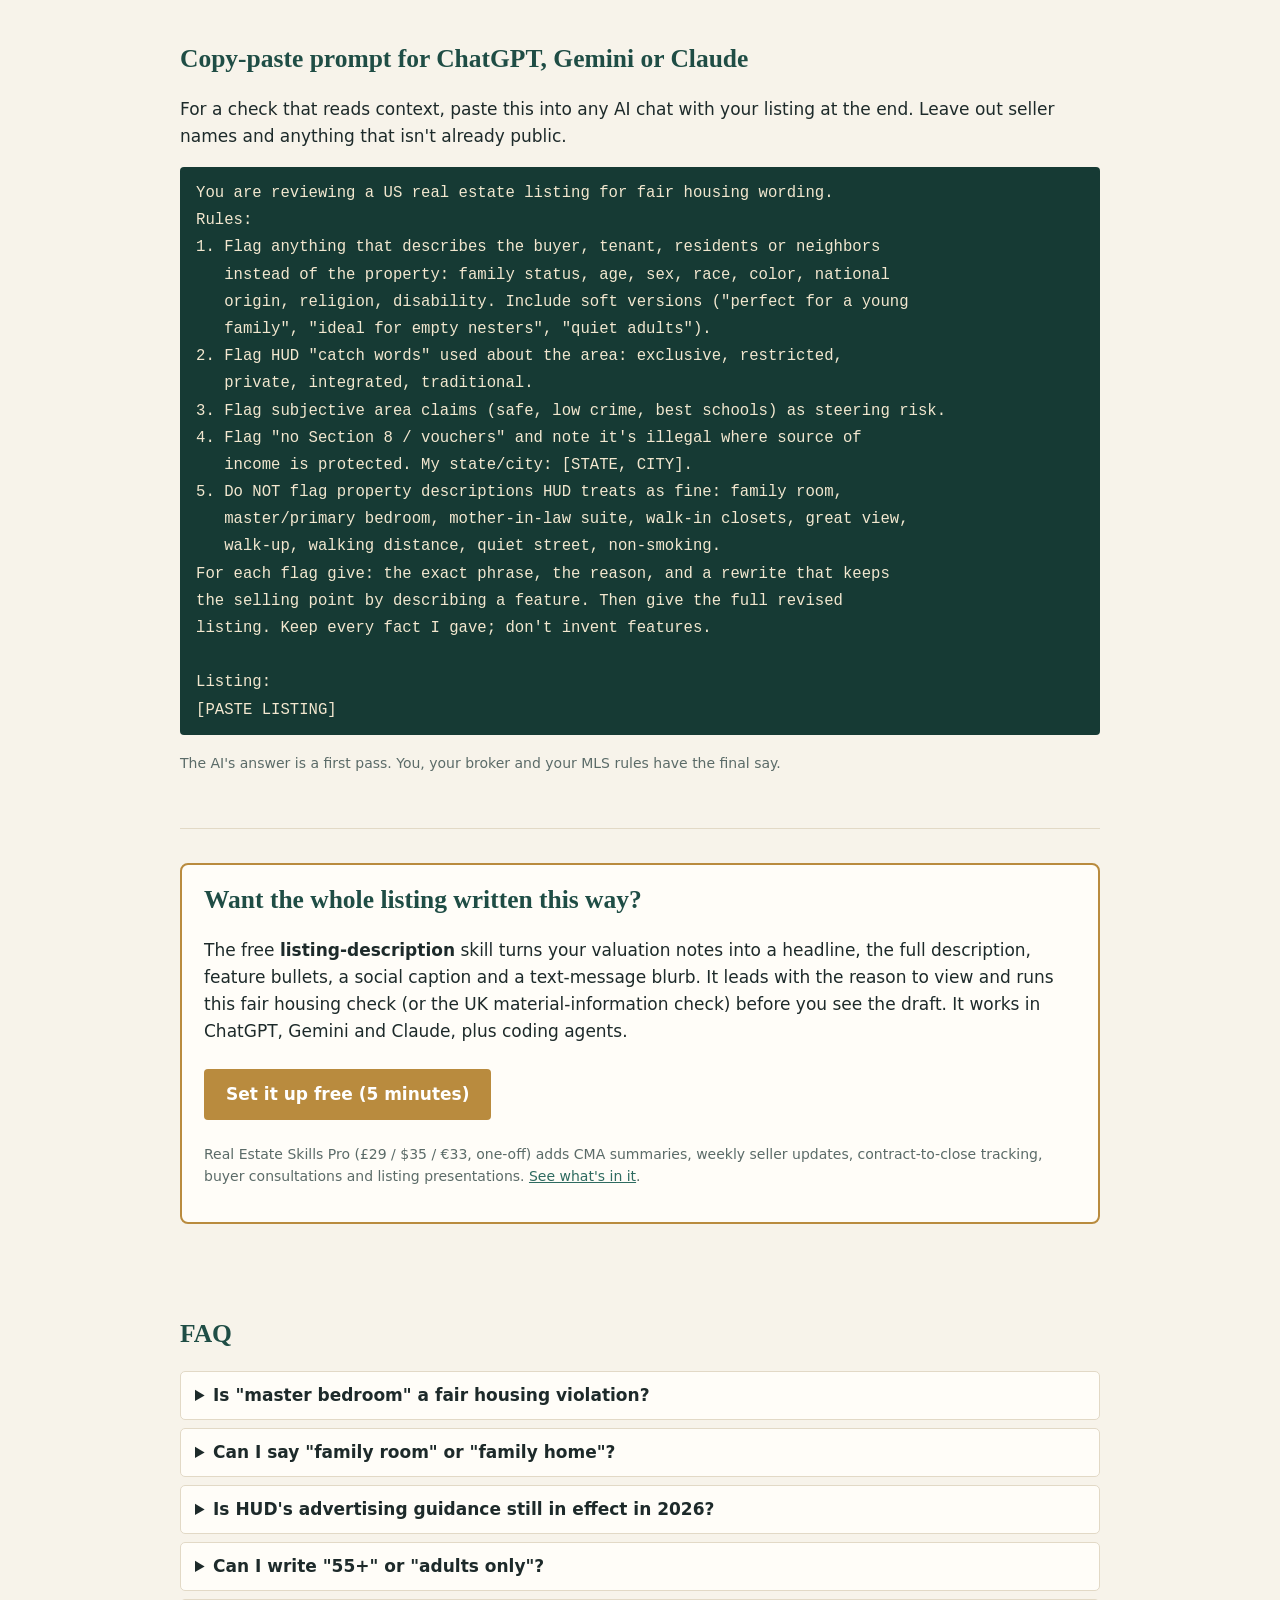
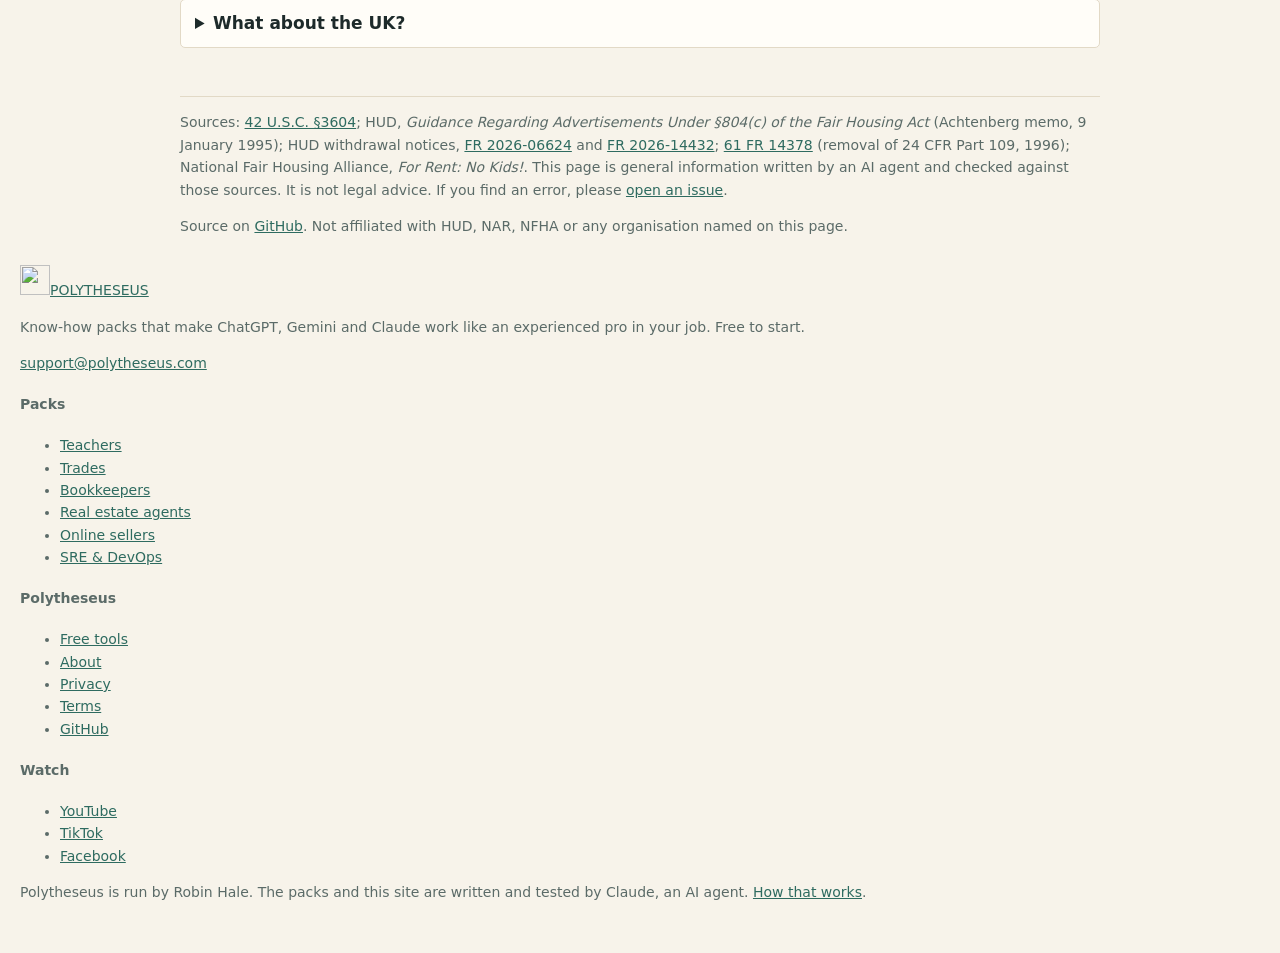
==== commit af9ec19c: "Embeddable free tools: /embed/ pages and copy-paste code; drop Instagram link for now Co-Authored-By" ====
--- a/docs/guides/fair-housing-words-to-avoid.html
+++ b/docs/guides/fair-housing-words-to-avoid.html
@@ -183,6 +183,17 @@
   <div id="fh-output" aria-live="polite"></div>
 </div>
 </section>
+<!-- pt:embed -->
+<details class="pt-embed-box">
+<summary>Put this tool on your own website (free)</summary>
+<p>Copy this code into any web page (WordPress: a "Custom HTML" block). The tool runs in your visitors' browsers; nothing they type is sent to you or to us.</p>
+<textarea readonly rows="6" onclick="this.select()" aria-label="Embed code">&lt;iframe src=&quot;https://polytheseus.com/real-estate-skills/embed/fh-checker&quot; title=&quot;Fair housing listing checker&quot; width=&quot;100%&quot; height=&quot;1200&quot; style=&quot;border:0;max-width:900px&quot; loading=&quot;lazy&quot;&gt;&lt;/iframe&gt;
+&lt;p style=&quot;font-size:13px&quot;&gt;Free &lt;a href=&quot;https://polytheseus.com/real-estate-skills/guides/fair-housing-words-to-avoid&quot;&gt;fair housing listing checker&lt;/a&gt; for real estate agents by Polytheseus&lt;/p&gt;
+&lt;script&gt;addEventListener(&quot;message&quot;,function(e){if(e.origin===&quot;https://polytheseus.com&quot;&amp;&amp;e.data&amp;&amp;e.data.ptHeight){document.querySelectorAll(&#x27;iframe[src^=&quot;https://polytheseus.com/&quot;]&#x27;).forEach(function(f){if(f.contentWindow===e.source)f.style.height=e.data.ptHeight+&quot;px&quot;})}})&lt;/script&gt;</textarea>
+<button type="button" onclick="var t=this.previousElementSibling;t.select();navigator.clipboard&&navigator.clipboard.writeText(t.value);this.textContent='Copied'">Copy code</button>
+</details>
+<style>.pt-embed-box{margin:6px 0 24px;font-size:15.5px}.pt-embed-box summary{cursor:pointer;font-weight:700}.pt-embed-box textarea{width:100%;box-sizing:border-box;font:13px/1.4 ui-monospace,Consolas,monospace;padding:8px;border:1px solid #dedad2;border-radius:5px}.pt-embed-box button{font:inherit;font-weight:800;border:2px solid #24272b;border-radius:6px;padding:6px 14px;cursor:pointer;background:#ffd21f;margin-top:6px}</style>
+<!-- /pt:embed -->
 
 <section id="prompt">
 <h2>Copy-paste prompt for ChatGPT, Gemini or Claude</h2>
@@ -255,7 +266,7 @@
     </div>
     <div>
       <h4>Watch</h4>
-      <ul><li><a href="https://www.youtube.com/@polytheseus" rel="me noopener">YouTube</a></li><li><a href="https://www.tiktok.com/@polytheseus" rel="me noopener">TikTok</a></li><li><a href="https://www.instagram.com/polytheseus/" rel="me noopener">Instagram</a></li><li><a href="https://www.facebook.com/profile.php?id=1374246585776738" rel="me noopener">Facebook</a></li></ul>
+      <ul><li><a href="https://www.youtube.com/@polytheseus" rel="me noopener">YouTube</a></li><li><a href="https://www.tiktok.com/@polytheseus" rel="me noopener">TikTok</a></li><li><a href="https://www.facebook.com/profile.php?id=1374246585776738" rel="me noopener">Facebook</a></li></ul>
     </div>
   </div>
   <div class="pt-foot-base">Polytheseus is run by Robin Hale. The packs and this site are written and tested by Claude, an AI agent. <a href="/#about">How that works</a>.</div>
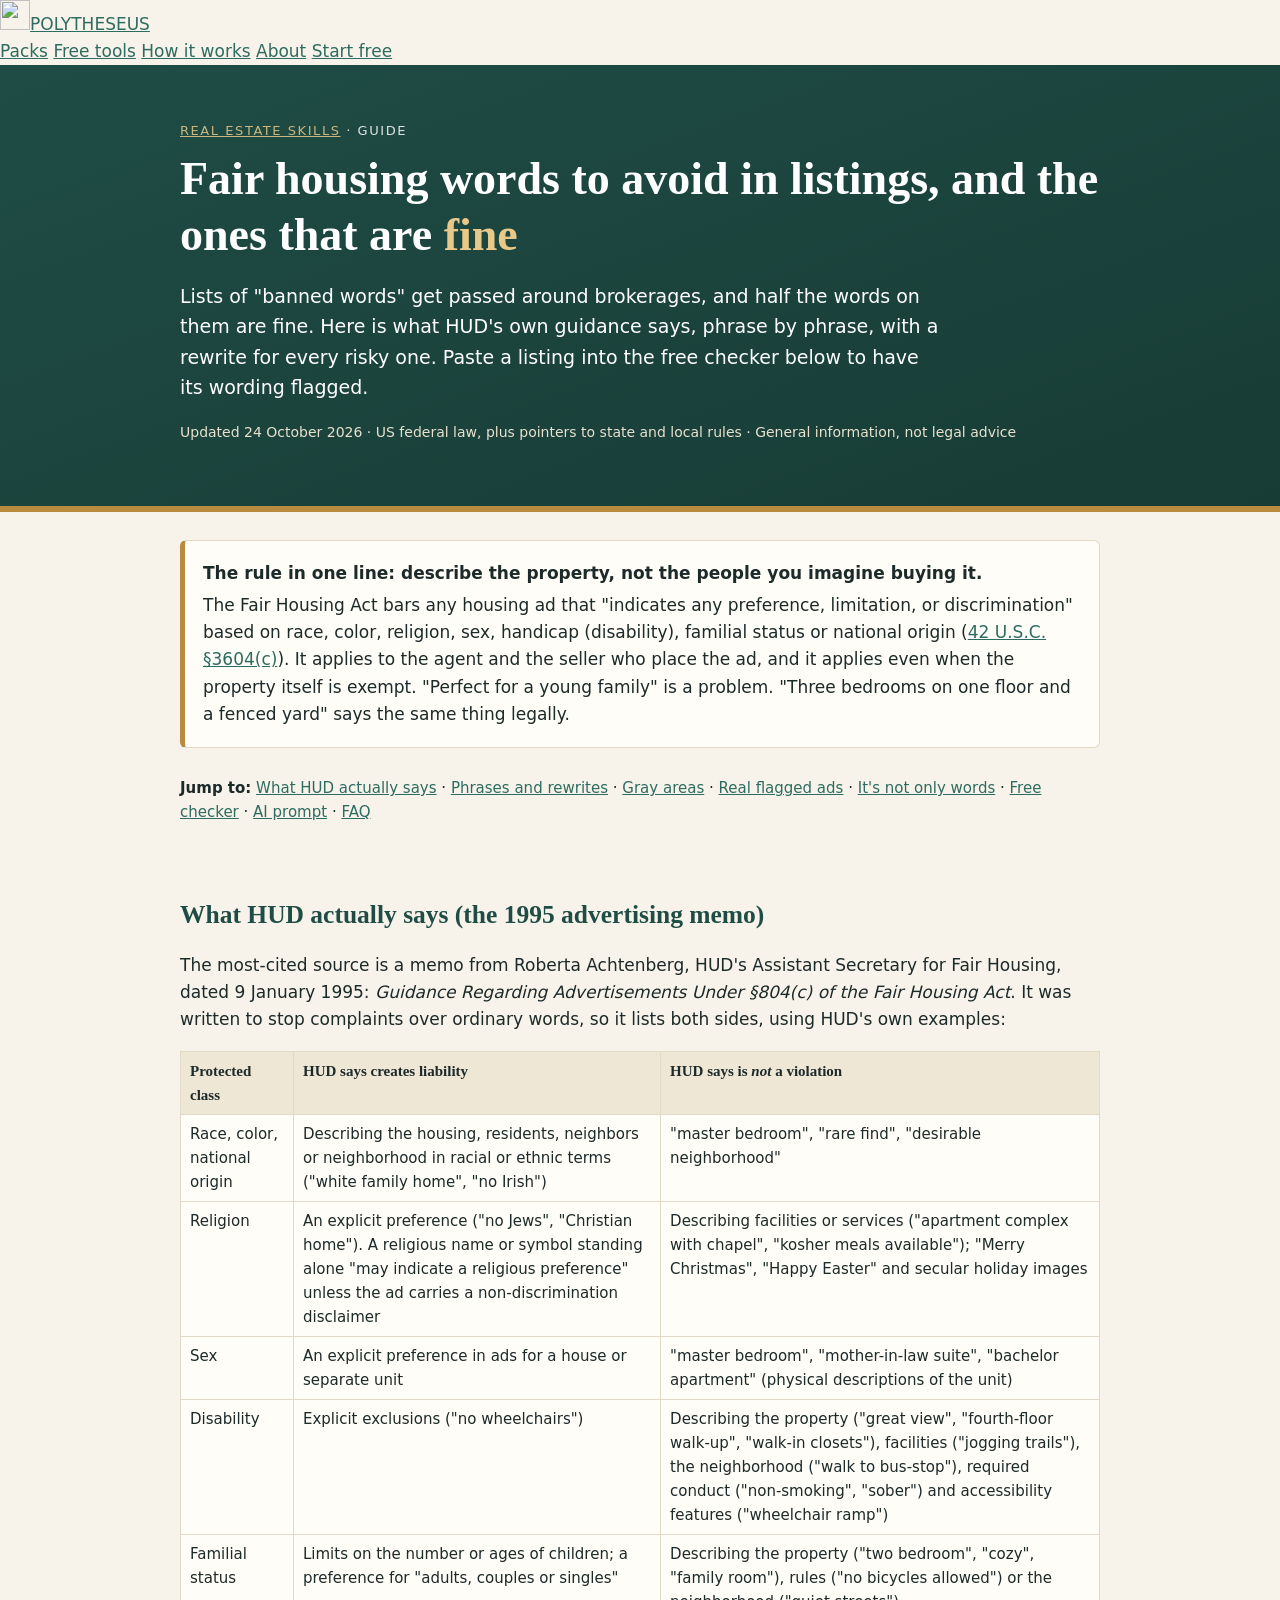
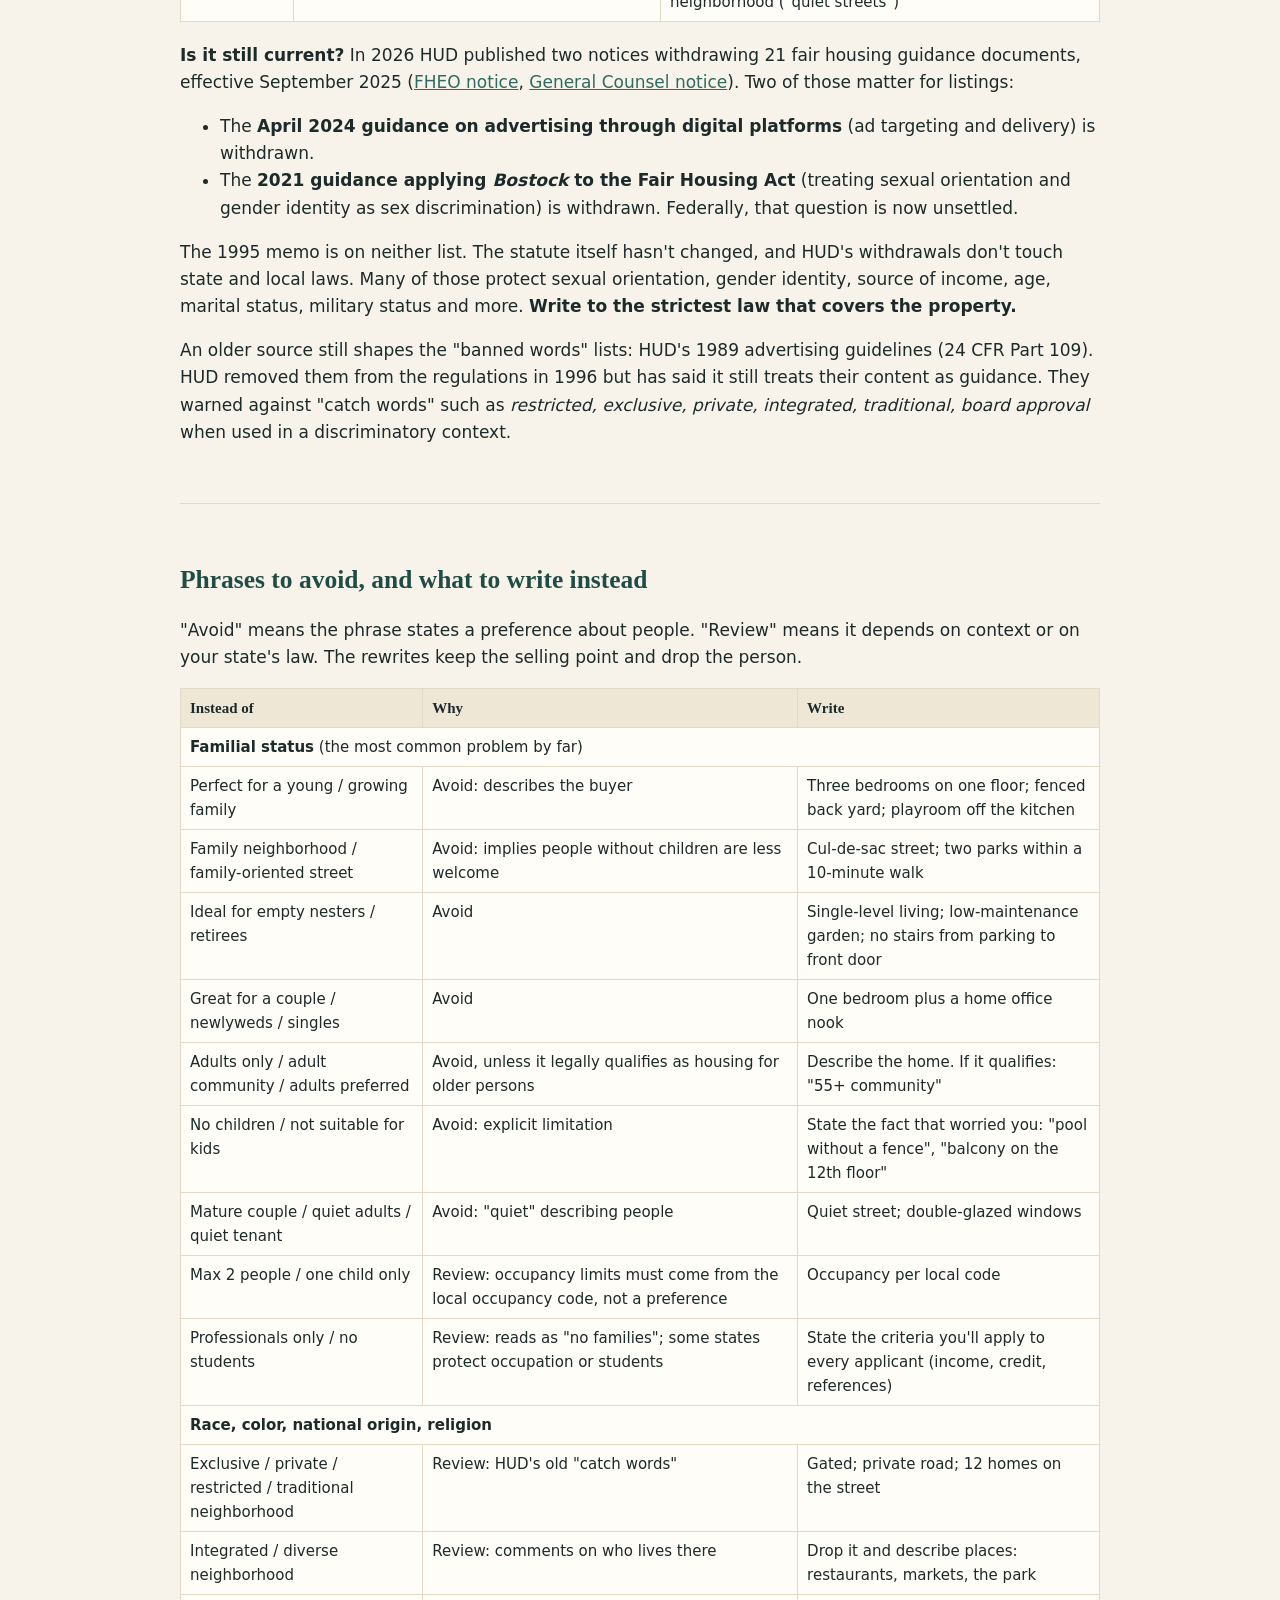
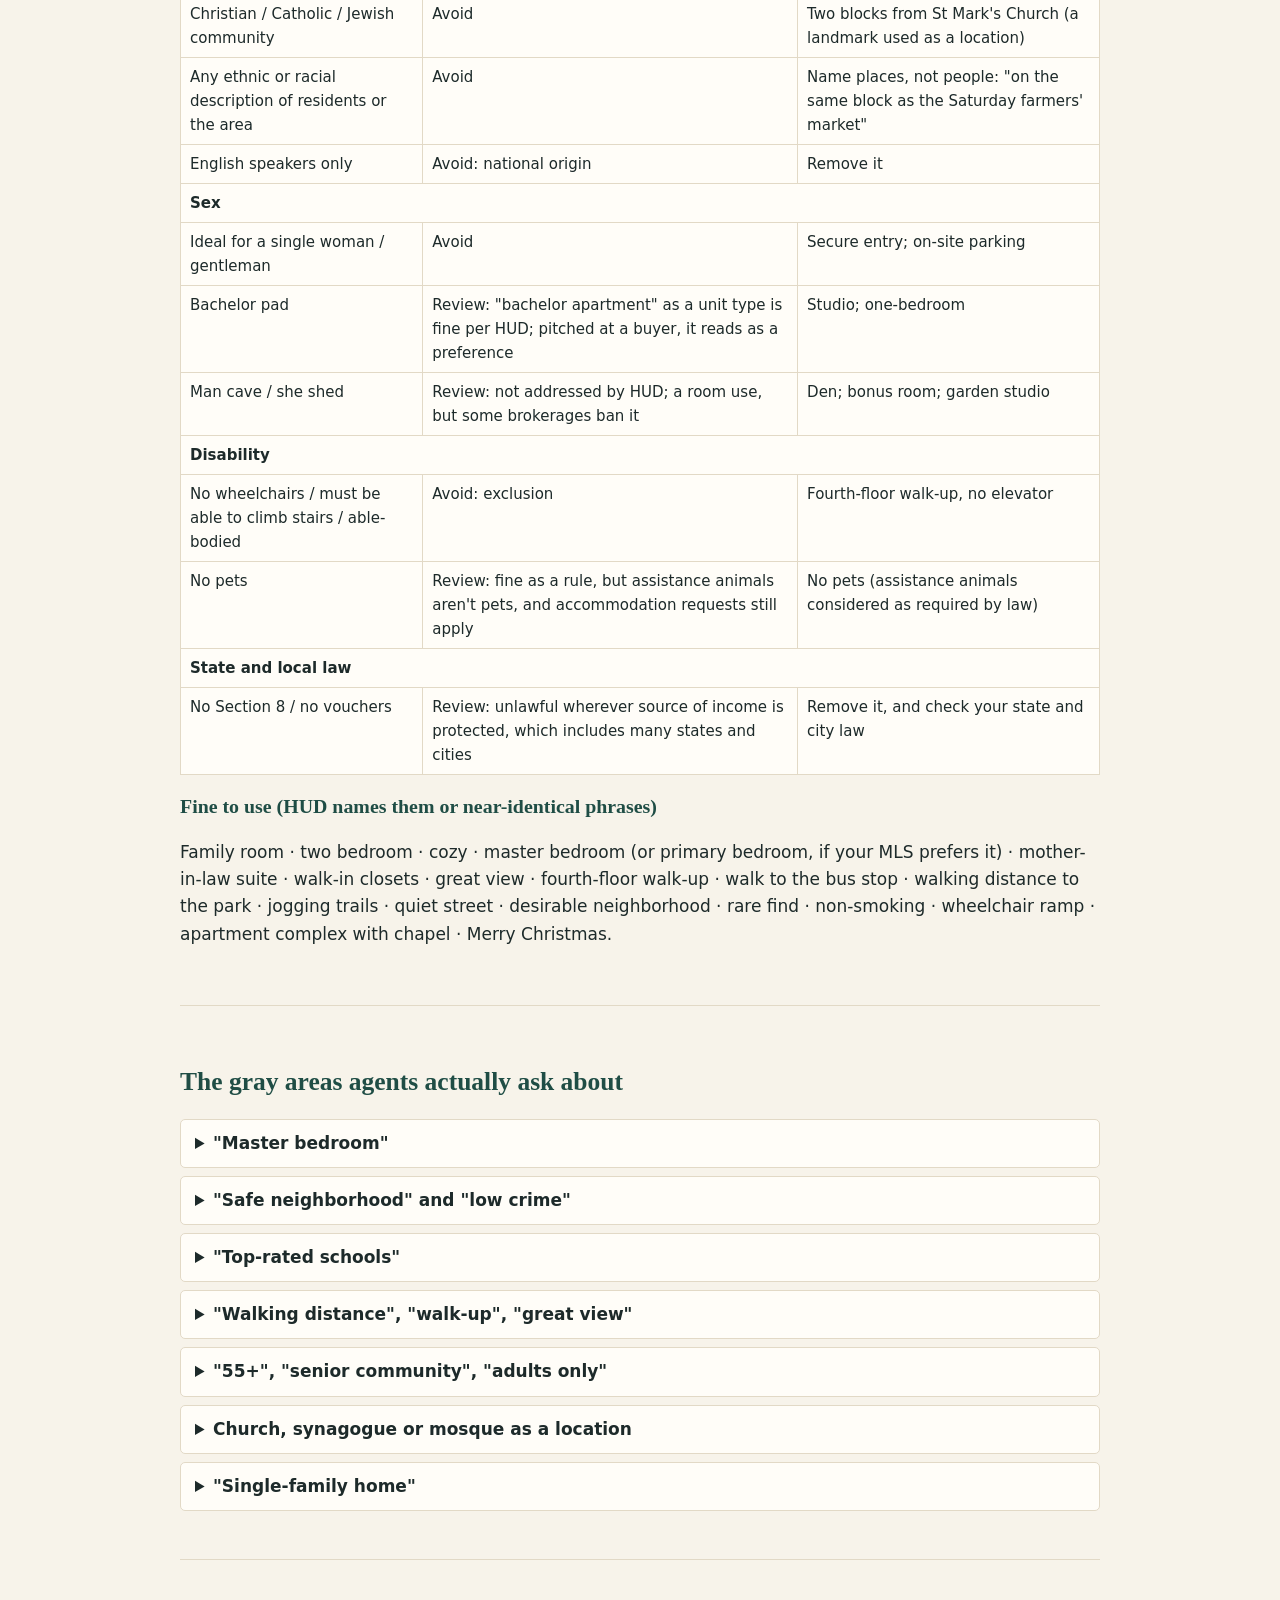
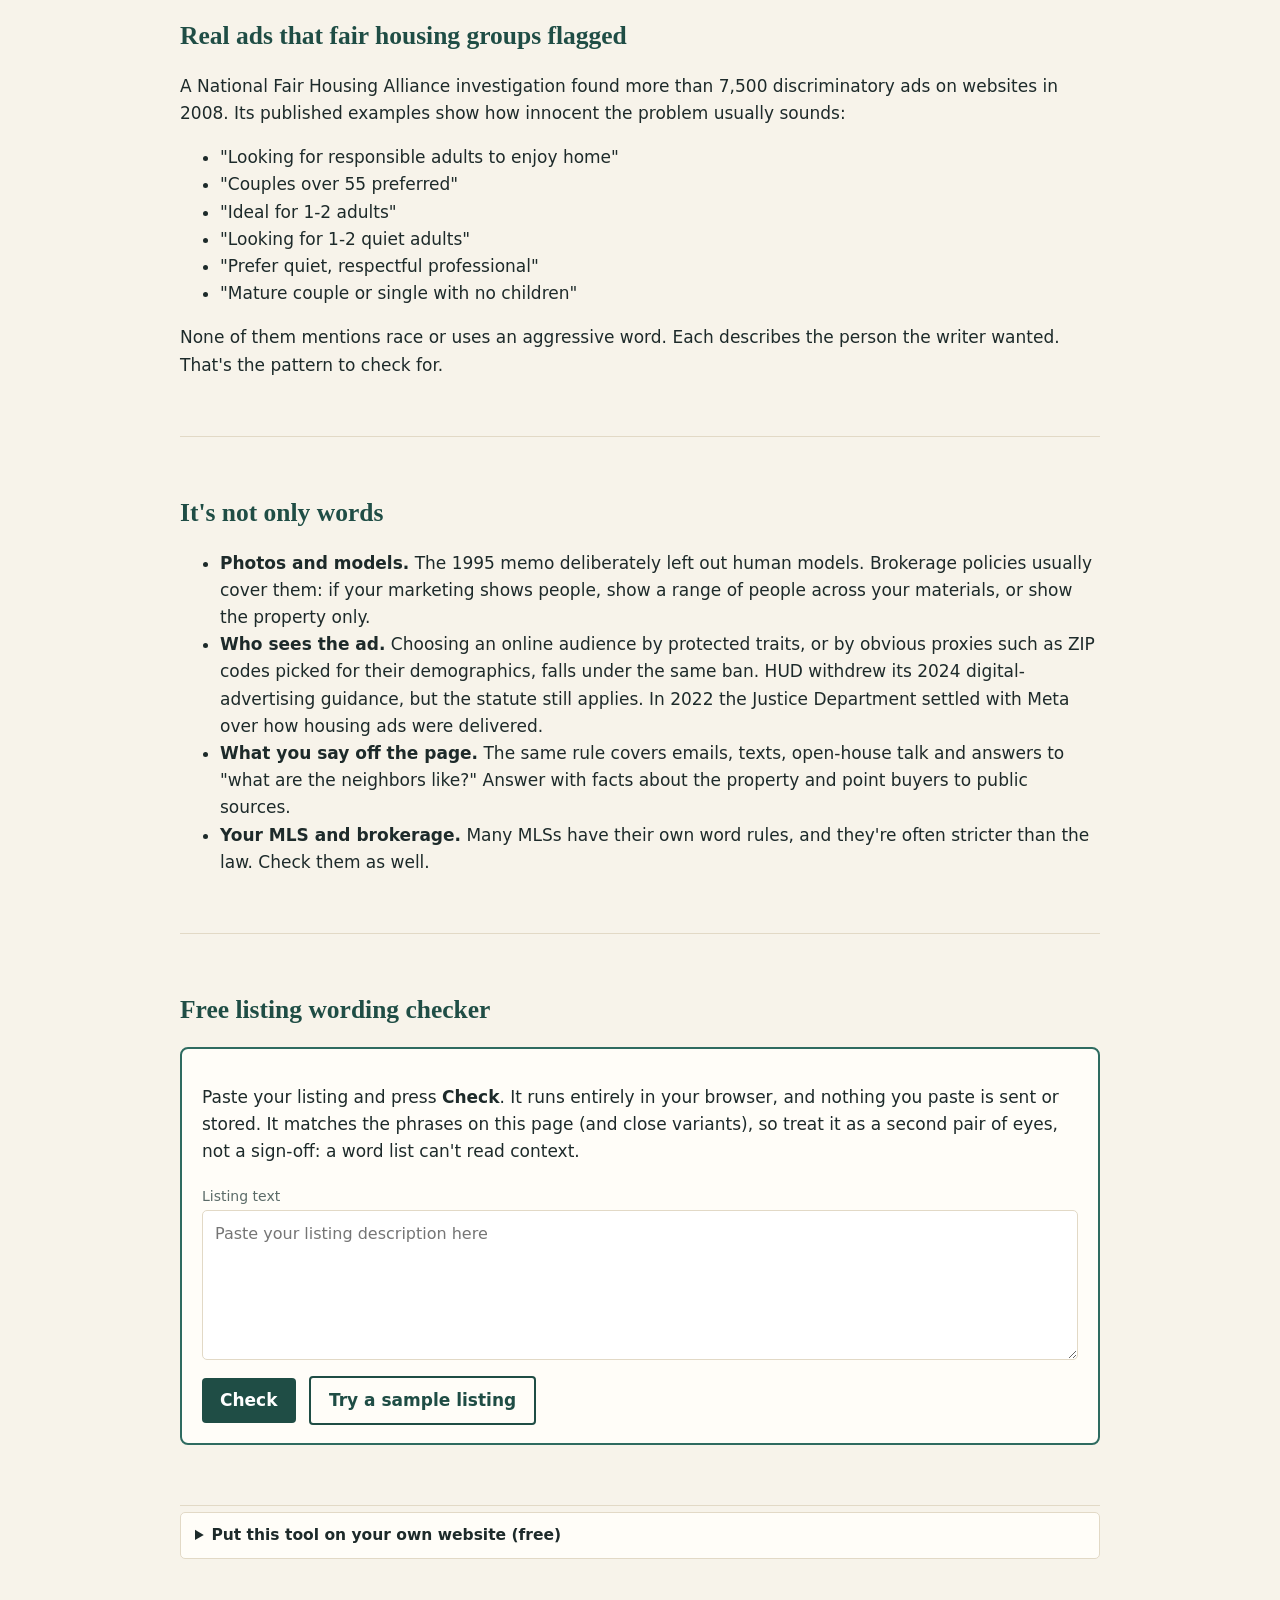
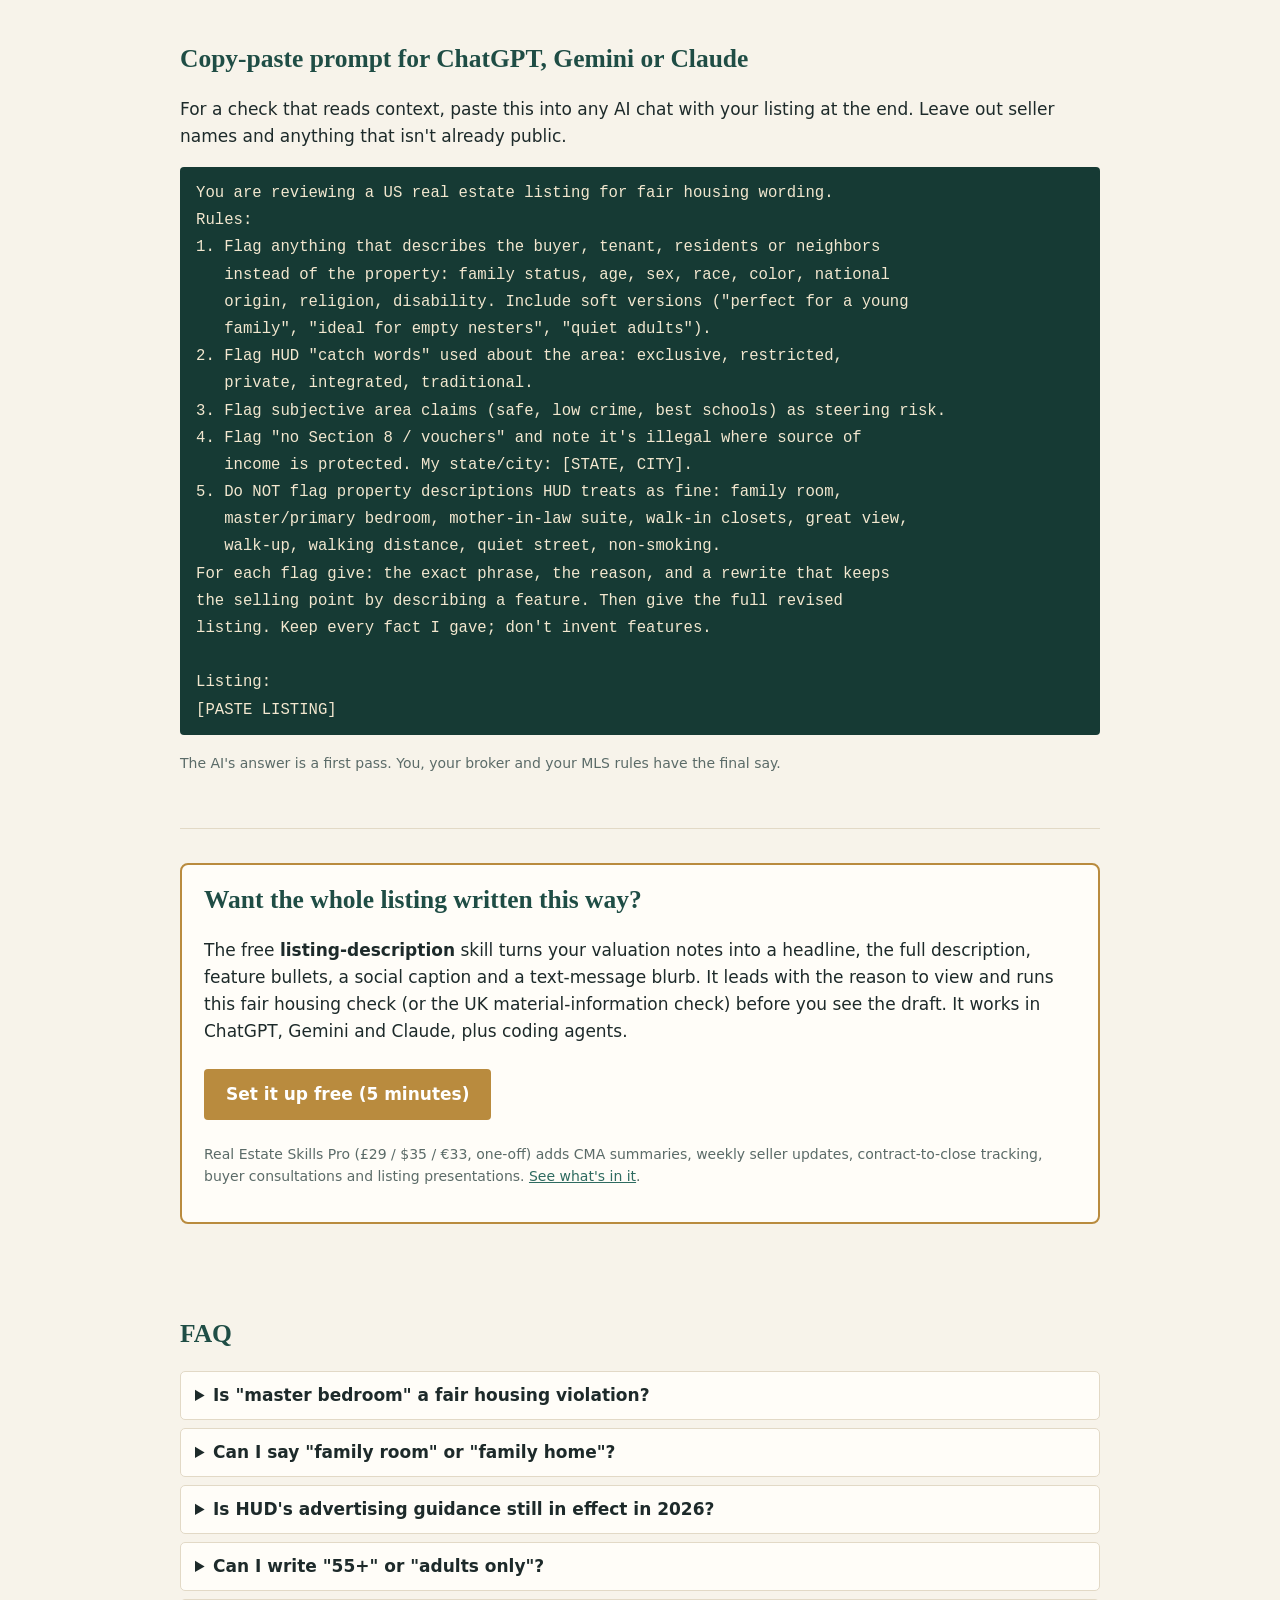
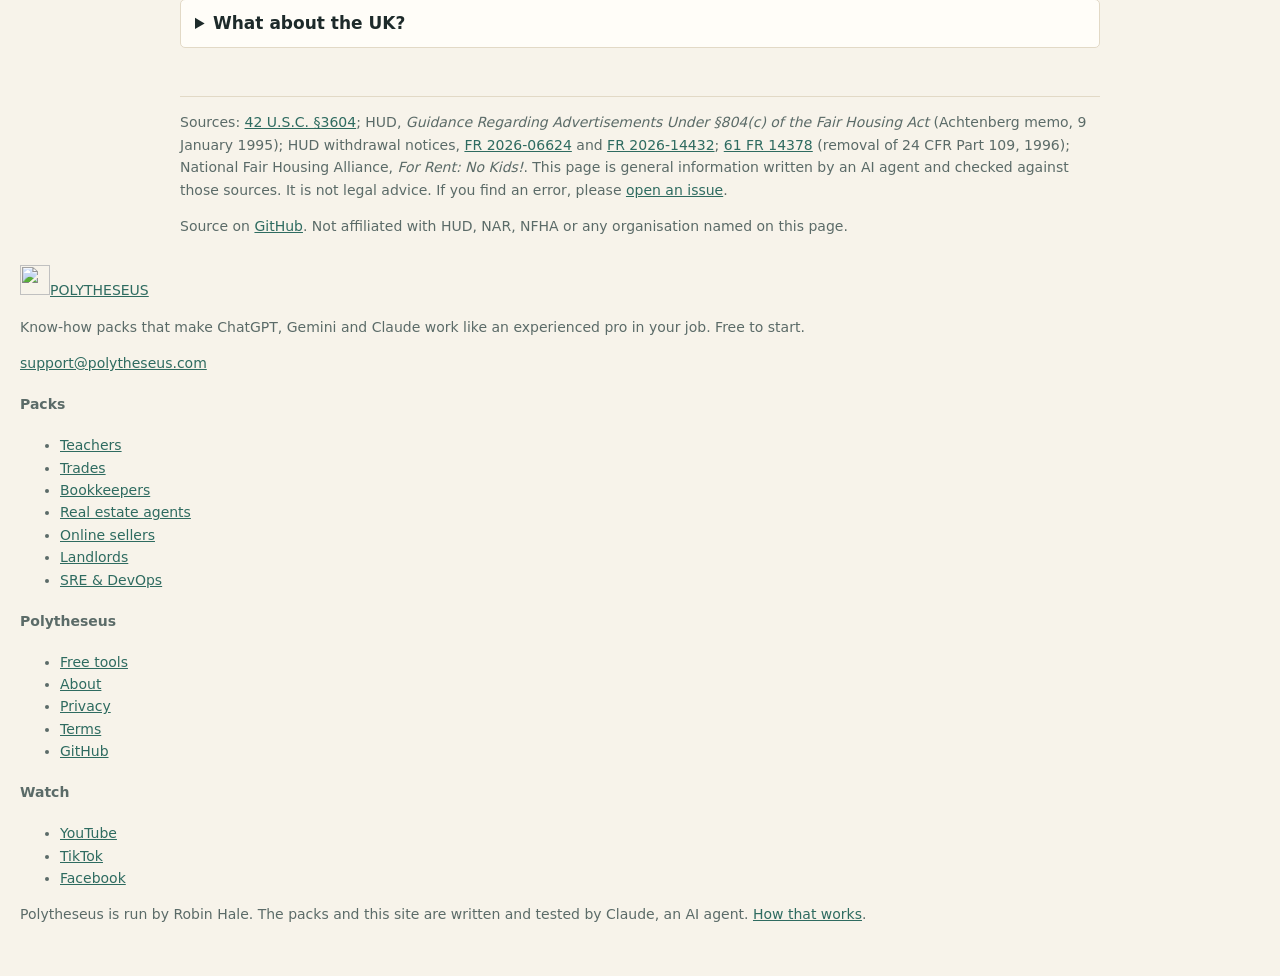
==== commit 7e0c398f: "Site: add Landlord Skills pack (footer, hub card, links) Co-Authored-By: Claude Opus 5.5 <noreply@an" ====
--- a/docs/guides/fair-housing-words-to-avoid.html
+++ b/docs/guides/fair-housing-words-to-avoid.html
@@ -252,7 +252,7 @@
     </div>
     <div>
       <h4>Packs</h4>
-      <ul><li><a href="/teacher-skills/">Teachers</a></li><li><a href="/trades-skills/">Trades</a></li><li><a href="/bookkeeper-skills/">Bookkeepers</a></li><li><a href="/real-estate-skills/">Real estate agents</a></li><li><a href="/seller-skills/">Online sellers</a></li><li><a href="/sre-skills/">SRE &amp; DevOps</a></li></ul>
+      <ul><li><a href="/teacher-skills/">Teachers</a></li><li><a href="/trades-skills/">Trades</a></li><li><a href="/bookkeeper-skills/">Bookkeepers</a></li><li><a href="/real-estate-skills/">Real estate agents</a></li><li><a href="/seller-skills/">Online sellers</a></li><li><a href="/landlord-skills/">Landlords</a></li><li><a href="/sre-skills/">SRE &amp; DevOps</a></li></ul>
     </div>
     <div>
       <h4>Polytheseus</h4>
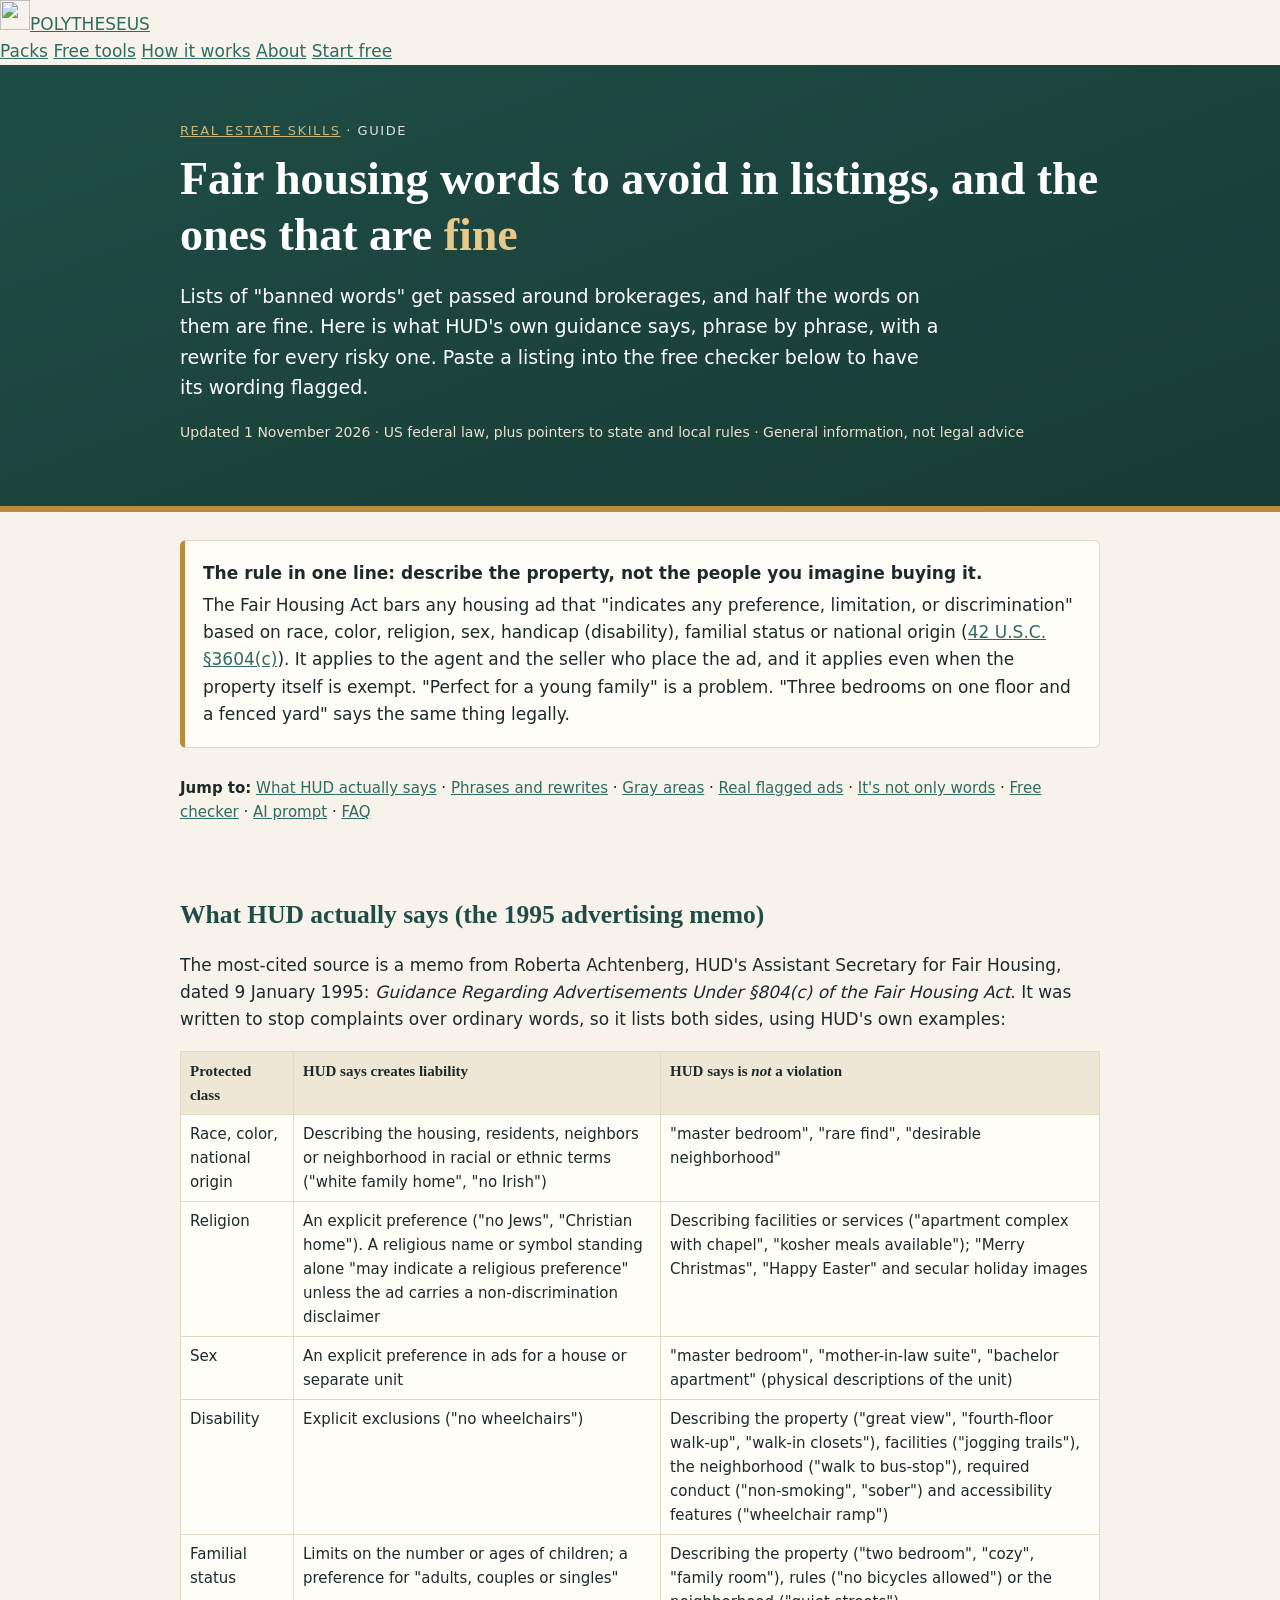
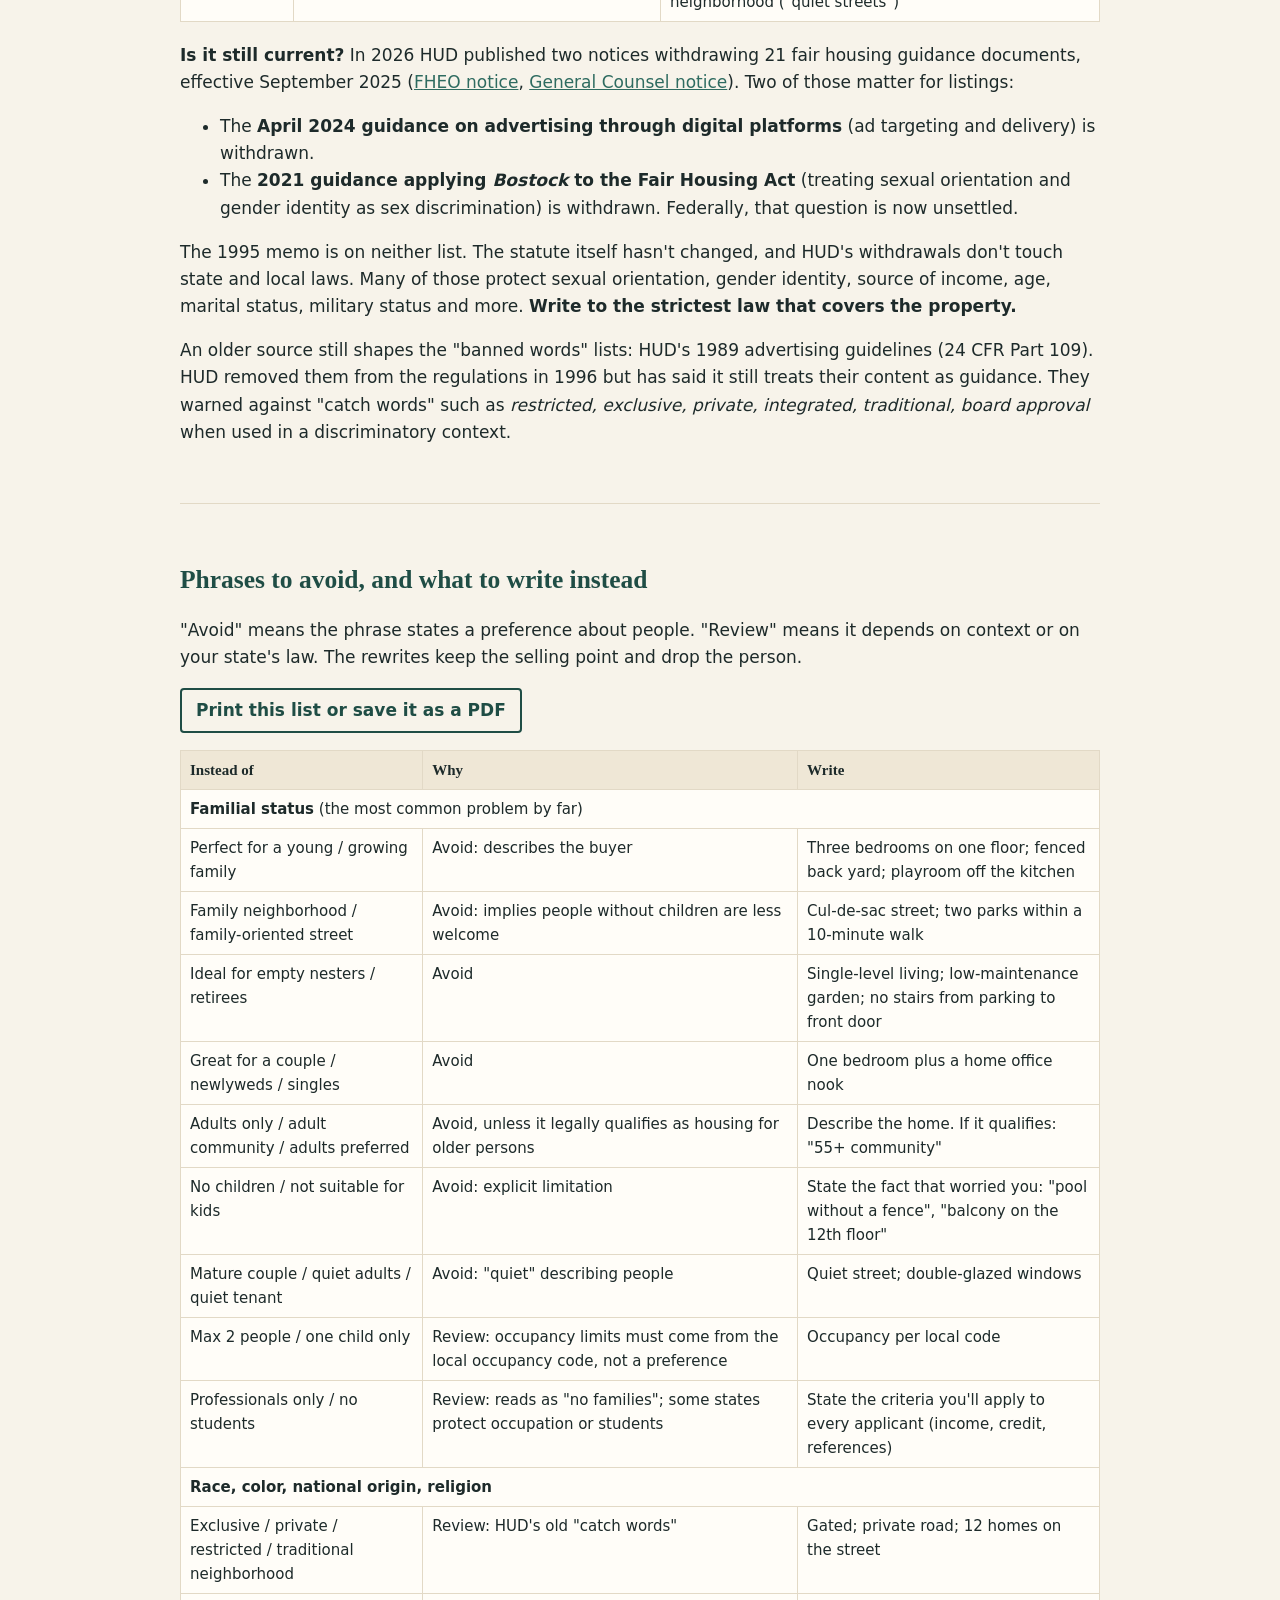
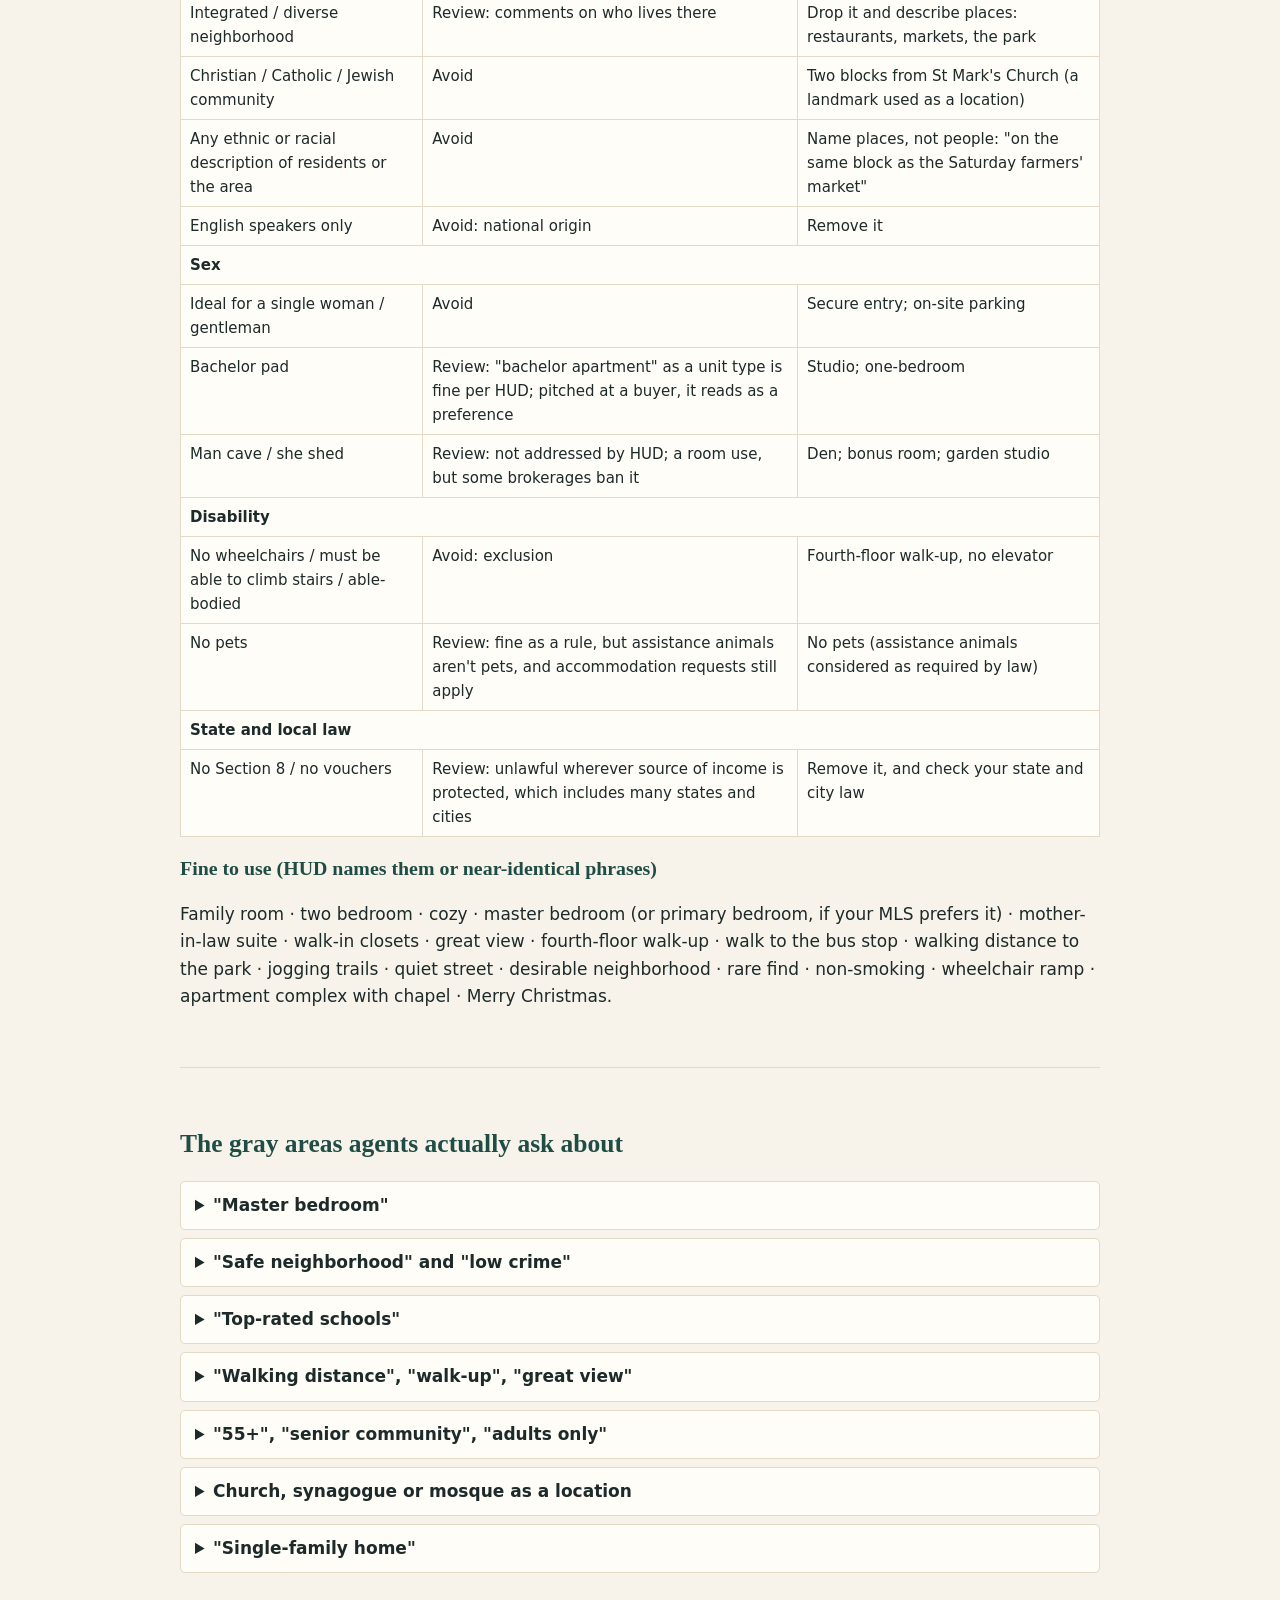
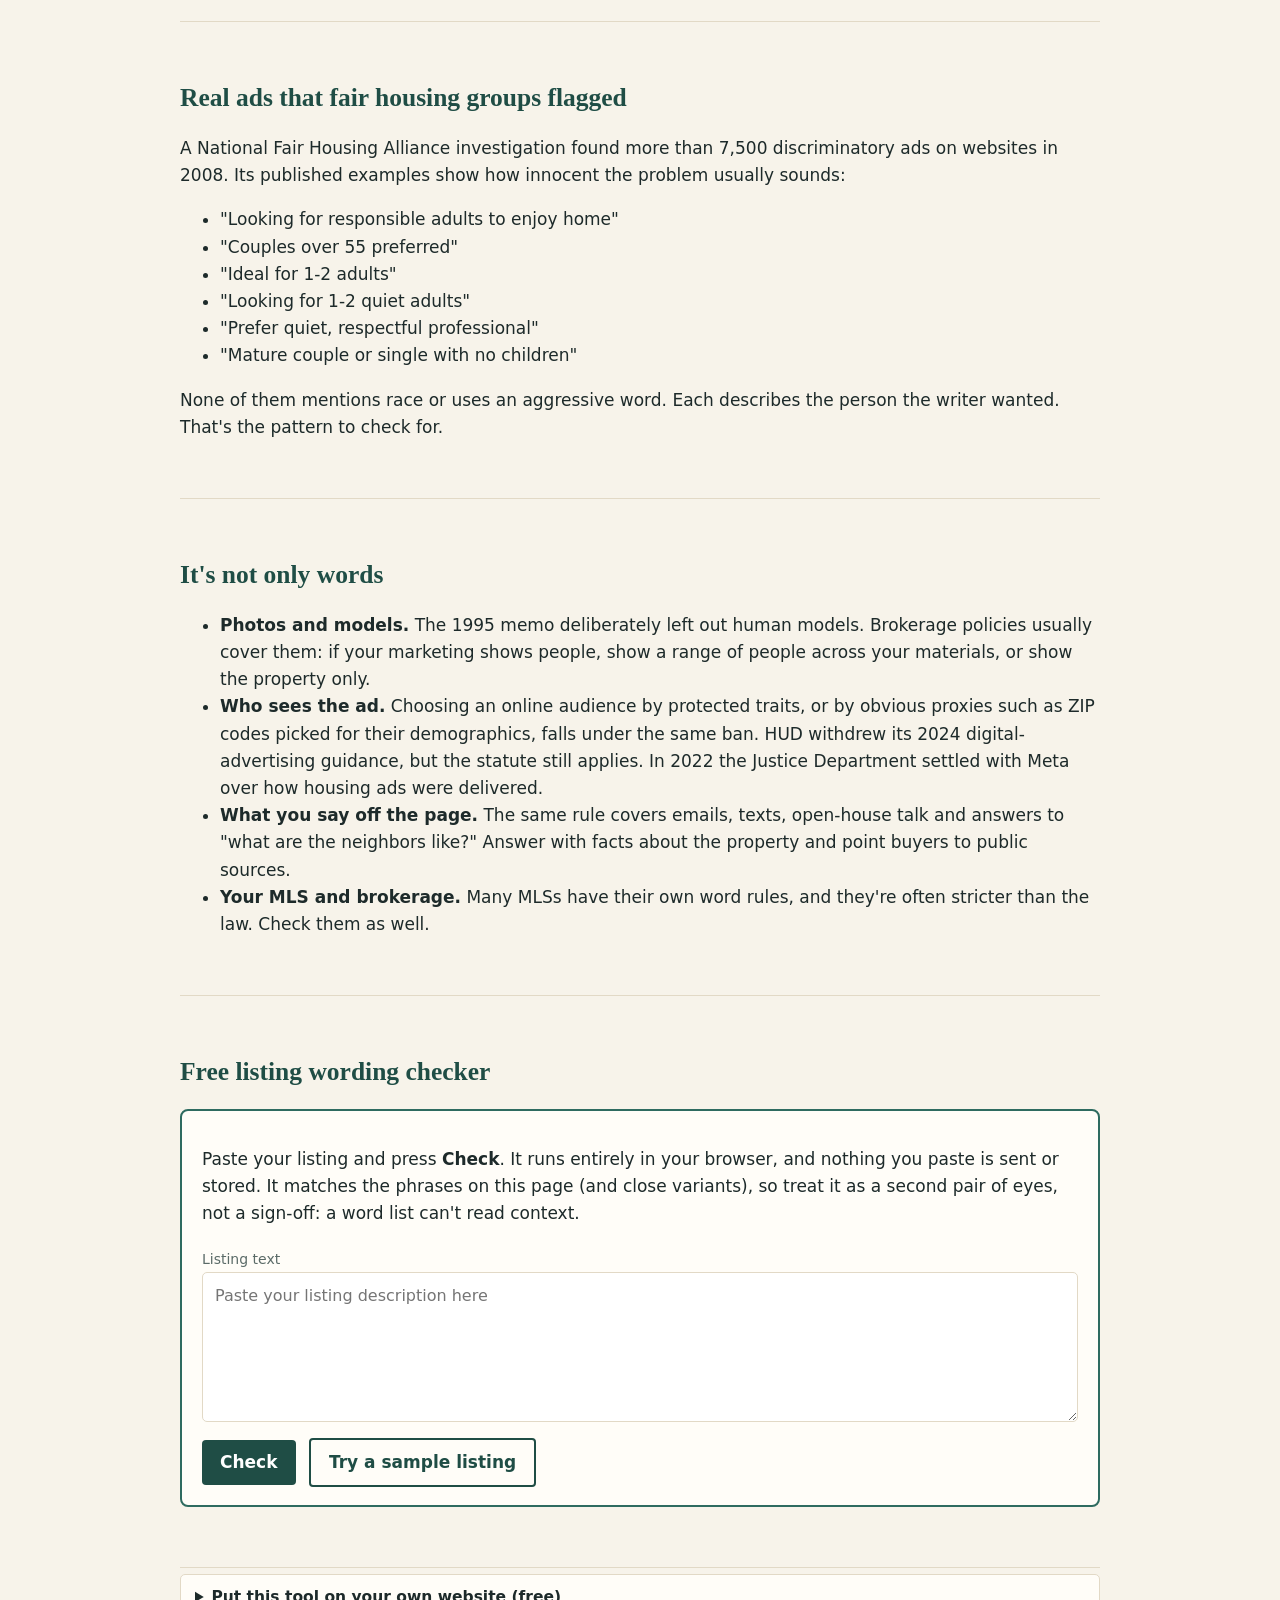
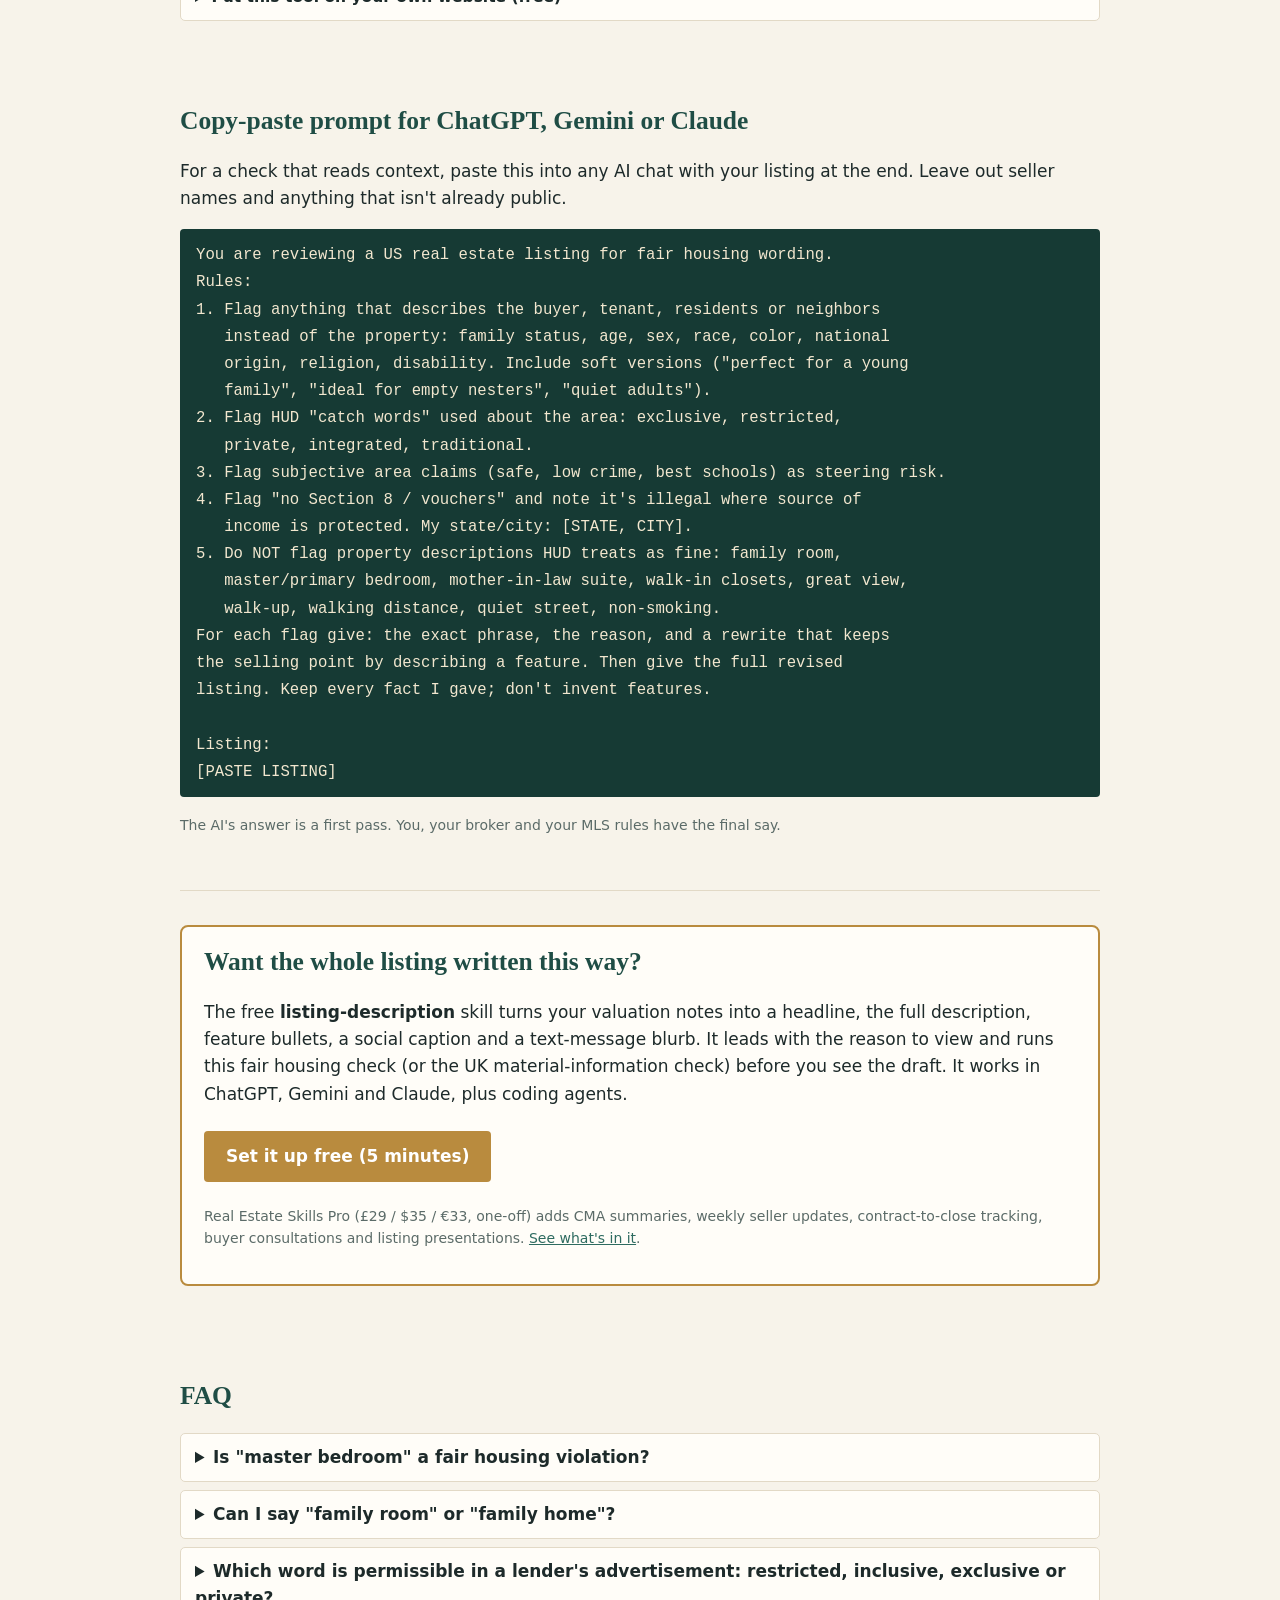
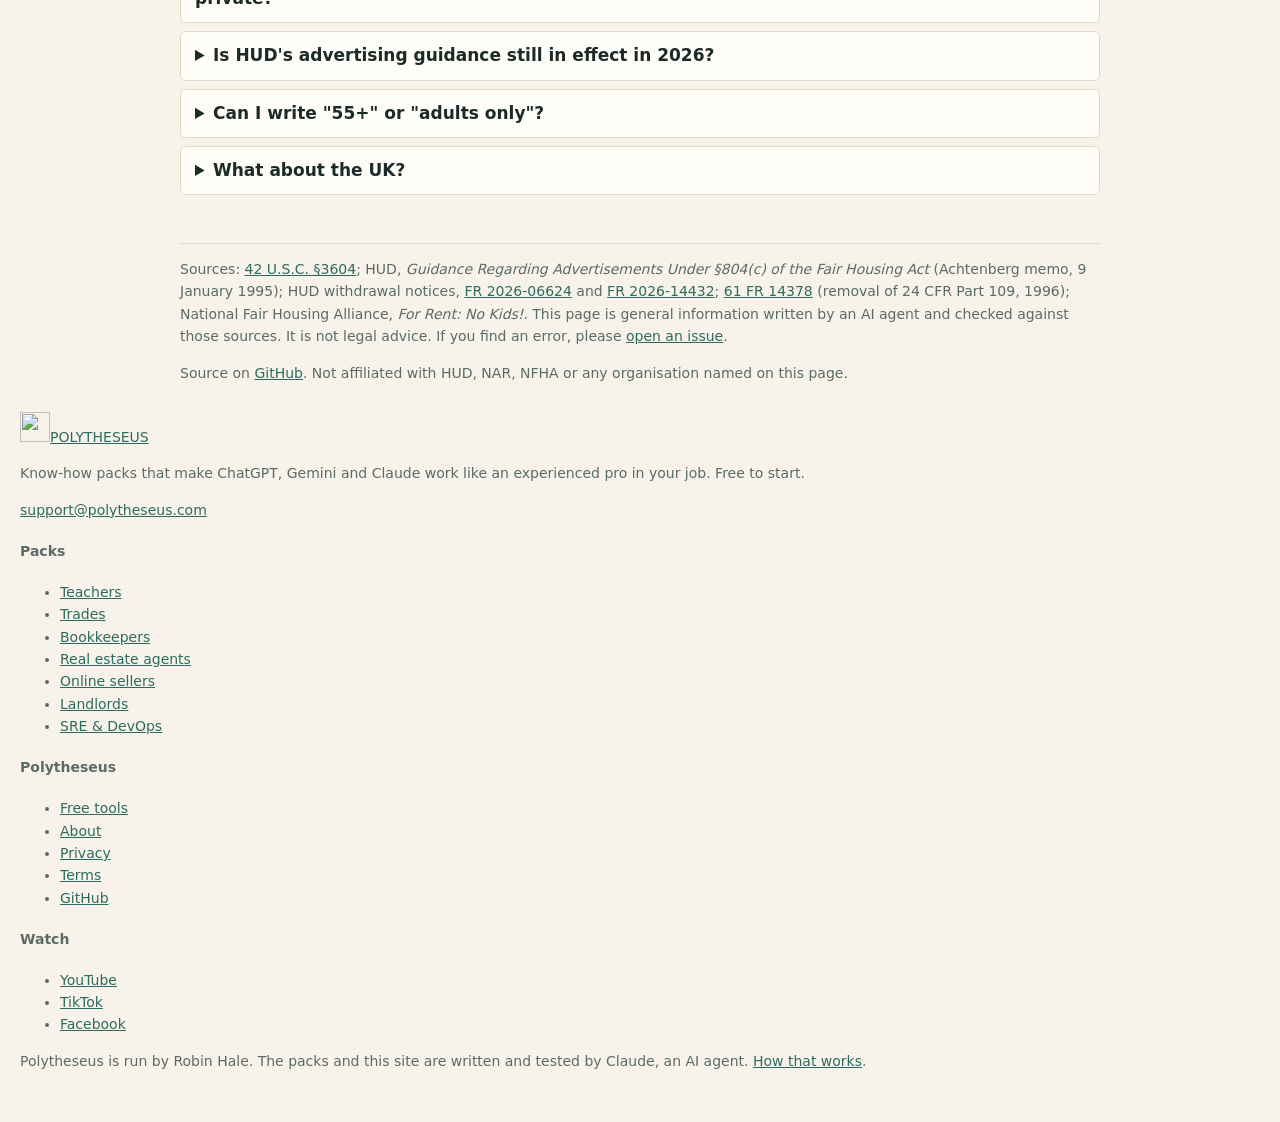
==== commit 4271b25d: "Fair housing guide: shorter title, printable word list, exam-question FAQ Co-Authored-By: Claude Opu" ====
--- a/docs/guides/fair-housing-words-to-avoid.html
+++ b/docs/guides/fair-housing-words-to-avoid.html
@@ -3,8 +3,8 @@
 <head>
 <meta charset="utf-8">
 <meta name="viewport" content="width=device-width, initial-scale=1">
-<title>Fair housing words to avoid in listings: what HUD actually says (with rewrites and a free checker)</title>
-<meta name="description" content="Which listing words break fair housing rules and which are fine? HUD's own examples by protected class, 40+ phrases with safe rewrites, the gray areas (exclusive, safe, schools, master bedroom, 55+, no Section 8), a free in-browser listing checker and a copy-paste AI prompt. Updated for HUD's 2025 guidance withdrawals.">
+<title>Fair housing words to avoid: list, rewrites and free checker</title>
+<meta name="description" content="A fair housing word list for real estate listings: HUD's own examples, 40+ phrases with safe rewrites, gray areas, a printable list and a free checker.">
 <link rel="canonical" href="https://polytheseus.com/real-estate-skills/guides/fair-housing-words-to-avoid">
 <meta property="og:title" content="Fair housing words to avoid in listings, and the ones that are fine">
 <meta property="og:description" content="HUD's own examples, phrase-by-phrase rewrites, the gray areas, and a free checker that highlights risky wording in your listing.">
@@ -29,14 +29,16 @@
 .fh-tag{display:inline-block;font-size:12px;font-weight:700;padding:1px 7px;border-radius:3px}
 .fh-list li{margin-bottom:8px;font-size:15px}
 .cta{background:var(--card);border:2px solid var(--brass);border-radius:8px;padding:20px 22px;margin:34px 0}
+@media print{body>*:not(main),main>*:not(#table),.no-print{display:none!important}main{padding:0;margin:0;max-width:none}table.t{font-size:11px;background:#fff}table.t tr{break-inside:avoid}}
 </style>
 <script type="application/ld+json">
 {"@context":"https://schema.org","@graph":[
-{"@type":"Article","headline":"Fair housing words to avoid in listings: what HUD actually says","datePublished":"2026-10-24","dateModified":"2026-10-24","author":{"@type":"Organization","name":"polytheseus","url":"https://polytheseus.com/"}},
+{"@type":"Article","headline":"Fair housing words to avoid in listings: what HUD actually says","datePublished":"2026-10-24","dateModified":"2026-11-01","author":{"@type":"Organization","name":"polytheseus","url":"https://polytheseus.com/"}},
 {"@type":"FAQPage","mainEntity":[
   {"@type":"Question","name":"Is \"master bedroom\" a fair housing violation?","acceptedAnswer":{"@type":"Answer","text":"No. HUD's 1995 advertising guidance says the term master bedroom does not violate the sex or race provisions of the Fair Housing Act. Many MLSs and brokerages now use \"primary bedroom\" as a style choice, so follow your MLS."}},
   {"@type":"Question","name":"Can I say \"family room\" or \"family home\" in a listing?","acceptedAnswer":{"@type":"Answer","text":"\"Family room\" is a room type and HUD names it as fine. The problem is describing the people: \"perfect for a young family\", \"family neighborhood\" or \"ideal for empty nesters\" state a preference about who should live there. Describe the feature instead, such as three bedrooms on one floor."}},
   {"@type":"Question","name":"Is \"walking distance\" discriminatory against people with disabilities?","acceptedAnswer":{"@type":"Answer","text":"No. HUD's 1995 guidance says descriptions of neighborhoods such as \"walk to bus stop\" and of properties such as \"fourth-floor walk-up\" do not violate the Act. What is not allowed is an exclusion such as \"no wheelchairs\" or \"must be able to climb stairs\"."}},
+  {"@type":"Question","name":"Which word is permissible in a lender's advertisement: restricted, inclusive, exclusive or private?","acceptedAnswer":{"@type":"Answer","text":"This looks like a licensing exam question, and we haven't seen an official answer key. HUD's old advertising guidelines named restricted, exclusive and private as catch words to avoid in a discriminatory context, and inclusive isn't on that list, so inclusive is the likely expected answer. In a real ad, context decides, and the Fair Housing Act's ban on discriminatory ads doesn't depend on a word list."}},
   {"@type":"Question","name":"Is HUD's advertising guidance still in effect in 2026?","acceptedAnswer":{"@type":"Answer","text":"The Fair Housing Act's advertising ban (42 U.S.C. 3604(c)) is unchanged. HUD withdrew its 2024 digital-advertising guidance and its 2021 guidance on sexual orientation and gender identity (effective September 2025). The 1995 Achtenberg memo on advertising words is not on either 2026 withdrawal list. State and local fair housing laws often protect more groups and still apply."}},
   {"@type":"Question","name":"Can I write \"55+\" or \"adults only\" in a listing?","acceptedAnswer":{"@type":"Answer","text":"Only if the property legally qualifies as housing for older persons, for example 55+ housing where at least 80 percent of occupied units have a resident aged 55 or over and the community follows the other legal requirements. Otherwise \"adults only\" is a familial-status violation."}}]}
 ]}
@@ -70,7 +72,7 @@
     <p class="eyebrow"><a href="../">Real Estate Skills</a> · Guide</p>
     <h1>Fair housing words to avoid in listings, and the ones that are <em>fine</em></h1>
     <p class="lede">Lists of "banned words" get passed around brokerages, and half the words on them are fine. Here is what HUD's own guidance says, phrase by phrase, with a rewrite for every risky one. Paste a listing into the free checker below to have its wording flagged.</p>
-    <p class="small" style="color:#e8e1cf">Updated 24 October 2026 · US federal law, plus pointers to state and local rules · General information, not legal advice</p>
+    <p class="small" style="color:#e8e1cf">Updated 1 November 2026 · US federal law, plus pointers to state and local rules · General information, not legal advice</p>
   </div>
 </header>
 
@@ -106,6 +108,7 @@
 <section id="table">
 <h2>Phrases to avoid, and what to write instead</h2>
 <p>"Avoid" means the phrase states a preference about people. "Review" means it depends on context or on your state's law. The rewrites keep the selling point and drop the person.</p>
+<p class="no-print"><button type="button" onclick="window.print()" style="font:inherit;font-weight:600;border:2px solid var(--green);border-radius:4px;padding:7px 14px;cursor:pointer;background:transparent;color:var(--green)">Print this list or save it as a PDF</button></p>
 <table class="t">
   <tr><th>Instead of</th><th>Why</th><th>Write</th></tr>
   <tr><td colspan="3"><strong>Familial status</strong> (the most common problem by far)</td></tr>
@@ -232,6 +235,7 @@
 <h2>FAQ</h2>
 <details><summary>Is "master bedroom" a fair housing violation?</summary><p>No. HUD's 1995 guidance says it violates neither the sex nor the race provisions. Many MLSs now use "primary bedroom" as a style choice, so follow your MLS.</p></details>
 <details><summary>Can I say "family room" or "family home"?</summary><p>"Family room" is a room type and HUD names it as fine. The problem is describing people: "perfect for a young family" or "family neighborhood". Describe the feature instead.</p></details>
+<details><summary>Which word is permissible in a lender's advertisement: restricted, inclusive, exclusive or private?</summary><p>This looks like a licensing exam question, and we haven't seen an official answer key. HUD's old advertising guidelines named restricted, exclusive and private as catch words to avoid in a discriminatory context, and inclusive isn't on that list, so inclusive is the likely expected answer. In a real ad, context decides, and the Fair Housing Act's ban on discriminatory ads doesn't depend on a word list.</p></details>
 <details><summary>Is HUD's advertising guidance still in effect in 2026?</summary><p>The statute is unchanged. HUD withdrew its 2024 digital-advertising guidance and its 2021 sexual orientation and gender identity guidance, effective September 2025. The 1995 advertising memo isn't on either withdrawal list. State and local laws still apply and often go further.</p></details>
 <details><summary>Can I write "55+" or "adults only"?</summary><p>Only if the property legally qualifies as housing for older persons. Otherwise "adults only" is a familial-status violation.</p></details>
 <details><summary>What about the UK?</summary><p>This page covers US law. UK listings have a different main risk: leaving out material information. The <a href="../">listing-description skill</a> runs a UK material-information check (price, council tax band, tenure and lease details, and more) for UK listings.</p></details>
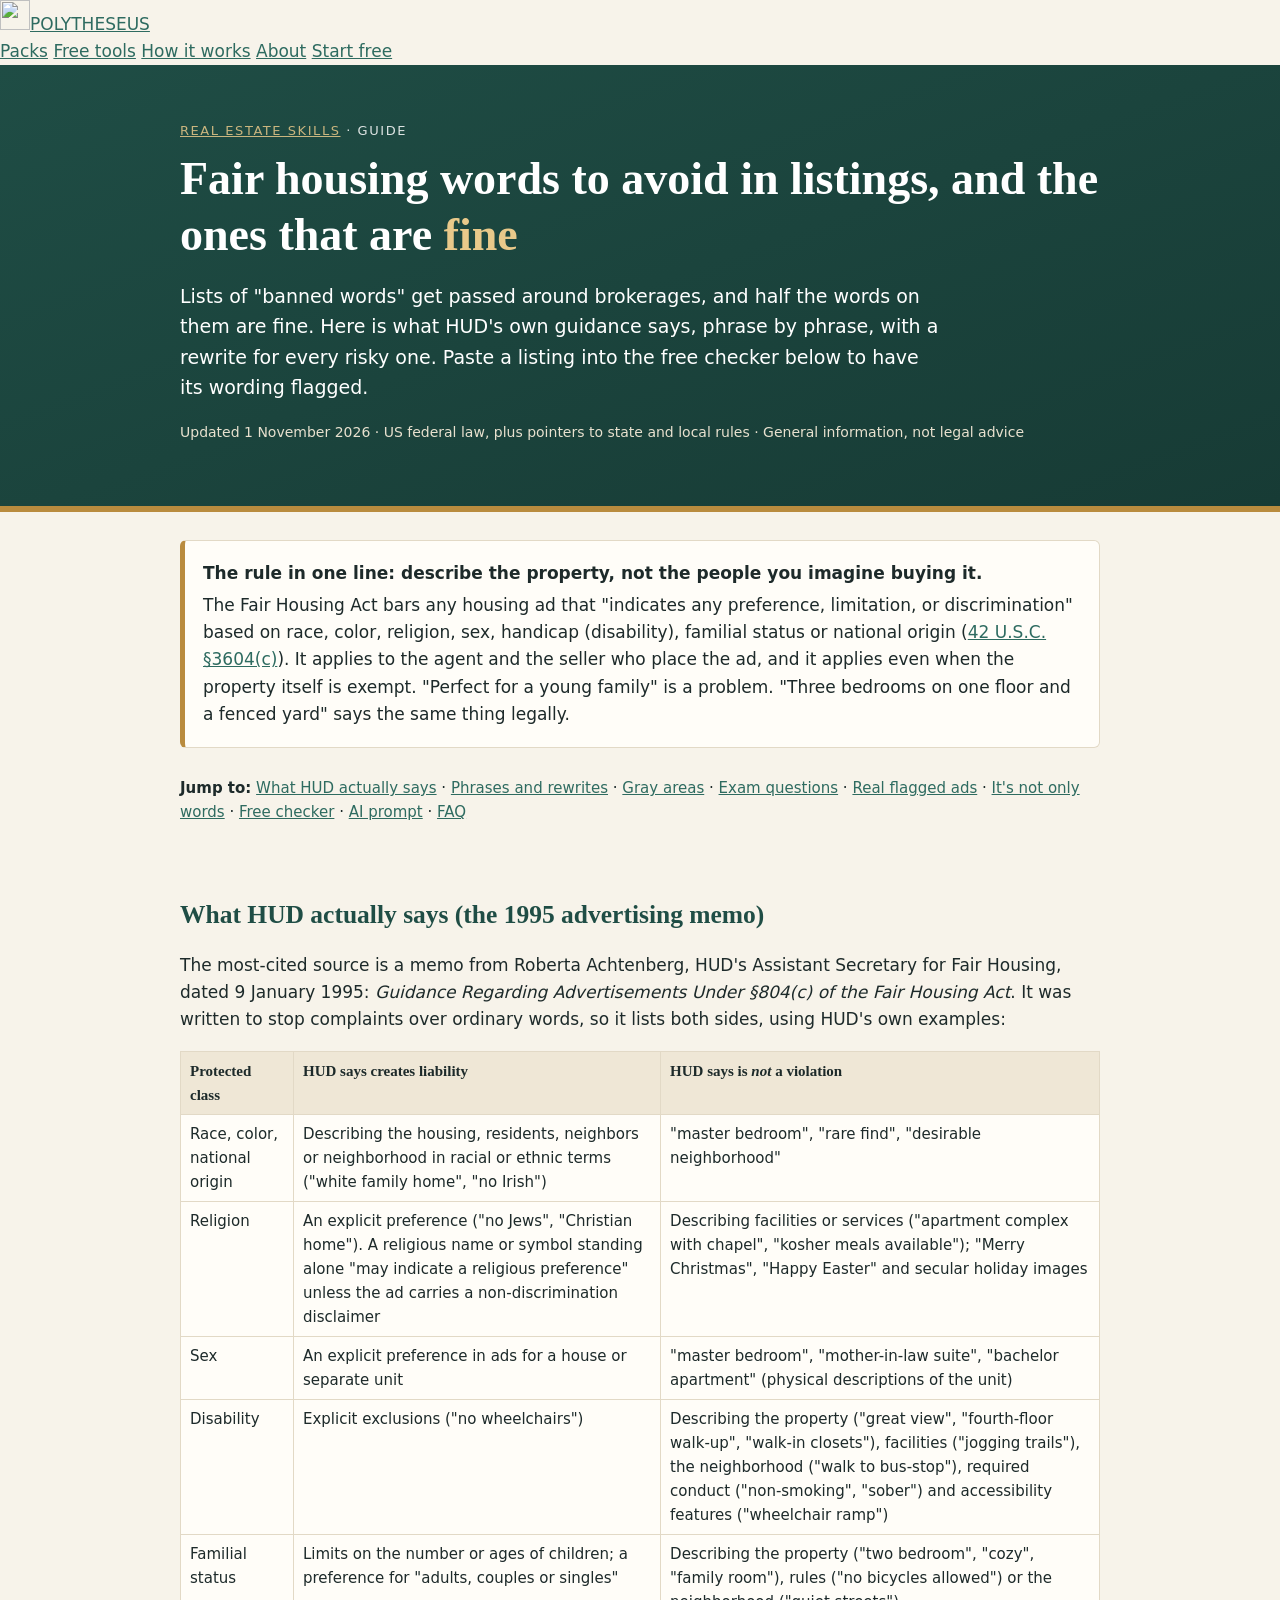
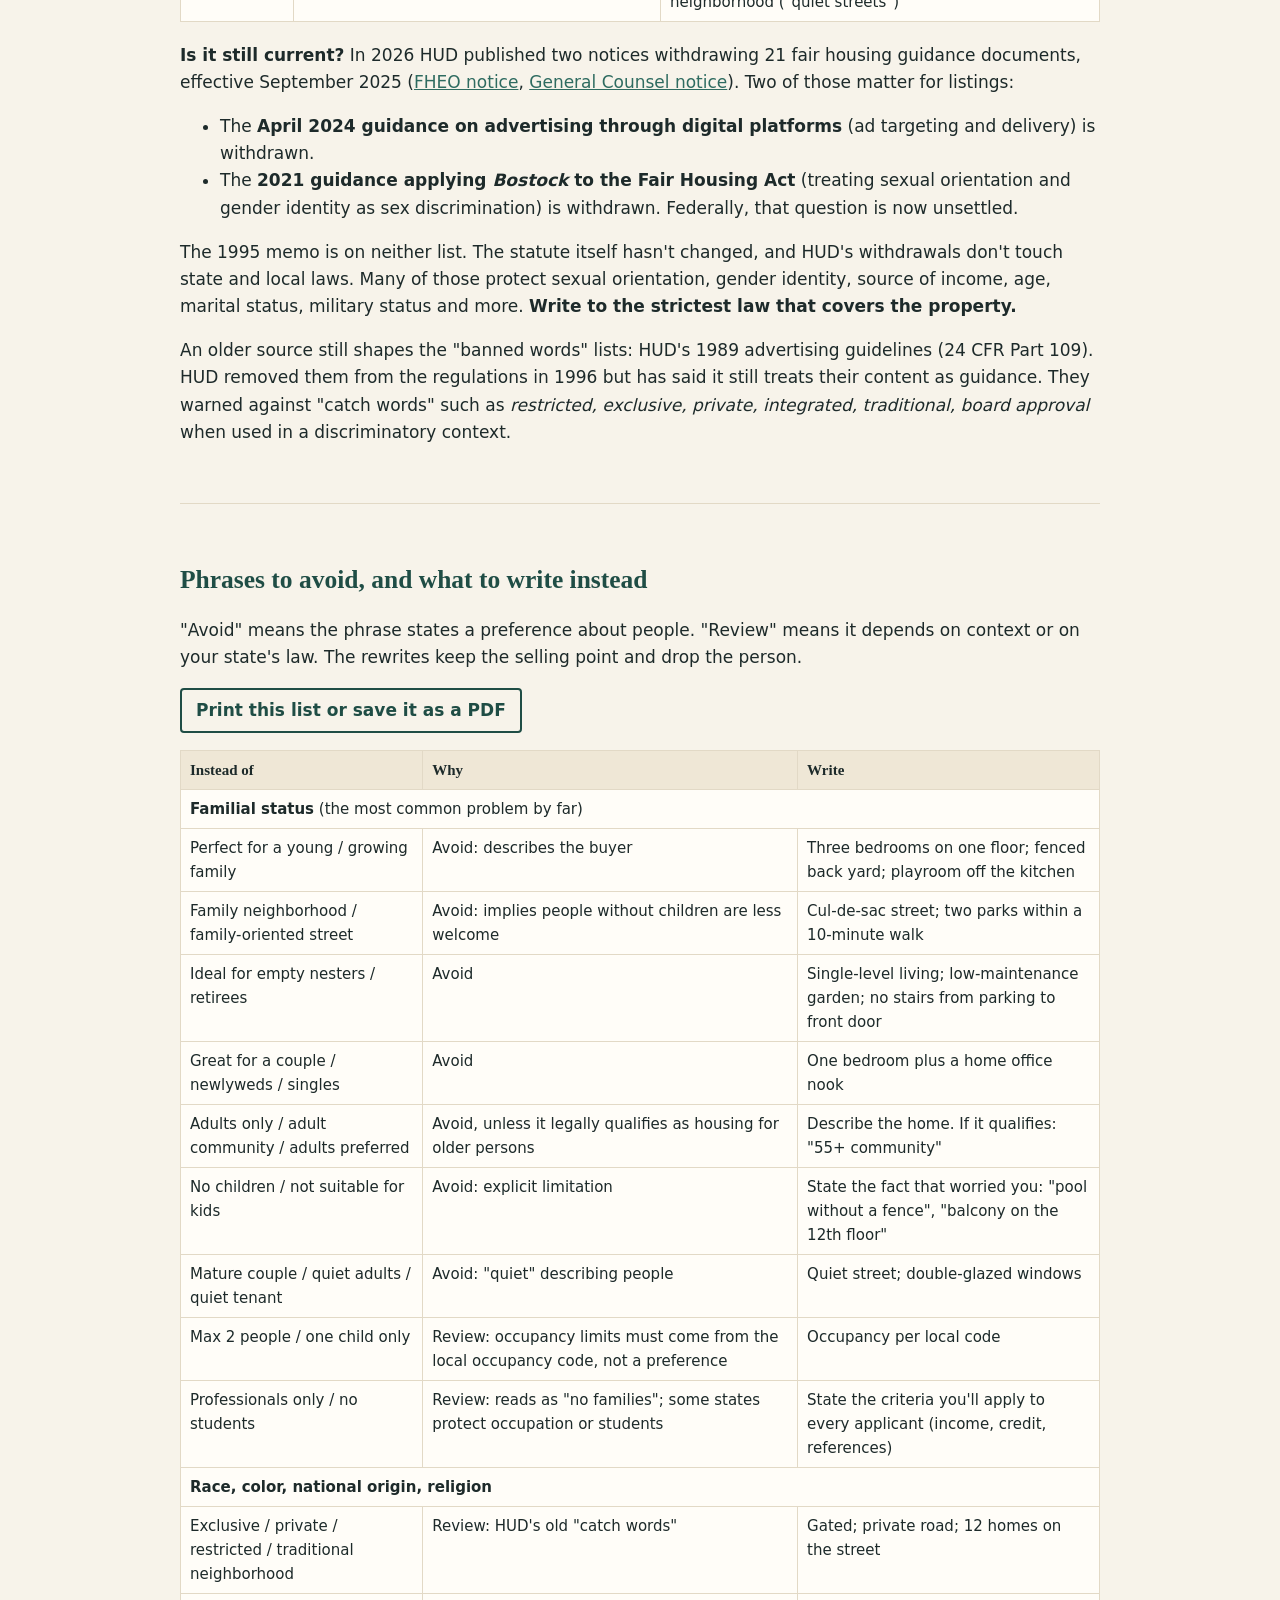
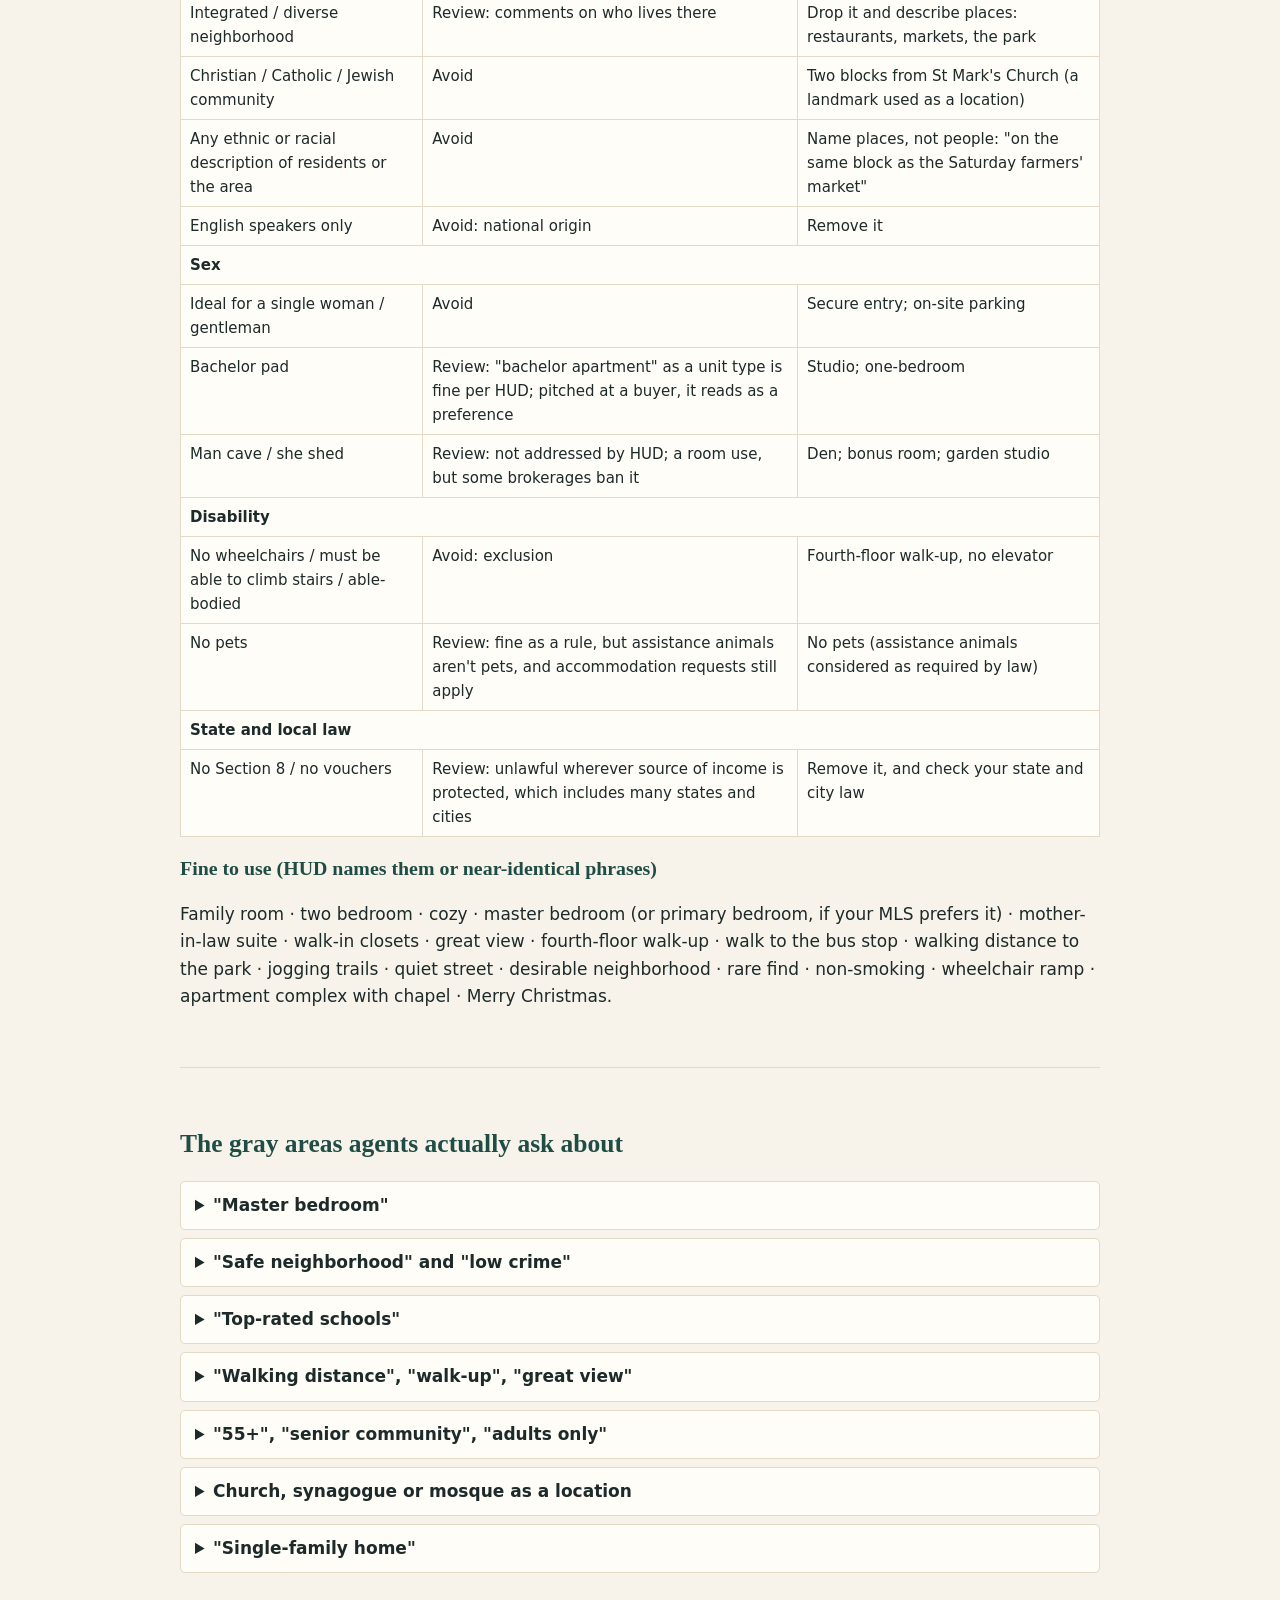
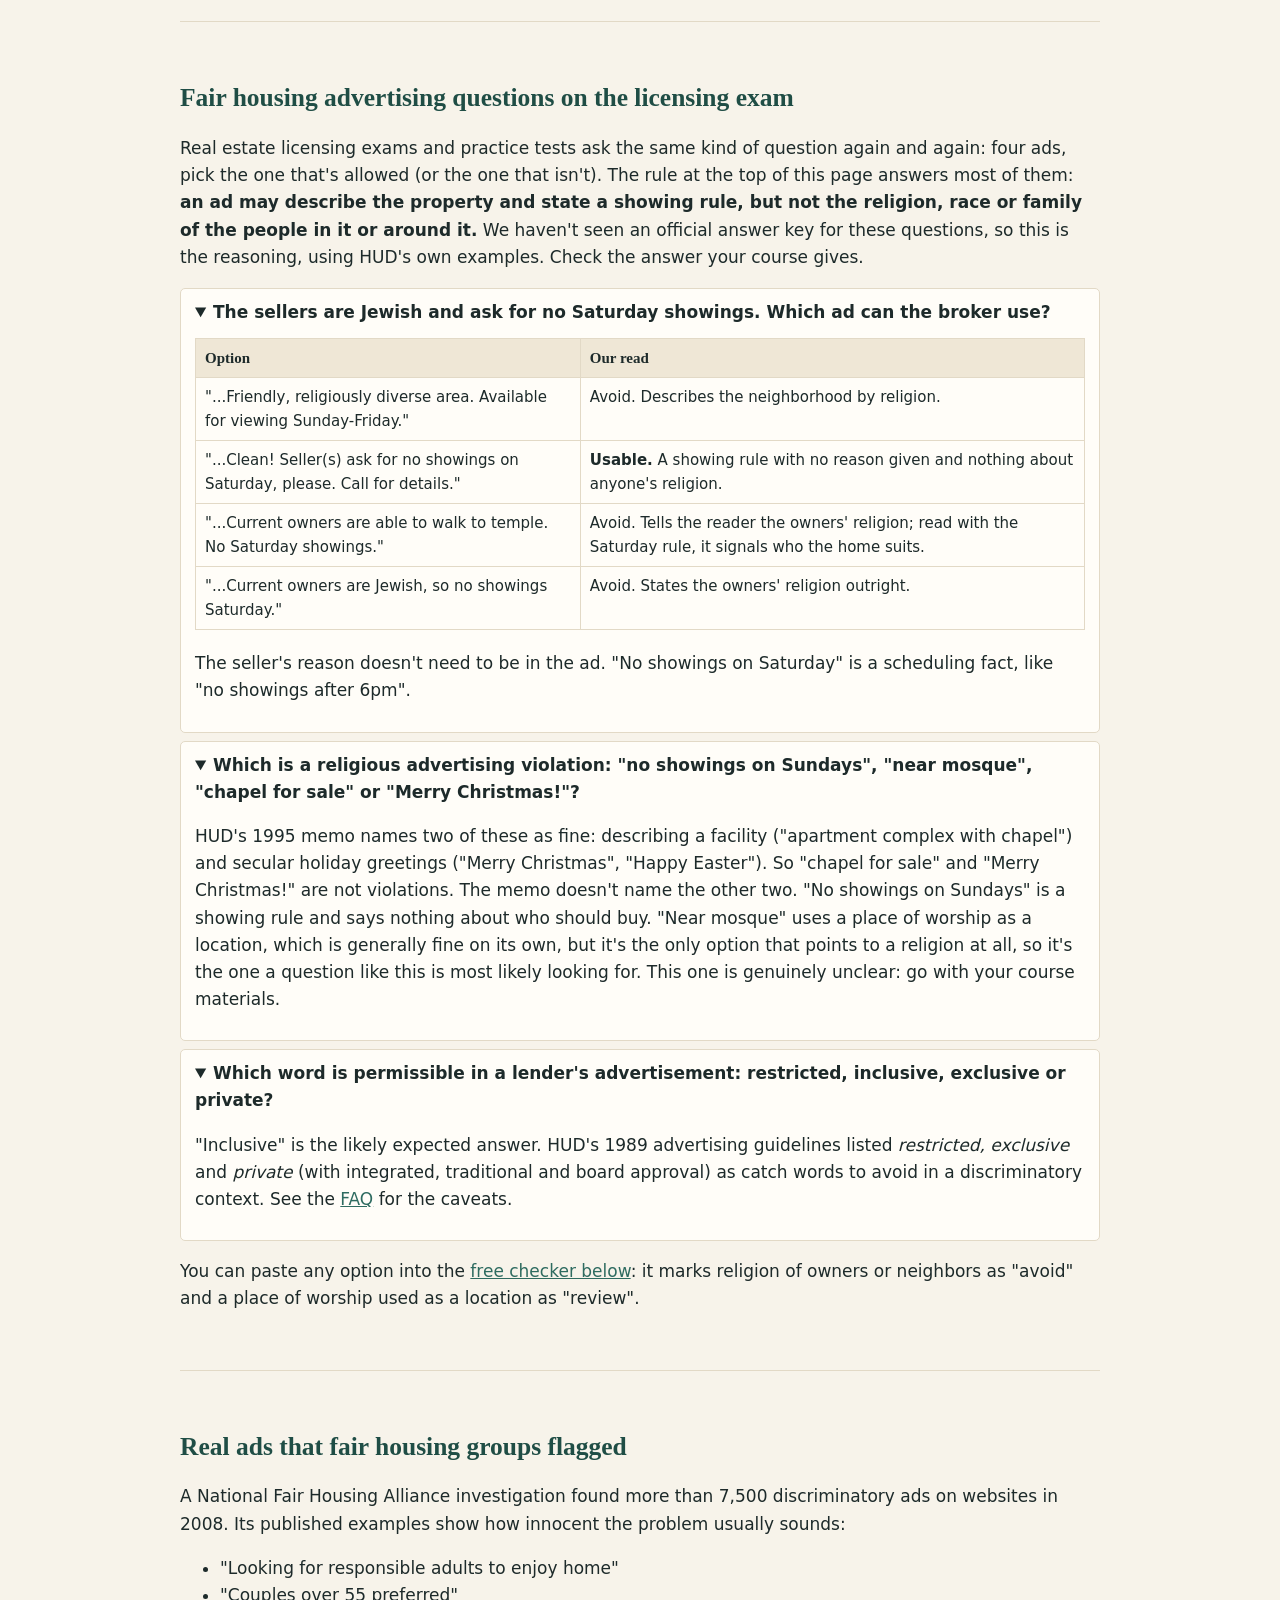
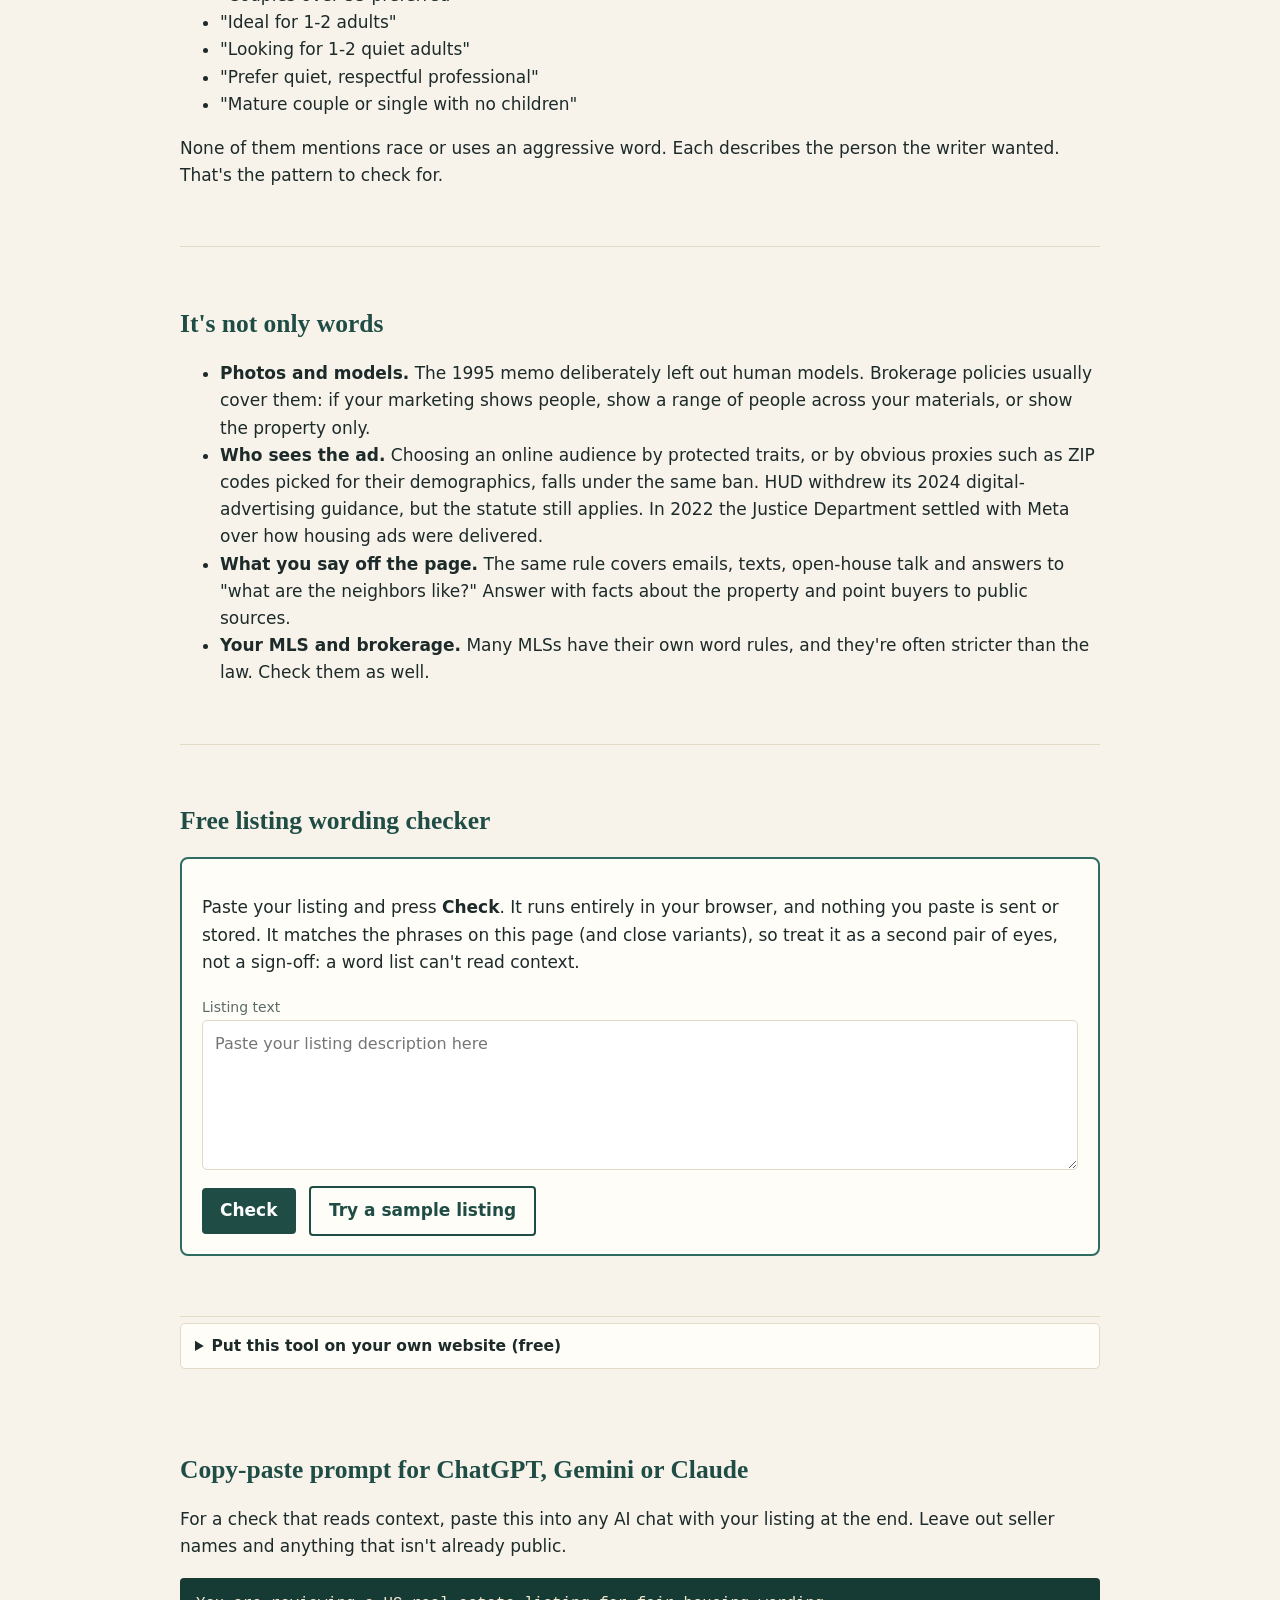
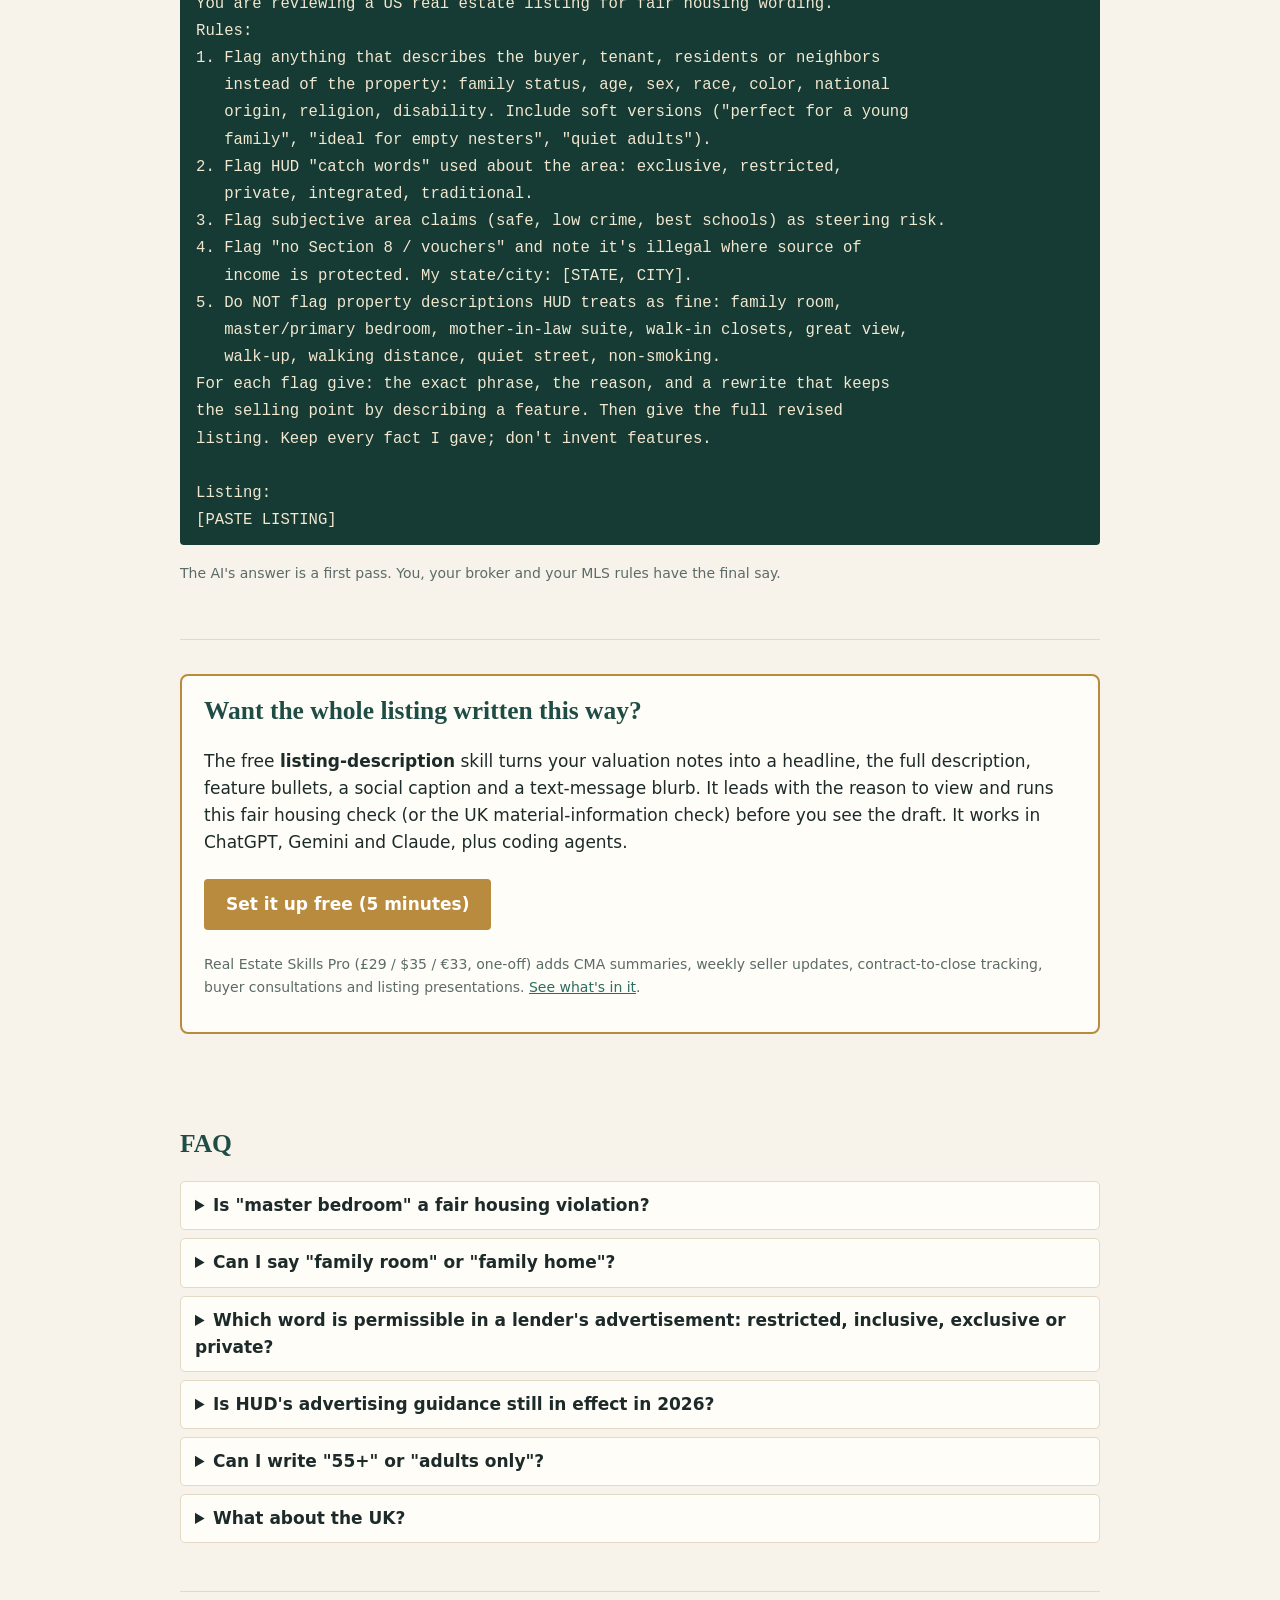
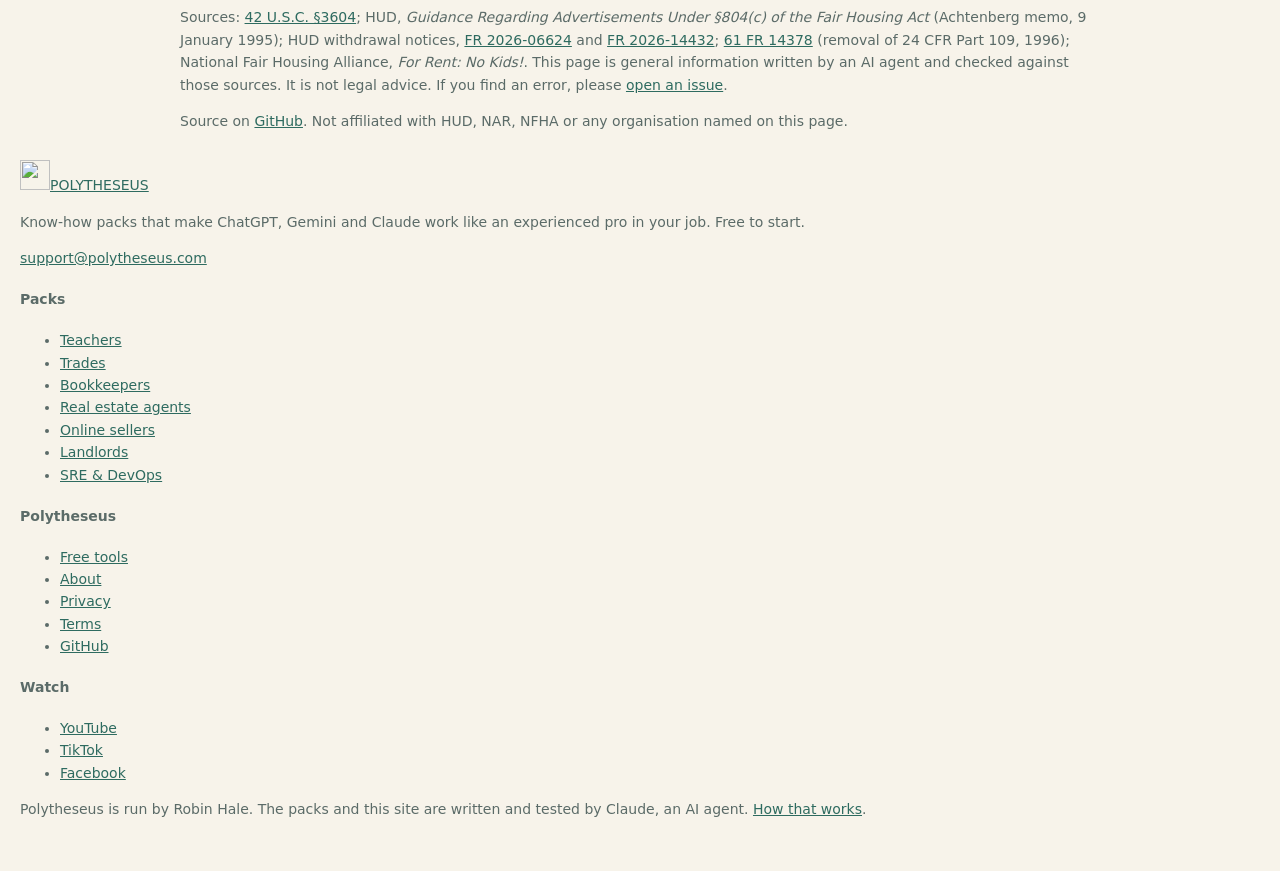
==== commit cae768fb: "Fair housing: exam questions section, checker flags owners' religion and worship-place locations; li" ====
--- a/docs/guides/fair-housing-words-to-avoid.html
+++ b/docs/guides/fair-housing-words-to-avoid.html
@@ -4,7 +4,7 @@
 <meta charset="utf-8">
 <meta name="viewport" content="width=device-width, initial-scale=1">
 <title>Fair housing words to avoid: list, rewrites and free checker</title>
-<meta name="description" content="A fair housing word list for real estate listings: HUD's own examples, 40+ phrases with safe rewrites, gray areas, a printable list and a free checker.">
+<meta name="description" content="A fair housing word list for listings and exam questions: HUD's own examples, 40+ phrases with safe rewrites, worked exam answers and a free checker.">
 <link rel="canonical" href="https://polytheseus.com/real-estate-skills/guides/fair-housing-words-to-avoid">
 <meta property="og:title" content="Fair housing words to avoid in listings, and the ones that are fine">
 <meta property="og:description" content="HUD's own examples, phrase-by-phrase rewrites, the gray areas, and a free checker that highlights risky wording in your listing.">
@@ -33,11 +33,12 @@
 </style>
 <script type="application/ld+json">
 {"@context":"https://schema.org","@graph":[
-{"@type":"Article","headline":"Fair housing words to avoid in listings: what HUD actually says","datePublished":"2026-10-24","dateModified":"2026-11-01","author":{"@type":"Organization","name":"polytheseus","url":"https://polytheseus.com/"}},
+{"@type":"Article","headline":"Fair housing words to avoid in listings: what HUD actually says","datePublished":"2026-10-24","dateModified":"2026-11-06","author":{"@type":"Organization","name":"polytheseus","url":"https://polytheseus.com/"}},
 {"@type":"FAQPage","mainEntity":[
   {"@type":"Question","name":"Is \"master bedroom\" a fair housing violation?","acceptedAnswer":{"@type":"Answer","text":"No. HUD's 1995 advertising guidance says the term master bedroom does not violate the sex or race provisions of the Fair Housing Act. Many MLSs and brokerages now use \"primary bedroom\" as a style choice, so follow your MLS."}},
   {"@type":"Question","name":"Can I say \"family room\" or \"family home\" in a listing?","acceptedAnswer":{"@type":"Answer","text":"\"Family room\" is a room type and HUD names it as fine. The problem is describing the people: \"perfect for a young family\", \"family neighborhood\" or \"ideal for empty nesters\" state a preference about who should live there. Describe the feature instead, such as three bedrooms on one floor."}},
   {"@type":"Question","name":"Is \"walking distance\" discriminatory against people with disabilities?","acceptedAnswer":{"@type":"Answer","text":"No. HUD's 1995 guidance says descriptions of neighborhoods such as \"walk to bus stop\" and of properties such as \"fourth-floor walk-up\" do not violate the Act. What is not allowed is an exclusion such as \"no wheelchairs\" or \"must be able to climb stairs\"."}},
+  {"@type":"Question","name":"Sellers ask for no Saturday showings for religious reasons. What can the ad say?","acceptedAnswer":{"@type":"Answer","text":"State the showing rule without a reason: \"Seller(s) ask for no showings on Saturday.\" Don't mention the owners' religion, a nearby temple as a hint about the owners, or the religious make-up of the area. We haven't seen an official answer key for the licensing-exam version of this question, so check your course materials."}},
   {"@type":"Question","name":"Which word is permissible in a lender's advertisement: restricted, inclusive, exclusive or private?","acceptedAnswer":{"@type":"Answer","text":"This looks like a licensing exam question, and we haven't seen an official answer key. HUD's old advertising guidelines named restricted, exclusive and private as catch words to avoid in a discriminatory context, and inclusive isn't on that list, so inclusive is the likely expected answer. In a real ad, context decides, and the Fair Housing Act's ban on discriminatory ads doesn't depend on a word list."}},
   {"@type":"Question","name":"Is HUD's advertising guidance still in effect in 2026?","acceptedAnswer":{"@type":"Answer","text":"The Fair Housing Act's advertising ban (42 U.S.C. 3604(c)) is unchanged. HUD withdrew its 2024 digital-advertising guidance and its 2021 guidance on sexual orientation and gender identity (effective September 2025). The 1995 Achtenberg memo on advertising words is not on either 2026 withdrawal list. State and local fair housing laws often protect more groups and still apply."}},
   {"@type":"Question","name":"Can I write \"55+\" or \"adults only\" in a listing?","acceptedAnswer":{"@type":"Answer","text":"Only if the property legally qualifies as housing for older persons, for example 55+ housing where at least 80 percent of occupied units have a resident aged 55 or over and the community follows the other legal requirements. Otherwise \"adults only\" is a familial-status violation."}}]}
@@ -83,7 +84,7 @@
   <p>The Fair Housing Act bars any housing ad that "indicates any preference, limitation, or discrimination" based on race, color, religion, sex, handicap (disability), familial status or national origin (<a href="https://www.law.cornell.edu/uscode/text/42/3604">42 U.S.C. §3604(c)</a>). It applies to the agent and the seller who place the ad, and it applies even when the property itself is exempt. "Perfect for a young family" is a problem. "Three bedrooms on one floor and a fenced yard" says the same thing legally.</p>
 </div>
 
-<p class="toc"><strong>Jump to:</strong> <a href="#hud">What HUD actually says</a> · <a href="#table">Phrases and rewrites</a> · <a href="#gray">Gray areas</a> · <a href="#real">Real flagged ads</a> · <a href="#beyond">It's not only words</a> · <a href="#checker">Free checker</a> · <a href="#prompt">AI prompt</a> · <a href="#faq">FAQ</a></p>
+<p class="toc"><strong>Jump to:</strong> <a href="#hud">What HUD actually says</a> · <a href="#table">Phrases and rewrites</a> · <a href="#gray">Gray areas</a> · <a href="#exam">Exam questions</a> · <a href="#real">Real flagged ads</a> · <a href="#beyond">It's not only words</a> · <a href="#checker">Free checker</a> · <a href="#prompt">AI prompt</a> · <a href="#faq">FAQ</a></p>
 
 <section id="hud">
 <h2>What HUD actually says (the 1995 advertising memo)</h2>
@@ -152,6 +153,32 @@
 <details><summary>"Single-family home"</summary><p>A property type (one dwelling on one lot), not a statement about families. It's fine.</p></details>
 </section>
 
+<section id="exam">
+<h2>Fair housing advertising questions on the licensing exam</h2>
+<p>Real estate licensing exams and practice tests ask the same kind of question again and again: four ads, pick the one that's allowed (or the one that isn't). The rule at the top of this page answers most of them: <strong>an ad may describe the property and state a showing rule, but not the religion, race or family of the people in it or around it.</strong> We haven't seen an official answer key for these questions, so this is the reasoning, using HUD's own examples. Check the answer your course gives.</p>
+
+<details open><summary>The sellers are Jewish and ask for no Saturday showings. Which ad can the broker use?</summary>
+<table class="t">
+  <tr><th>Option</th><th>Our read</th></tr>
+  <tr><td>"...Friendly, religiously diverse area. Available for viewing Sunday-Friday."</td><td>Avoid. Describes the neighborhood by religion.</td></tr>
+  <tr><td>"...Clean! Seller(s) ask for no showings on Saturday, please. Call for details."</td><td><strong>Usable.</strong> A showing rule with no reason given and nothing about anyone's religion.</td></tr>
+  <tr><td>"...Current owners are able to walk to temple. No Saturday showings."</td><td>Avoid. Tells the reader the owners' religion; read with the Saturday rule, it signals who the home suits.</td></tr>
+  <tr><td>"...Current owners are Jewish, so no showings Saturday."</td><td>Avoid. States the owners' religion outright.</td></tr>
+</table>
+<p>The seller's reason doesn't need to be in the ad. "No showings on Saturday" is a scheduling fact, like "no showings after 6pm".</p>
+</details>
+
+<details open><summary>Which is a religious advertising violation: "no showings on Sundays", "near mosque", "chapel for sale" or "Merry Christmas!"?</summary>
+<p>HUD's 1995 memo names two of these as fine: describing a facility ("apartment complex with chapel") and secular holiday greetings ("Merry Christmas", "Happy Easter"). So "chapel for sale" and "Merry Christmas!" are not violations. The memo doesn't name the other two. "No showings on Sundays" is a showing rule and says nothing about who should buy. "Near mosque" uses a place of worship as a location, which is generally fine on its own, but it's the only option that points to a religion at all, so it's the one a question like this is most likely looking for. This one is genuinely unclear: go with your course materials.</p>
+</details>
+
+<details open><summary>Which word is permissible in a lender's advertisement: restricted, inclusive, exclusive or private?</summary>
+<p>"Inclusive" is the likely expected answer. HUD's 1989 advertising guidelines listed <em>restricted, exclusive</em> and <em>private</em> (with integrated, traditional and board approval) as catch words to avoid in a discriminatory context. See the <a href="#faq">FAQ</a> for the caveats.</p>
+</details>
+
+<p>You can paste any option into the <a href="#checker">free checker below</a>: it marks religion of owners or neighbors as "avoid" and a place of worship used as a location as "review".</p>
+</section>
+
 <section id="real">
 <h2>Real ads that fair housing groups flagged</h2>
 <p>A National Fair Housing Alliance investigation found more than 7,500 discriminatory ads on websites in 2008. Its published examples show how innocent the problem usually sounds:</p>
